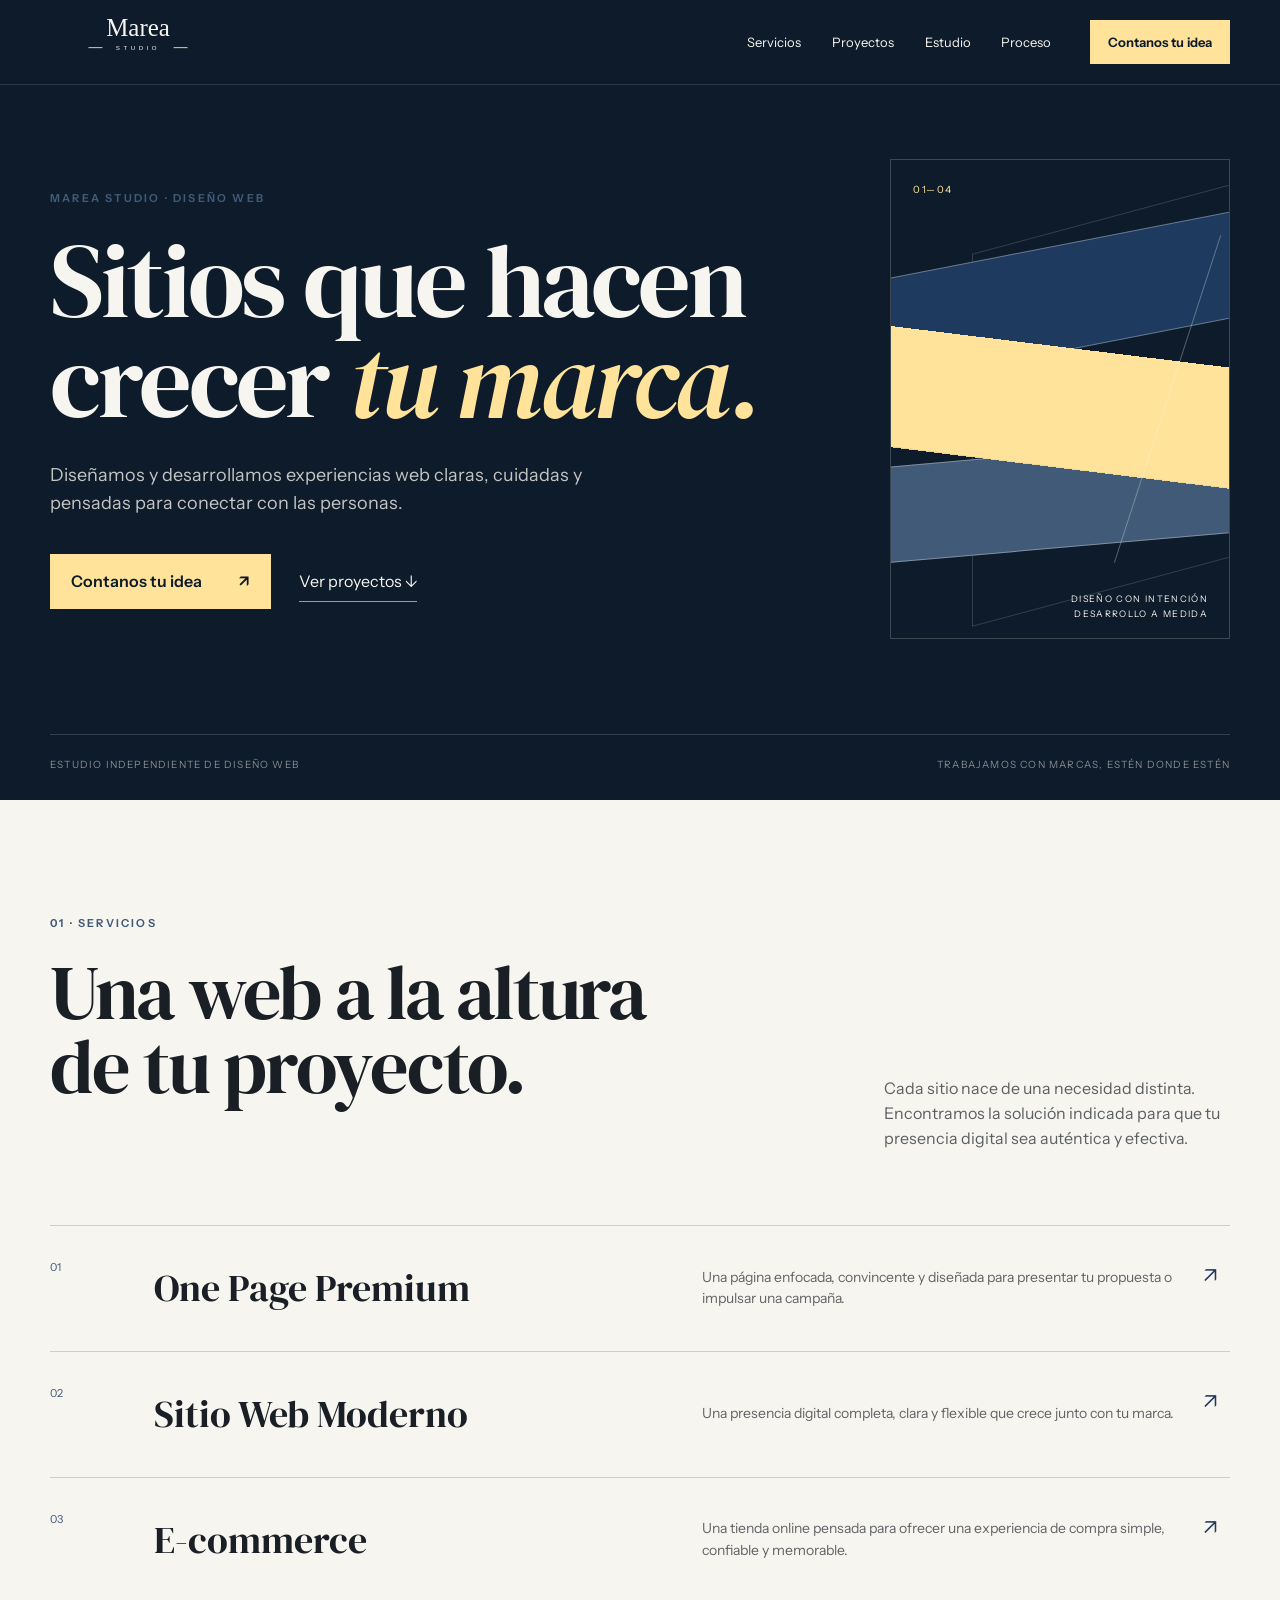
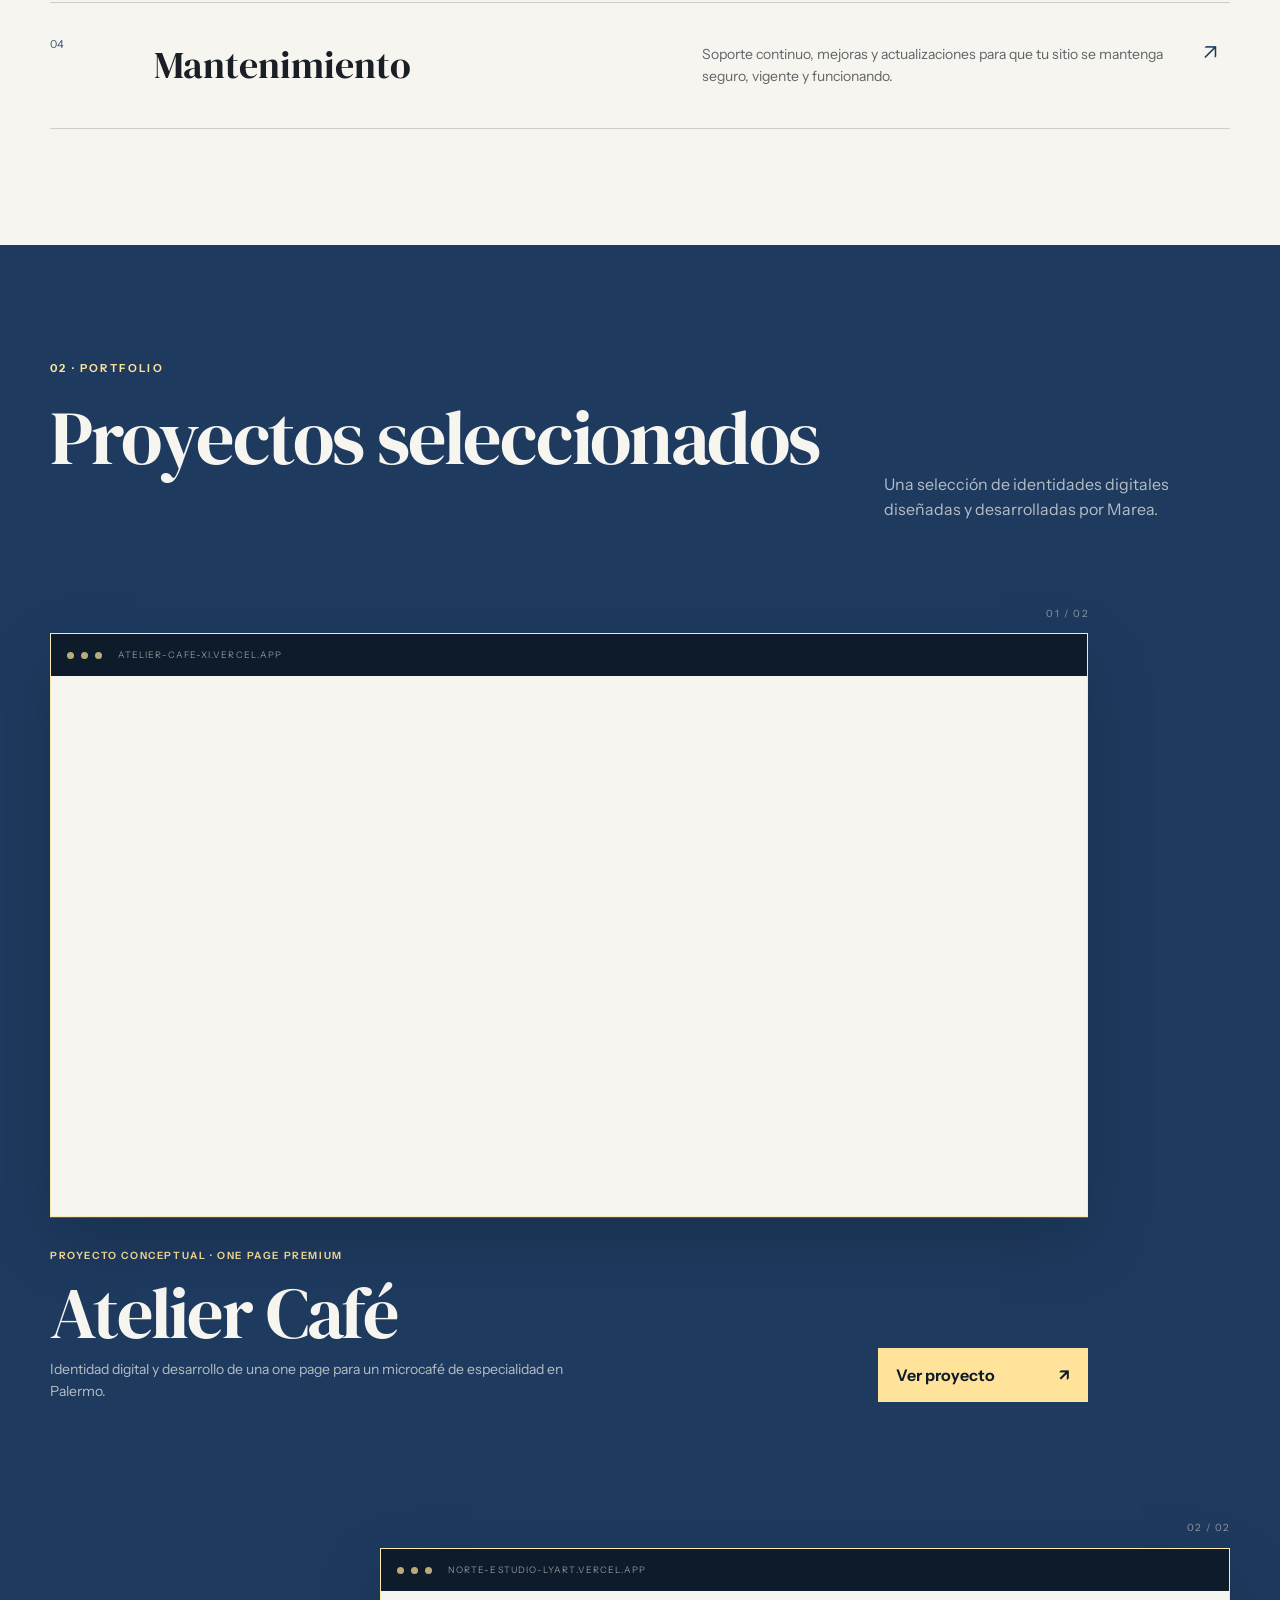
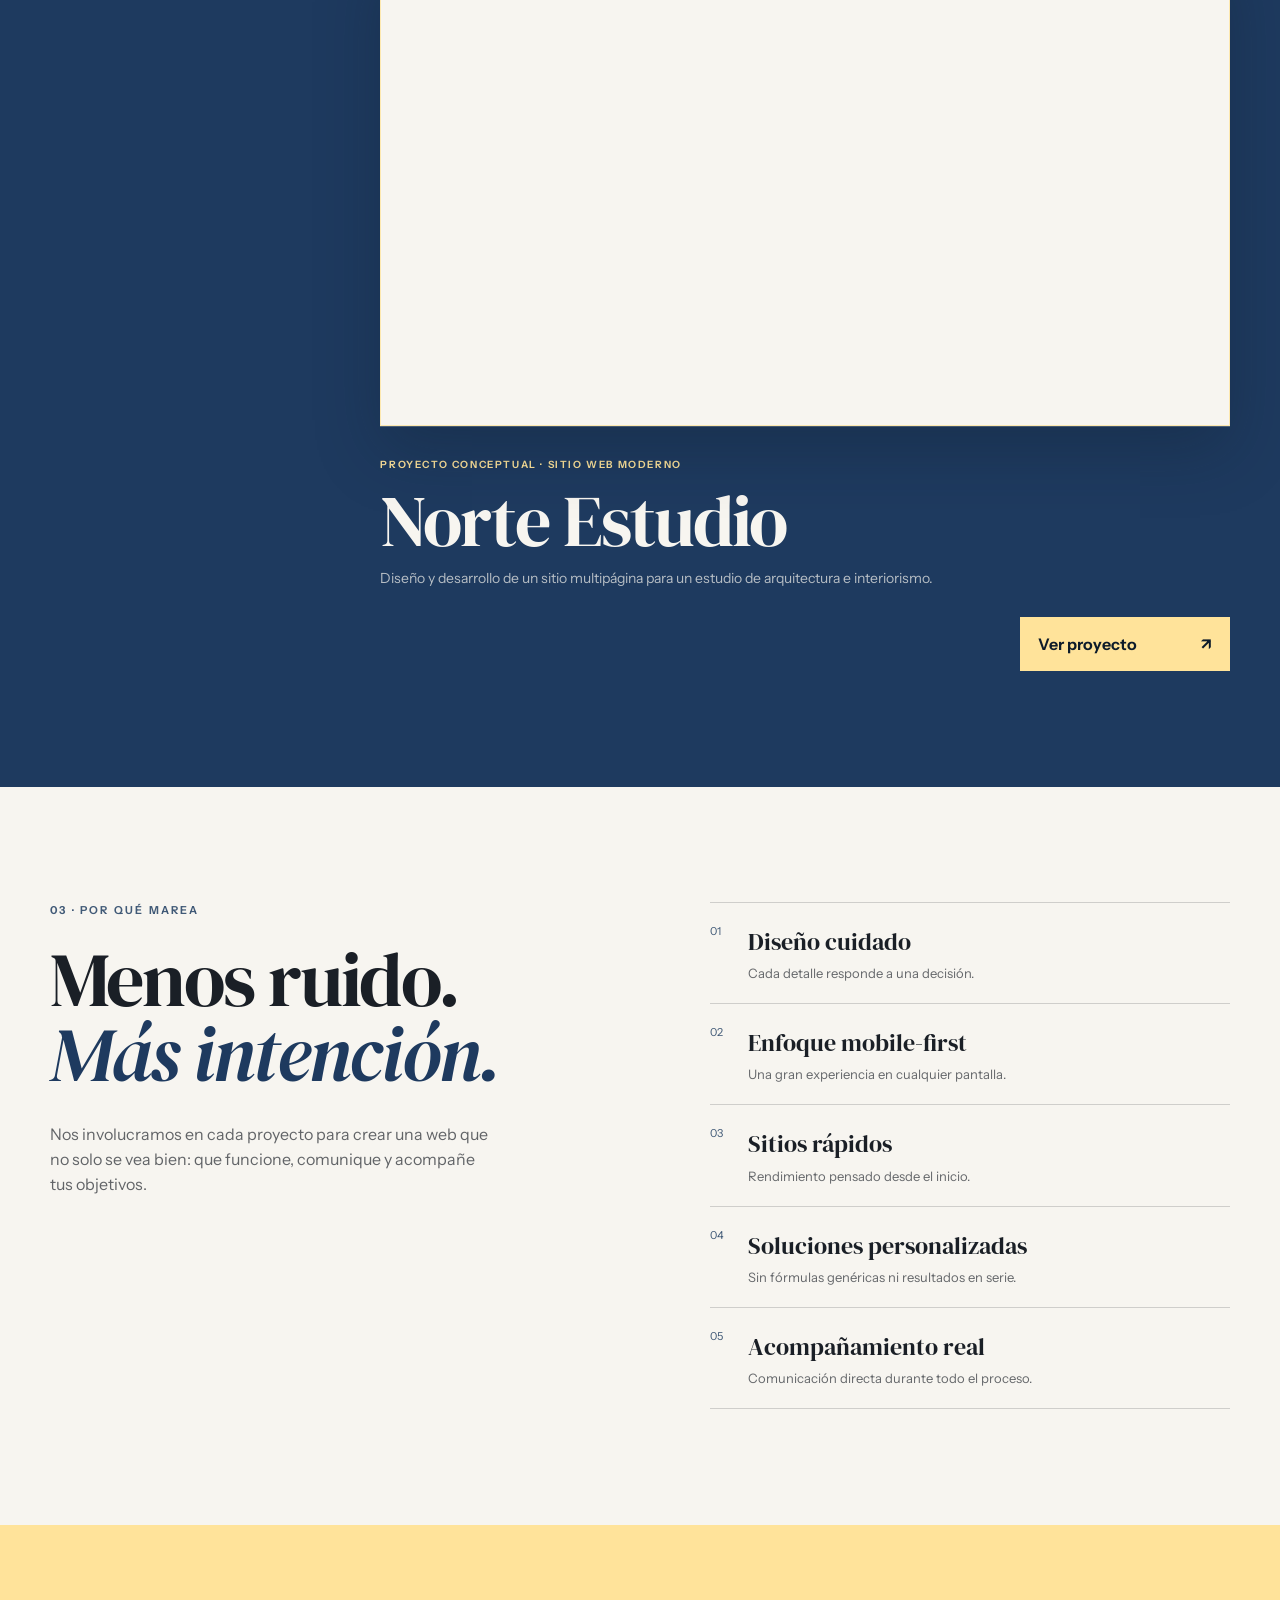
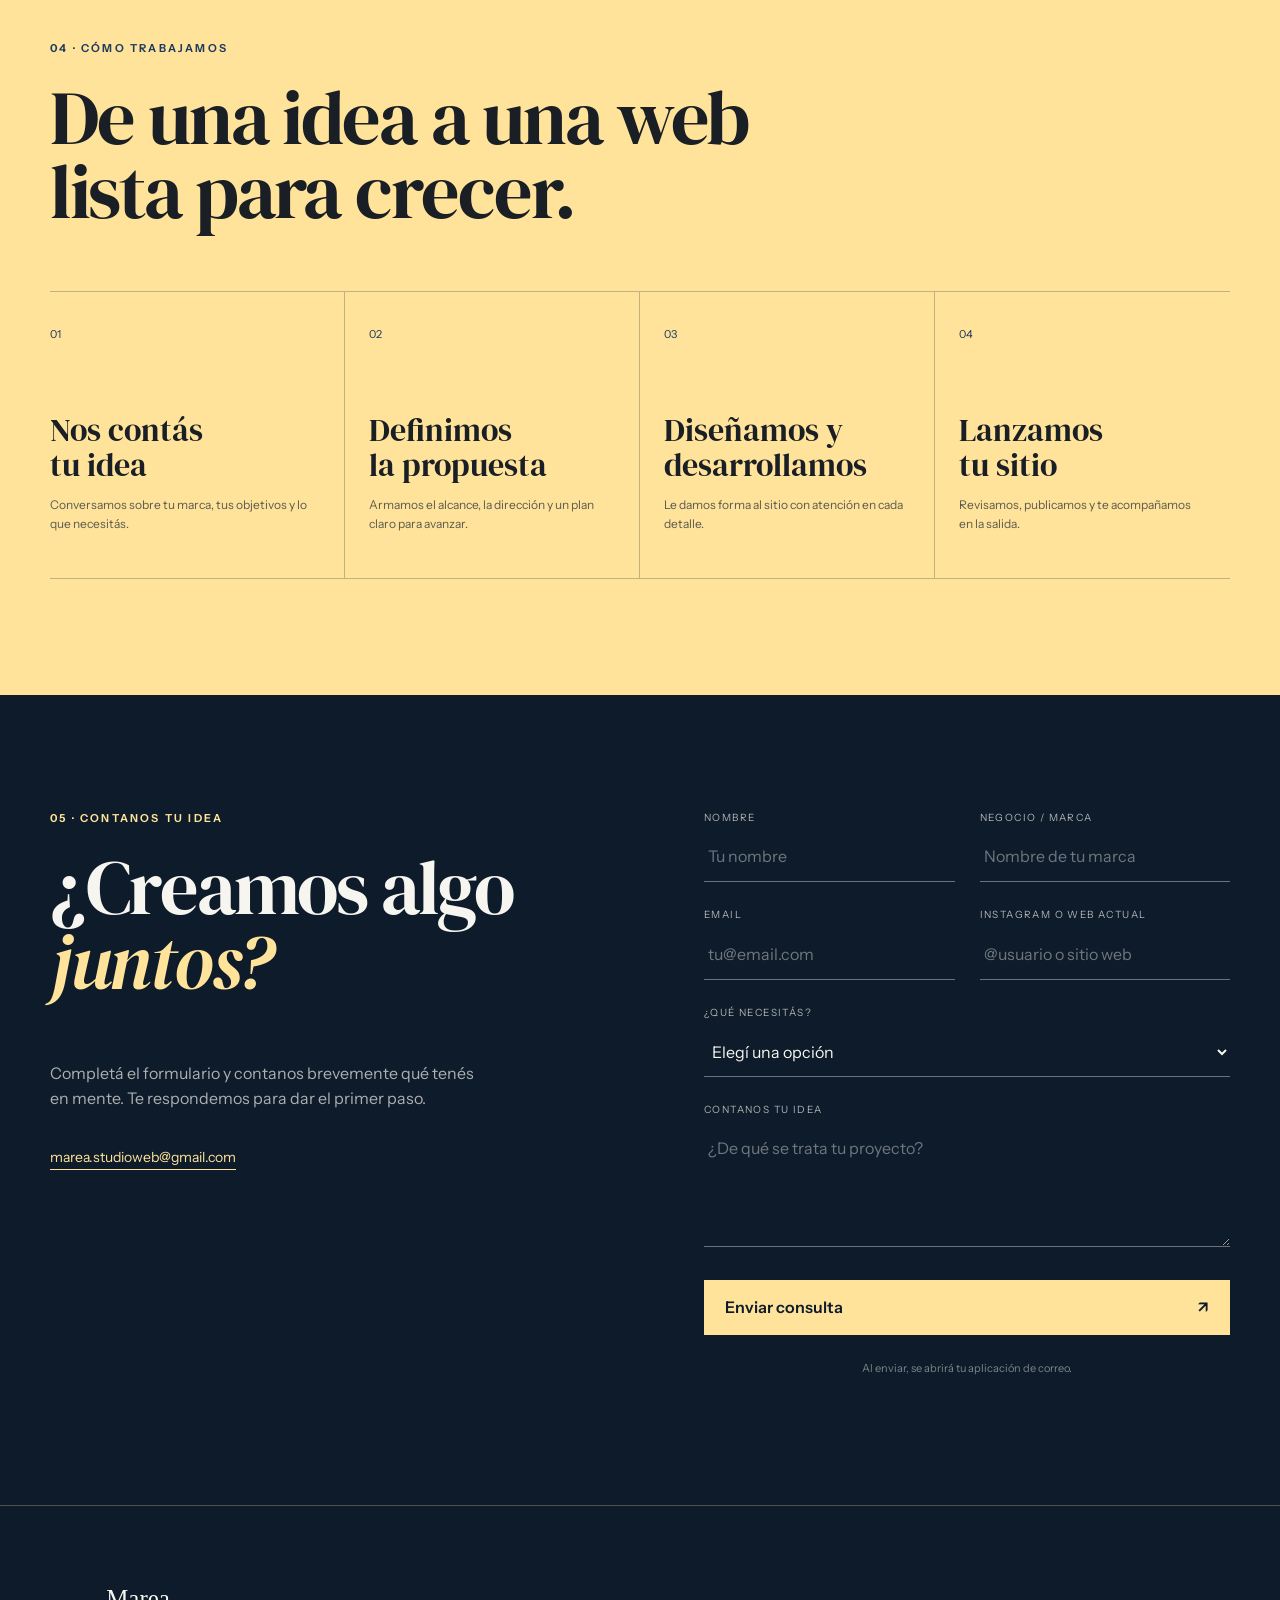
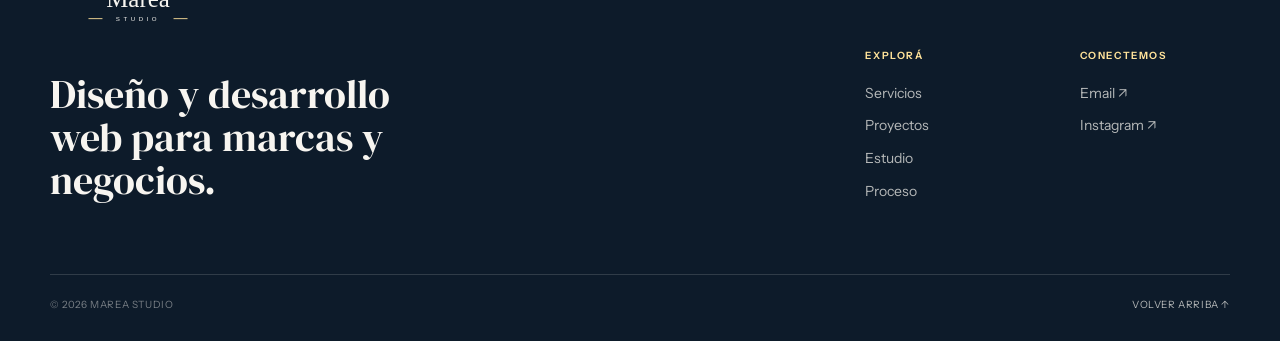
==== index.html @ 988f4d83 "fix: restore live portfolio previews" ====
<!doctype html>
<html lang="es">
  <head>
    <meta charset="UTF-8" />
    <meta name="viewport" content="width=device-width, initial-scale=1.0" />
    <meta name="description" content="Marea Studio diseña y desarrolla one pages premium, sitios web modernos y e-commerce, con mantenimiento para marcas y negocios." />
    <meta name="robots" content="index, follow" />
    <meta name="color-scheme" content="light dark" />
    <meta name="theme-color" content="#0D1B2A" />
    <meta property="og:title" content="Marea Studio — Diseño y desarrollo web" />
    <meta property="og:description" content="Diseño y desarrollo web para marcas y negocios." />
    <meta property="og:type" content="website" />
    <title>Marea Studio — Diseño y desarrollo web</title>
    <link rel="icon" href="assets/brand/marea-favicon-dark.svg" type="image/svg+xml" />
    <link rel="preconnect" href="https://fonts.googleapis.com" />
    <link rel="preconnect" href="https://fonts.gstatic.com" crossorigin />
    <link href="https://fonts.googleapis.com/css2?family=DM+Serif+Display&family=Instrument+Sans:wdth,wght@75..100,400..700&display=swap" rel="stylesheet" />
    <link rel="stylesheet" href="styles.css" />
    <script src="script.js" defer></script>
  </head>
  <body>
    <a class="skip-link" href="#contenido">Ir al contenido</a>
    <header class="site-header">
      <div class="container header-inner">
        <a class="brand-link" href="#inicio" aria-label="Marea Studio, inicio">
          <img src="assets/brand/marea-logo-primary-dark.svg" alt="Marea Studio" width="1200" height="430" />
        </a>
        <button class="menu-toggle" type="button" aria-expanded="false" aria-controls="main-nav">
          <span class="sr-only">Abrir menú</span><span></span><span></span>
        </button>
        <nav id="main-nav" class="main-nav" aria-label="Navegación principal">
          <a href="#servicios">Servicios</a><a href="#proyectos">Proyectos</a><a href="#estudio">Estudio</a><a href="#proceso">Proceso</a>
          <a class="nav-cta" href="#contacto">Contanos tu idea</a>
        </nav>
      </div>
    </header>

    <main id="contenido">
      <section class="hero" id="inicio">
        <div class="container hero-grid">
          <div class="hero-copy">
            <p class="eyebrow">Marea Studio · Diseño web</p>
            <h1>Sitios que hacen crecer <em>tu marca.</em></h1>
            <p class="hero-lead">Diseñamos y desarrollamos experiencias web claras, cuidadas y pensadas para conectar con las personas.</p>
            <div class="hero-actions">
              <a class="button button-primary" href="#contacto">Contanos tu idea <span aria-hidden="true">↗</span></a>
              <a class="text-link" href="#proyectos">Ver proyectos <span aria-hidden="true">↓</span></a>
            </div>
          </div>
          <div class="hero-art" aria-hidden="true">
            <div class="hero-art-frame">
              <span class="art-index">01—04</span>
              <div class="art-ribbon art-ribbon-top"></div>
              <div class="art-ribbon art-ribbon-middle"></div>
              <div class="art-ribbon art-ribbon-bottom"></div>
              <span class="art-axis"></span>
              <p>Diseño con intención<br />Desarrollo a medida</p>
            </div>
          </div>
        </div>
        <div class="container hero-foot"><span>Estudio independiente de diseño web</span><span>Trabajamos con marcas, estén donde estén</span></div>
      </section>

      <section class="section services" id="servicios">
        <div class="container">
          <div class="section-heading split-heading">
            <div><p class="eyebrow">01 · Servicios</p><h2>Una web a la altura<br />de tu proyecto.</h2></div>
            <p>Cada sitio nace de una necesidad distinta. Encontramos la solución indicada para que tu presencia digital sea auténtica y efectiva.</p>
          </div>
          <div class="service-list">
            <article class="service-card"><span class="service-number">01</span><div><h3>One Page Premium</h3><p>Una página enfocada, convincente y diseñada para presentar tu propuesta o impulsar una campaña.</p></div><span class="service-mark" aria-hidden="true">↗</span></article>
            <article class="service-card"><span class="service-number">02</span><div><h3>Sitio Web Moderno</h3><p>Una presencia digital completa, clara y flexible que crece junto con tu marca.</p></div><span class="service-mark" aria-hidden="true">↗</span></article>
            <article class="service-card"><span class="service-number">03</span><div><h3>E-commerce</h3><p>Una tienda online pensada para ofrecer una experiencia de compra simple, confiable y memorable.</p></div><span class="service-mark" aria-hidden="true">↗</span></article>
            <article class="service-card"><span class="service-number">04</span><div><h3>Mantenimiento</h3><p>Soporte continuo, mejoras y actualizaciones para que tu sitio se mantenga seguro, vigente y funcionando.</p></div><span class="service-mark" aria-hidden="true">↗</span></article>
          </div>
        </div>
      </section>

      <section class="section portfolio" id="proyectos">
        <div class="container">
          <div class="section-heading portfolio-heading">
            <div><p class="eyebrow light">02 · Portfolio</p><h2>Proyectos seleccionados</h2></div>
            <p>Una selección de identidades digitales diseñadas y desarrolladas por Marea.</p>
          </div>
          <div class="project-grid" aria-label="Proyectos seleccionados">
            <article class="project-card project-card--featured">
              <p class="project-index" aria-hidden="true">01 / 02</p>
              <div class="project-preview" data-preview-scroll>
                <div class="browser-bar" aria-hidden="true"><span></span><span></span><span></span><p>atelier-cafe-xi.vercel.app</p></div>
                <iframe src="https://atelier-cafe-xi.vercel.app" title="Vista previa del sitio web de Atelier Café" loading="lazy" tabindex="-1"></iframe>
              </div>
              <div class="project-content">
                <div class="project-copy">
                  <p class="project-category">Proyecto conceptual · One Page Premium</p>
                  <h3>Atelier Café</h3>
                  <p class="project-description">Identidad digital y desarrollo de una one page para un microcafé de especialidad en Palermo.</p>
                </div>
                <a class="project-link" href="https://atelier-cafe-xi.vercel.app" target="_blank" rel="noopener noreferrer" aria-label="Ver el proyecto Atelier Café en una pestaña nueva">Ver proyecto <span aria-hidden="true">↗</span></a>
              </div>
            </article>
            <article class="project-card project-card--offset">
              <p class="project-index" aria-hidden="true">02 / 02</p>
              <div class="project-preview" data-preview-scroll>
                <div class="browser-bar" aria-hidden="true"><span></span><span></span><span></span><p>norte-estudio-lyart.vercel.app</p></div>
                <iframe src="https://norte-estudio-lyart.vercel.app" title="Vista previa del sitio web de Norte Estudio" loading="lazy" tabindex="-1"></iframe>
              </div>
              <div class="project-content">
                <div class="project-copy">
                  <p class="project-category">Proyecto conceptual · Sitio Web Moderno</p>
                  <h3>Norte Estudio</h3>
                  <p class="project-description">Diseño y desarrollo de un sitio multipágina para un estudio de arquitectura e interiorismo.</p>
                </div>
                <a class="project-link" href="https://norte-estudio-lyart.vercel.app" target="_blank" rel="noopener noreferrer" aria-label="Ver el proyecto Norte Estudio en una pestaña nueva">Ver proyecto <span aria-hidden="true">↗</span></a>
              </div>
            </article>
          </div>
        </div>
      </section>

      <section class="section why" id="estudio">
        <div class="container why-grid">
          <div class="why-intro"><p class="eyebrow">03 · Por qué Marea</p><h2>Menos ruido.<br /><em>Más intención.</em></h2><p>Nos involucramos en cada proyecto para crear una web que no solo se vea bien: que funcione, comunique y acompañe tus objetivos.</p></div>
          <ul class="benefit-list">
            <li><span>01</span><div><h3>Diseño cuidado</h3><p>Cada detalle responde a una decisión.</p></div></li>
            <li><span>02</span><div><h3>Enfoque mobile-first</h3><p>Una gran experiencia en cualquier pantalla.</p></div></li>
            <li><span>03</span><div><h3>Sitios rápidos</h3><p>Rendimiento pensado desde el inicio.</p></div></li>
            <li><span>04</span><div><h3>Soluciones personalizadas</h3><p>Sin fórmulas genéricas ni resultados en serie.</p></div></li>
            <li><span>05</span><div><h3>Acompañamiento real</h3><p>Comunicación directa durante todo el proceso.</p></div></li>
          </ul>
        </div>
      </section>

      <section class="section process" id="proceso">
        <div class="container">
          <div class="section-heading"><p class="eyebrow">04 · Cómo trabajamos</p><h2>De una idea a una web lista para crecer.</h2></div>
          <ol class="process-grid">
            <li><span>01</span><h3>Nos contás<br />tu idea</h3><p>Conversamos sobre tu marca, tus objetivos y lo que necesitás.</p></li>
            <li><span>02</span><h3>Definimos<br />la propuesta</h3><p>Armamos el alcance, la dirección y un plan claro para avanzar.</p></li>
            <li><span>03</span><h3>Diseñamos y<br />desarrollamos</h3><p>Le damos forma al sitio con atención en cada detalle.</p></li>
            <li><span>04</span><h3>Lanzamos<br />tu sitio</h3><p>Revisamos, publicamos y te acompañamos en la salida.</p></li>
          </ol>
        </div>
      </section>

      <section class="section contact" id="contacto">
        <div class="container contact-grid">
          <div class="contact-copy"><p class="eyebrow light">05 · Contanos tu idea</p><h2>¿Creamos algo<br /><em>juntos?</em></h2><p>Completá el formulario y contanos brevemente qué tenés en mente. Te respondemos para dar el primer paso.</p><a href="mailto:marea.studioweb@gmail.com">marea.studioweb@gmail.com</a></div>
          <form class="contact-form" id="contact-form" aria-describedby="form-note">
            <div class="form-row"><div class="form-field"><label for="nombre">Nombre</label><input id="nombre" name="nombre" type="text" autocomplete="name" required placeholder="Tu nombre" /></div><div class="form-field"><label for="marca">Negocio / marca</label><input id="marca" name="marca" type="text" autocomplete="organization" placeholder="Nombre de tu marca" /></div></div>
            <div class="form-row"><div class="form-field"><label for="email">Email</label><input id="email" name="email" type="email" autocomplete="email" required placeholder="tu@email.com" /></div><div class="form-field"><label for="web">Instagram o web actual</label><input id="web" name="web" type="text" inputmode="url" placeholder="@usuario o sitio web" /></div></div>
            <div class="form-field"><label for="necesidad">¿Qué necesitás?</label><select id="necesidad" name="necesidad" required><option value="" disabled selected>Elegí una opción</option><option>One Page Premium</option><option>Sitio Web Moderno</option><option>E-commerce</option><option>Mantenimiento</option><option>Proyecto especial</option></select></div>
            <div class="form-field"><label for="idea">Contanos tu idea</label><textarea id="idea" name="idea" rows="4" required placeholder="¿De qué se trata tu proyecto?"></textarea></div>
            <button class="button button-yellow" type="submit">Enviar consulta <span aria-hidden="true">↗</span></button>
            <p class="form-note" id="form-note">Al enviar, se abrirá tu aplicación de correo.</p>
          </form>
        </div>
      </section>
    </main>
    <footer class="site-footer">
      <div class="container footer-main">
        <div class="footer-identity">
          <a class="brand-link footer-brand" href="#inicio" aria-label="Marea Studio, volver al inicio">
            <img src="assets/brand/marea-logo-primary-dark.svg" alt="Marea Studio" width="1200" height="430" />
          </a>
          <p>Diseño y desarrollo web para marcas y negocios.</p>
        </div>
        <div class="footer-links" aria-label="Enlaces del pie de página">
          <div><span>Explorá</span><a href="#servicios">Servicios</a><a href="#proyectos">Proyectos</a><a href="#estudio">Estudio</a><a href="#proceso">Proceso</a></div>
          <div><span>Conectemos</span><a href="mailto:marea.studioweb@gmail.com">Email ↗</a><a href="https://www.instagram.com/marea.studioweb/" target="_blank" rel="noreferrer">Instagram ↗</a></div>
        </div>
      </div>
      <div class="container footer-bottom"><span>© <span id="year">2026</span> Marea Studio</span><a href="#inicio">Volver arriba ↑</a></div>
    </footer>
  </body>
</html>
---- styles.css ----
:root {
  --navy: #0d1b2a;
  --blue: #1e3a5f;
  --slate: #415a77;
  --yellow: #ffe39a;
  --paper: #f7f5f0;
  --ink: #1a1f26;
  --serif: "DM Serif Display", serif;
  --sans: "Instrument Sans", sans-serif;
  --line: rgba(26, 31, 38, 0.18);
  --section-space: clamp(84px, 9vw, 120px);
  --header-height: 78px;
}

* { box-sizing: border-box; }
html { scroll-behavior: smooth; scroll-padding-top: calc(var(--header-height) + 20px); }
body { margin: 0; overflow-x: clip; background: var(--paper); color: var(--ink); font-family: var(--sans); font-size: 16px; line-height: 1.55; text-rendering: optimizeLegibility; -webkit-font-smoothing: antialiased; }
body.menu-open { overflow: hidden; }
a { color: inherit; text-decoration: none; }
button, input, select, textarea { font: inherit; }
button { color: inherit; }
.container { width: min(100% - 40px, 1180px); margin-inline: auto; }
.skip-link { position: fixed; top: 8px; left: 8px; z-index: 100; transform: translateY(-150%); background: var(--yellow); color: var(--navy); padding: 10px 16px; }
.skip-link:focus { transform: none; }
.sr-only { position: absolute; width: 1px; height: 1px; padding: 0; margin: -1px; overflow: hidden; clip: rect(0, 0, 0, 0); white-space: nowrap; border: 0; }

.site-header { position: fixed; inset: 0 0 auto; z-index: 10; width: 100%; color: var(--paper); border-bottom: 1px solid rgba(247, 245, 240, 0.13); transition: background-color 240ms ease, border-color 240ms ease, box-shadow 240ms ease; }
.site-header.is-scrolled, .site-header:has(.main-nav.is-open) { background: rgba(13, 27, 42, 0.96); border-color: rgba(247, 245, 240, 0.1); box-shadow: 0 10px 35px rgba(13, 27, 42, 0.16); }
.header-inner { height: var(--header-height); display: flex; align-items: center; justify-content: space-between; transition: height 240ms ease; }
.site-header.is-scrolled .header-inner { height: 64px; }
.brand-link { display: block; width: 156px; height: 56px; overflow: hidden; transition: width 240ms ease, height 240ms ease, opacity 180ms ease; }
.site-header.is-scrolled .brand-link { width: 138px; height: 49px; }
.brand-link img { width: 100%; height: 100%; display: block; object-fit: contain; }
.menu-toggle { width: 44px; height: 44px; border: 0; background: transparent; display: grid; align-content: center; gap: 7px; padding: 10px; cursor: pointer; }
.menu-toggle span:not(.sr-only) { display: block; height: 1px; background: currentColor; transition: transform 180ms ease; }
.menu-toggle[aria-expanded="true"] span:nth-last-child(2) { transform: translateY(4px) rotate(45deg); }
.menu-toggle[aria-expanded="true"] span:last-child { transform: translateY(-4px) rotate(-45deg); }
.main-nav { position: absolute; top: 100%; left: 0; width: 100%; max-height: calc(100dvh - 64px); overflow-y: auto; padding: 12px 20px 24px; display: grid; gap: 0; background: rgba(13, 27, 42, 0.99); border-bottom: 1px solid rgba(247, 245, 240, 0.16); visibility: hidden; opacity: 0; transform: translateY(-8px); pointer-events: none; transition: opacity 180ms ease, transform 180ms ease, visibility 180ms; }
.main-nav.is-open { visibility: visible; opacity: 1; transform: none; pointer-events: auto; }
.main-nav > a { padding: 13px 0; border-bottom: 1px solid rgba(247, 245, 240, 0.1); }
.nav-cta { margin-top: 18px; padding: 14px 18px !important; border: 0 !important; background: var(--yellow); color: var(--navy); font-weight: 650; text-align: center; }

.hero { min-height: min(730px, 100svh); padding: 126px 0 28px; background: var(--navy); color: var(--paper); display: flex; flex-direction: column; }
.hero-grid { display: grid; flex: 1; }
.eyebrow { margin: 0 0 24px; color: var(--slate); font-size: 11px; font-weight: 650; letter-spacing: 0.2em; text-transform: uppercase; }
.eyebrow.light { color: var(--yellow); }
h1, h2, h3, p { margin-top: 0; }
h1, h2 { font-family: var(--serif); font-weight: 400; line-height: 0.97; letter-spacing: -0.03em; }
h1 { max-width: 850px; margin-bottom: 30px; font-size: clamp(52px, 14vw, 104px); }
h1 em, h2 em { color: var(--yellow); font-weight: 400; }
.hero-lead { max-width: 570px; margin-bottom: 36px; color: rgba(247, 245, 240, 0.78); font-size: 18px; }
.hero-actions { display: flex; align-items: center; flex-wrap: wrap; gap: 28px; }
.button { min-height: 52px; padding: 14px 20px; display: inline-flex; align-items: center; justify-content: space-between; gap: 36px; border: 1px solid transparent; font-weight: 600; cursor: pointer; transition: transform 220ms ease, background-color 220ms ease, color 220ms ease, border-color 220ms ease; }
.button-primary, .button-yellow { background: var(--yellow); color: var(--navy); }
.text-link { border-bottom: 1px solid rgba(247, 245, 240, 0.6); padding: 8px 0; transition: color 200ms ease, border-color 200ms ease; }
.hero-art { display: none; }
.hero-foot { margin-top: 55px; padding-top: 22px; border-top: 1px solid rgba(247, 245, 240, 0.16); display: flex; justify-content: space-between; gap: 20px; color: rgba(247, 245, 240, 0.52); font-size: 10px; text-transform: uppercase; letter-spacing: 0.12em; }
.hero-foot span:last-child { text-align: right; }

.section { padding: var(--section-space) 0; }
.section-heading h2, .why h2, .contact h2 { font-size: clamp(44px, 10vw, 76px); }
.split-heading, .portfolio-heading { display: grid; gap: 28px; }
.split-heading > p { max-width: 440px; color: rgba(26, 31, 38, 0.7); }
.service-list { margin-top: 58px; border-top: 1px solid var(--line); }
.service-card { position: relative; display: grid; grid-template-columns: 32px minmax(0, 1fr) auto; gap: 14px; padding: 27px 10px 27px 0; border-bottom: 1px solid var(--line); transition: background-color 240ms ease, transform 240ms ease, padding 240ms ease; }
.service-card::before { content: ""; position: absolute; left: 0; bottom: -1px; width: 0; height: 2px; background: var(--yellow); transition: width 300ms ease; }
.service-number { color: var(--slate); font-size: 11px; }
.service-card h3 { margin-bottom: 9px; font-family: var(--serif); font-size: 30px; font-weight: 400; }
.service-card p { max-width: 570px; margin: 0; color: rgba(26, 31, 38, 0.68); font-size: 14px; }
.service-mark { color: var(--blue); font-size: 22px; transition: transform 240ms ease; }

.portfolio { background: var(--blue); color: var(--paper); }
.portfolio-heading > p { max-width: 390px; color: rgba(247, 245, 240, 0.7); }
.project-grid { display: grid; gap: clamp(76px, 10vw, 118px); margin-top: clamp(48px, 6vw, 72px); }
.project-card { min-width: 0; }
.project-index { margin-bottom: 12px; color: rgba(247, 245, 240, 0.5); font-size: 10px; letter-spacing: 0.16em; text-align: right; }
.project-preview { --preview-bar-height: 42px; position: relative; aspect-ratio: 16 / 9; overflow: hidden; contain: paint; border: 1px solid rgba(247, 245, 240, 0.24); background: var(--yellow); box-shadow: 0 24px 60px rgba(13, 27, 42, 0.28); }
.browser-bar { height: 42px; padding: 0 16px; display: flex; align-items: center; gap: 7px; background: var(--navy); color: rgba(247, 245, 240, 0.54); }
.browser-bar > span { width: 7px; height: 7px; border-radius: 50%; background: var(--yellow); opacity: 0.72; }
.browser-bar p { min-width: 0; margin: 0 0 0 9px; overflow: hidden; font-size: 9px; letter-spacing: 0.12em; text-overflow: ellipsis; text-transform: uppercase; white-space: nowrap; }
.project-preview iframe { width: 100%; height: calc(162% - 68px); display: block; border: 0; background: var(--paper); pointer-events: none; transform: translate3d(0, 0, 0); will-change: auto; }
.project-preview.is-previewing iframe { animation: preview-scroll 12s cubic-bezier(0.45, 0, 0.55, 1) 0.8s infinite alternate; will-change: transform; }

@keyframes preview-scroll {
  0%, 16% { transform: translate3d(0, 0, 0); }
  84%, 100% { transform: translate3d(0, -38.27%, 0); }
}
.project-content { padding-top: 24px; display: grid; gap: 26px; border-top: 1px solid rgba(247, 245, 240, 0.25); }
.project-category { margin-bottom: 15px; color: var(--yellow); font-size: 10px; font-weight: 650; letter-spacing: 0.16em; text-transform: uppercase; }
.project-copy h3 { margin-bottom: 12px; font-family: var(--serif); font-size: clamp(40px, 12vw, 72px); font-weight: 400; line-height: 0.95; letter-spacing: -0.03em; }
.project-description { max-width: 570px; margin: 0; color: rgba(247, 245, 240, 0.7); font-size: 14px; }
.project-link { width: 100%; min-height: 54px; padding: 14px 18px; display: inline-flex; align-items: center; justify-content: space-between; gap: 30px; align-self: end; background: var(--yellow); color: var(--navy); font-weight: 650; transition: background-color 200ms ease, transform 200ms ease; }

.why-grid { display: grid; gap: 52px; }
.why-intro > p:last-child { max-width: 440px; color: rgba(26, 31, 38, 0.68); }
.why-intro h2 { margin-bottom: 32px; }
.why-intro h2 em { color: var(--blue); }
.benefit-list { list-style: none; padding: 0; margin: 0; border-top: 1px solid var(--line); }
.benefit-list li { display: grid; grid-template-columns: 38px 1fr; padding: 20px 0; border-bottom: 1px solid var(--line); }
.benefit-list span { color: var(--slate); font-size: 11px; }
.benefit-list h3 { margin-bottom: 3px; font-family: var(--serif); font-size: 24px; font-weight: 400; }
.benefit-list p { margin: 0; color: rgba(26, 31, 38, 0.66); font-size: 13px; }

.process { background: var(--yellow); }
.process .eyebrow { color: var(--blue); }
.process .section-heading { max-width: 800px; }
.process-grid { list-style: none; padding: 0; margin: 55px 0 0; display: grid; grid-template-columns: 1fr 1fr; border-top: 1px solid rgba(13, 27, 42, 0.25); }
.process-grid li { min-width: 0; padding: 24px 15px 35px 0; border-bottom: 1px solid rgba(13, 27, 42, 0.25); }
.process-grid li:nth-child(odd) { border-right: 1px solid rgba(13, 27, 42, 0.25); }
.process-grid li:nth-child(even) { padding-left: 15px; }
.process-grid span { color: var(--blue); font-size: 11px; }
.process-grid h3 { margin: 25px 0 14px; font-family: var(--serif); font-size: clamp(20px, 6vw, 24px); line-height: 1.08; font-weight: 400; }
.process-grid p { margin: 0; color: rgba(13, 27, 42, 0.68); font-size: 12px; }

.contact { padding-bottom: clamp(96px, 10vw, 140px); background: var(--navy); color: var(--paper); }
.contact-grid { display: grid; gap: 60px; }
.contact-copy > p:not(.eyebrow) { max-width: 440px; color: rgba(247, 245, 240, 0.68); }
.contact-copy > a { display: inline-block; margin-top: 20px; border-bottom: 1px solid var(--yellow); color: var(--yellow); font-size: 14px; }
.contact-form { display: grid; gap: 25px; }
.form-row { display: grid; gap: 25px; }
.form-field { display: grid; gap: 7px; }
.contact-form label { color: rgba(247, 245, 240, 0.7); font-size: 10px; text-transform: uppercase; letter-spacing: 0.14em; }
.contact-form input, .contact-form select, .contact-form textarea { width: 100%; min-height: 50px; border: 0; border-bottom: 1px solid rgba(247, 245, 240, 0.4); border-radius: 0; padding: 11px 4px; background: transparent; color: var(--paper); outline: none; font-size: 16px; transition: border-color 180ms ease, background-color 180ms ease; }
.contact-form select option { background: var(--paper); color: var(--ink); }
.contact-form textarea { resize: vertical; }
.contact-form input:focus, .contact-form select:focus, .contact-form textarea:focus { border-color: var(--yellow); background: rgba(65, 90, 119, 0.14); }
::placeholder { color: rgba(247, 245, 240, 0.42); opacity: 1; }
.button-yellow { width: 100%; margin-top: 8px; }
.form-note { margin-bottom: 0; color: rgba(247, 245, 240, 0.48); font-size: 11px; text-align: center; }

.site-footer { padding: 72px 0 24px; background: var(--navy); color: var(--paper); border-top: 1px solid rgba(255, 227, 154, 0.28); }
.footer-main { display: grid; gap: 46px; }
.footer-identity { max-width: 430px; }
.footer-brand { width: 210px; height: 75px; margin-bottom: 28px; }
.footer-identity p { max-width: 390px; margin: 0; font-family: var(--serif); font-size: clamp(28px, 7vw, 40px); line-height: 1.08; color: var(--paper); }
.footer-links { display: grid; grid-template-columns: 1fr 1fr; gap: 36px; }
.footer-links > div { display: flex; flex-direction: column; align-items: flex-start; gap: 11px; }
.footer-links span { margin-bottom: 8px; color: var(--yellow); font-size: 10px; font-weight: 650; letter-spacing: 0.16em; text-transform: uppercase; }
.footer-links a { color: rgba(247, 245, 240, 0.72); font-size: 14px; }
.footer-bottom { margin-top: 52px; padding-top: 20px; border-top: 1px solid rgba(247, 245, 240, 0.15); display: flex; flex-wrap: wrap; justify-content: space-between; gap: 15px 28px; color: rgba(247, 245, 240, 0.46); font-size: 10px; letter-spacing: 0.06em; text-transform: uppercase; }
.footer-bottom a { color: rgba(247, 245, 240, 0.72); }

:focus-visible { outline: 2px solid var(--yellow); outline-offset: 4px; }
.button:active, .project-link:active, .nav-cta:active { transform: translateY(0) scale(0.985); }
.main-nav a[aria-current="true"]:not(.nav-cta) { color: var(--yellow); }

@media (hover: hover) {
  .button:hover { transform: translateY(-2px); background: var(--paper); }
  .nav-cta, .main-nav > a:not(.nav-cta), .contact-copy > a, .footer-links a, .footer-bottom a { transition: color 200ms ease, border-color 200ms ease, background-color 200ms ease, transform 200ms ease; }
  .nav-cta:hover { background: var(--paper); color: var(--navy); transform: translateY(-1px); }
  .main-nav > a:not(.nav-cta):hover, .text-link:hover, .contact-copy > a:hover, .footer-links a:hover, .footer-bottom a:hover { color: var(--yellow); border-color: var(--yellow); }
  .service-card:hover { padding-left: 12px; background: rgba(255, 227, 154, 0.18); transform: translateY(-2px); }
  .service-card:hover::before { width: 100%; }
  .service-card:hover .service-mark { transform: translate(3px, -3px); }
  .project-link:hover { background: var(--paper); transform: translateY(-2px); }
  .project-preview.is-previewing:hover iframe { animation-play-state: paused; }
}

@media (min-width: 760px) {
  :root { --header-height: 84px; }
  .container { width: min(100% - 80px, 1180px); }
  .menu-toggle { display: none; }
  .brand-link { width: 176px; height: 63px; }
  .site-header.is-scrolled .header-inner { height: 68px; }
  .site-header.is-scrolled .brand-link { width: 148px; height: 53px; }
  .main-nav { position: static; width: auto; padding: 0; border: 0; background: none; display: flex; align-items: center; gap: clamp(20px, 2.4vw, 38px); font-size: 13px; visibility: visible; opacity: 1; transform: none; pointer-events: auto; }
  .main-nav > a { padding: 10px 0; border: 0; }
  .nav-cta { margin: 0 0 0 8px; padding: 12px 18px !important; }
  .hero { min-height: min(800px, 100svh); padding-top: 120px; }
  .hero-grid { grid-template-columns: minmax(0, 1fr) 280px; align-items: center; gap: 52px; }
  .hero-art { height: 430px; display: block; position: relative; }
  .hero-art-frame { position: absolute; inset: 0; overflow: hidden; border: 1px solid rgba(247, 245, 240, 0.2); background: var(--navy); }
  .hero-art-frame::before { content: ""; position: absolute; inset: 10% -25% 12% 24%; border: 1px solid rgba(247, 245, 240, 0.16); transform: skewY(-15deg); }
  .art-index { position: absolute; z-index: 3; top: 22px; left: 22px; color: var(--yellow); font-size: 10px; letter-spacing: 0.16em; }
  .art-axis { position: absolute; z-index: 3; top: 14%; bottom: 14%; right: 18%; width: 1px; background: rgba(247, 245, 240, 0.32); transform: rotate(18deg); }
  .art-ribbon { position: absolute; left: -18%; width: 135%; border: 1px solid rgba(247, 245, 240, 0.34); transform: rotate(-11deg) skewX(-16deg); }
  .art-ribbon-top { top: 18%; height: 22%; background: var(--blue); }
  .art-ribbon-middle { z-index: 2; top: 39%; height: 25%; background: var(--yellow); border-color: var(--yellow); transform: rotate(7deg) skewX(14deg); }
  .art-ribbon-bottom { top: 61%; height: 20%; background: var(--slate); transform: rotate(-5deg) skewX(-9deg); }
  .hero-art p { position: absolute; z-index: 4; right: 21px; bottom: 17px; margin: 0; color: var(--paper); font-size: 9px; line-height: 1.7; text-align: right; text-transform: uppercase; letter-spacing: 0.15em; }
  .split-heading, .portfolio-heading { grid-template-columns: 1.4fr 0.6fr; align-items: end; }
  .service-card { grid-template-columns: 70px 1fr auto; padding: 33px 12px 33px 0; }
  .service-card h3 { font-size: 38px; }
  .project-content { padding-top: 30px; grid-template-columns: minmax(0, 1fr) auto; align-items: end; gap: 50px; }
  .project-link { width: 210px; }
  .project-grid { margin-top: 68px; }
  .project-card--featured { width: 92%; }
  .project-card--offset { width: 76%; margin-left: auto; }
  .project-card--offset .project-content { grid-template-columns: minmax(0, 1fr); gap: 28px; }
  .project-card--offset .project-link { justify-self: end; }
  .why-grid { grid-template-columns: 1fr 1fr; gap: 11vw; align-items: start; }
  .why-intro { position: sticky; top: 104px; }
  .process-grid { grid-template-columns: repeat(4, 1fr); }
  .process-grid li, .process-grid li:nth-child(even) { padding: 28px 24px 45px; border-right: 1px solid rgba(13, 27, 42, 0.25); }
  .process-grid li:first-child { padding-left: 0; }
  .process-grid li:last-child { border-right: 0; }
  .process-grid h3 { margin-top: 68px; font-size: 28px; }
  .contact-grid { grid-template-columns: 1fr 1fr; gap: 10vw; }
  .form-row { grid-template-columns: 1fr 1fr; }
  .site-footer { padding: 76px 0 28px; }
  .footer-main { grid-template-columns: 1.35fr 0.65fr; align-items: end; gap: 58px; }
  .footer-bottom { margin-top: 72px; padding-top: 22px; }
  .footer-links { gap: 64px; }
}

@media (min-width: 1100px) {
  h1 { font-size: 104px; }
  .hero-grid { grid-template-columns: minmax(0, 1fr) 340px; }
  .hero-art { height: 480px; }
  .service-card { grid-template-columns: 90px 1fr auto; }
  .service-card > div { display: grid; grid-template-columns: 1fr 1fr; align-items: center; gap: 60px; }
  .service-card h3 { margin: 0; }
  .project-card--featured { width: 88%; }
  .project-card--offset { width: 72%; }
  .process-grid h3 { font-size: 32px; }
}

@media (min-width: 760px) and (max-width: 899px) {
  .menu-toggle { display: grid; }
  .main-nav { position: absolute; top: 100%; left: 0; width: 100%; max-height: calc(100dvh - 68px); padding: 16px 40px 30px; display: grid; gap: 0; overflow-y: auto; background: rgba(13, 27, 42, 0.99); border-bottom: 1px solid rgba(247, 245, 240, 0.16); font-size: 14px; visibility: hidden; opacity: 0; transform: translateY(-8px); pointer-events: none; }
  .main-nav.is-open { visibility: visible; opacity: 1; transform: none; pointer-events: auto; }
  .main-nav > a { padding: 14px 0; border-bottom: 1px solid rgba(247, 245, 240, 0.1); }
  .nav-cta { margin: 18px 0 0; padding: 14px 18px !important; border: 0 !important; }
}

@media (max-width: 420px) {
  .container { width: min(100% - 32px, 1180px); }
  .hero { min-height: min(700px, 100svh); padding-top: 112px; }
  h1 { font-size: clamp(46px, 13.6vw, 58px); line-height: 1; }
  .hero-lead { font-size: 16px; }
  .hero-actions { gap: 18px; }
  .button-primary { width: 100%; }
  .hero-foot { align-items: flex-end; }
  .hero-foot span { max-width: 46%; }
  :root { --section-space: 76px; }
  .service-card { grid-template-columns: 26px minmax(0, 1fr) auto; }
  .project-preview, .project-card--offset .project-preview { aspect-ratio: 4 / 3; }
  .project-copy h3 { font-size: clamp(42px, 14vw, 58px); }
  .process-grid p { font-size: 11px; }
}

@media (max-width: 359px) {
  .container { width: calc(100% - 28px); }
  .hero-actions { align-items: stretch; flex-direction: column; }
  .hero-actions .text-link { align-self: flex-start; }
  .section-heading h2, .why h2, .contact h2 { font-size: 40px; }
  .footer-links { gap: 20px; }
}

@media (prefers-contrast: more) {
  :root { --line: rgba(26, 31, 38, 0.42); }
  .hero-lead, .portfolio-heading > p, .project-description, .contact-copy > p:not(.eyebrow), .footer-links a { color: var(--paper); }
}

@media (prefers-reduced-motion: reduce) {
  html { scroll-behavior: auto; }
  *, *::before, *::after { animation-duration: 0.01ms !important; animation-iteration-count: 1 !important; transition-duration: 0.01ms !important; }
  .project-preview iframe { height: calc(100% - var(--preview-bar-height)); transform: none; will-change: auto; }
}
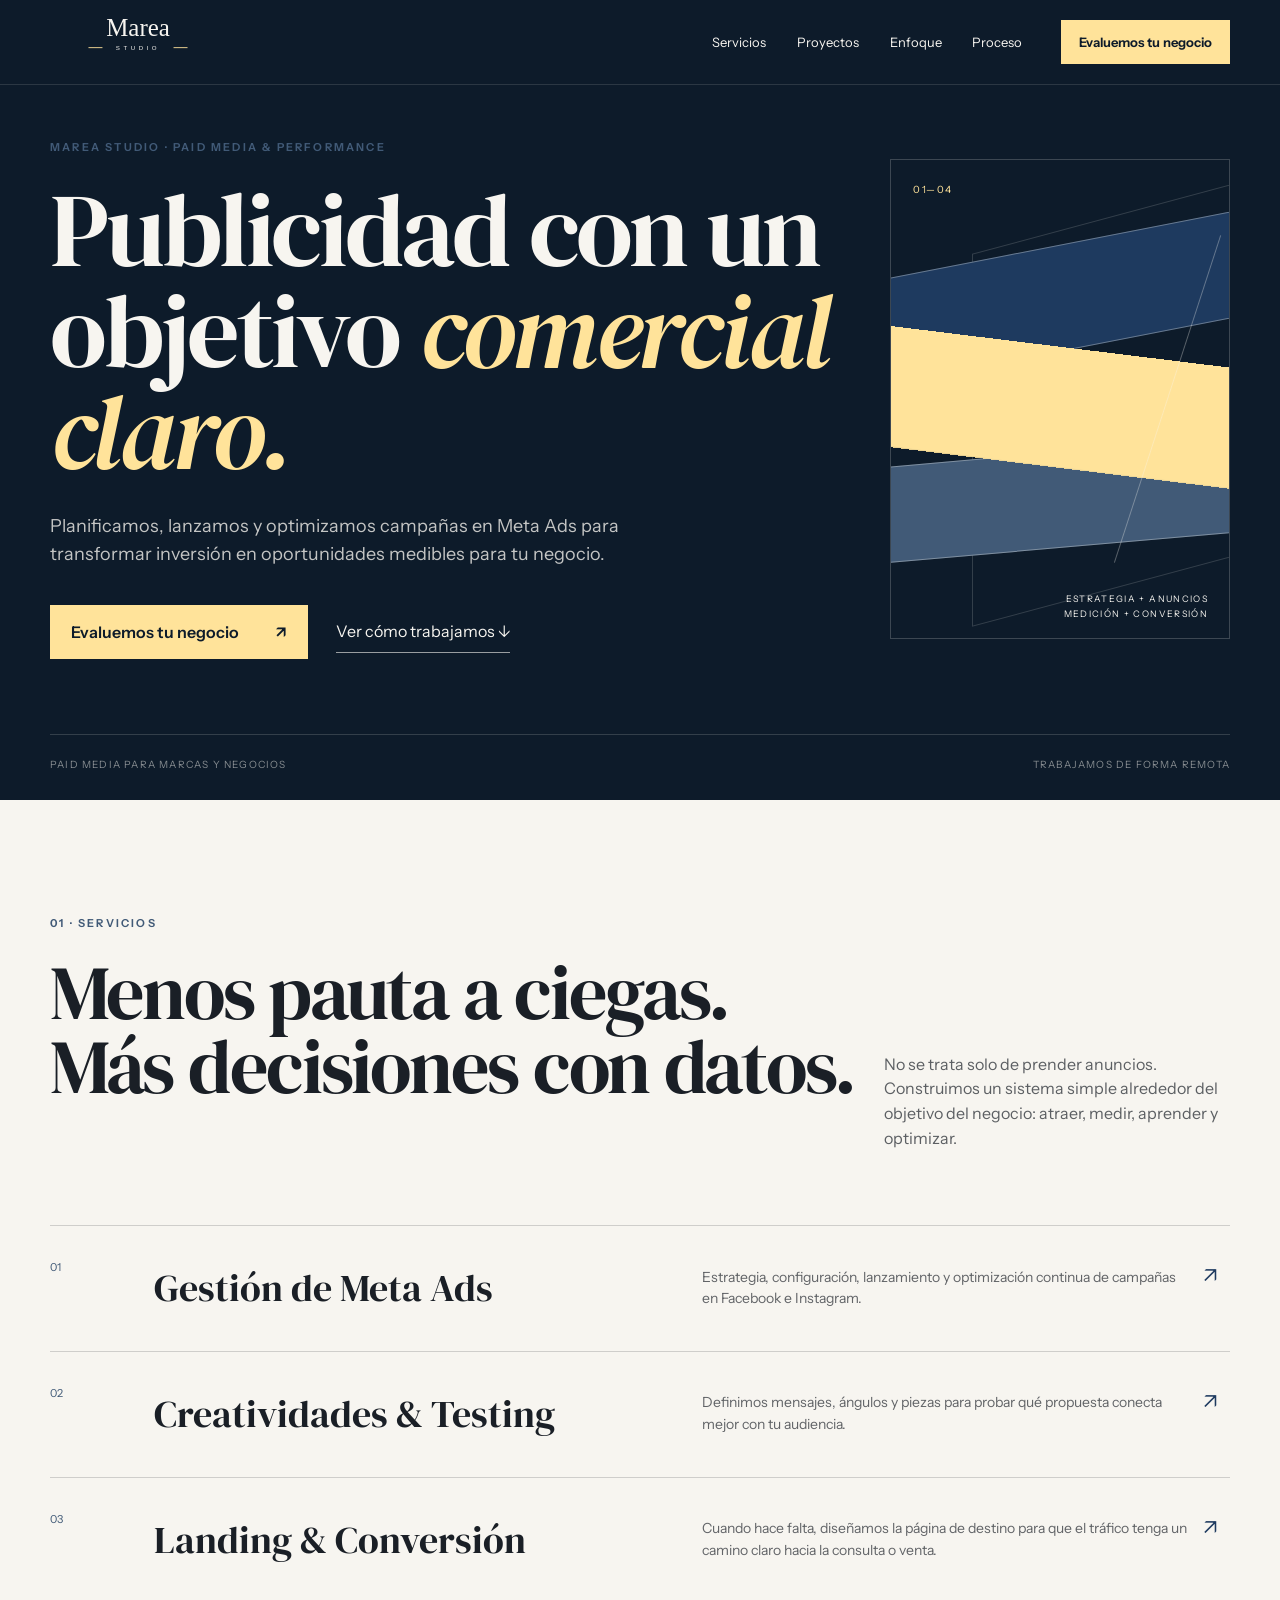
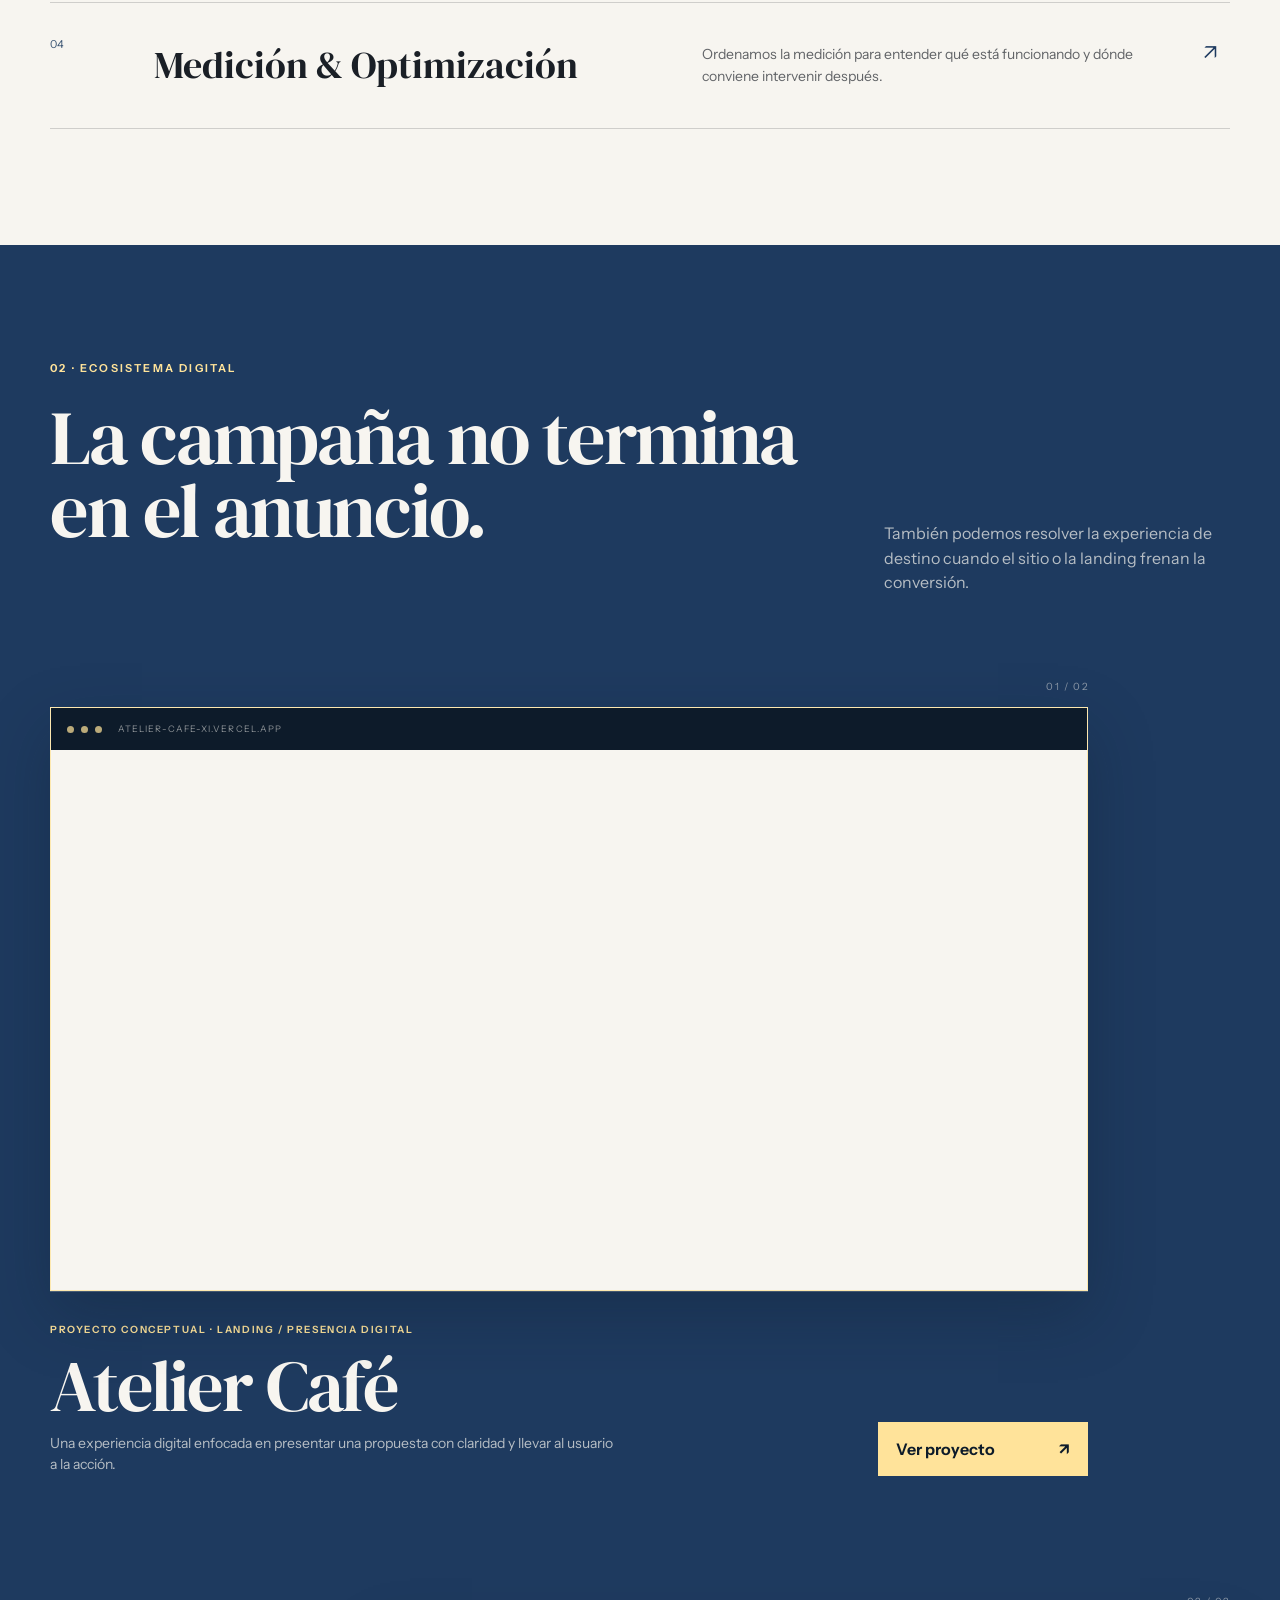
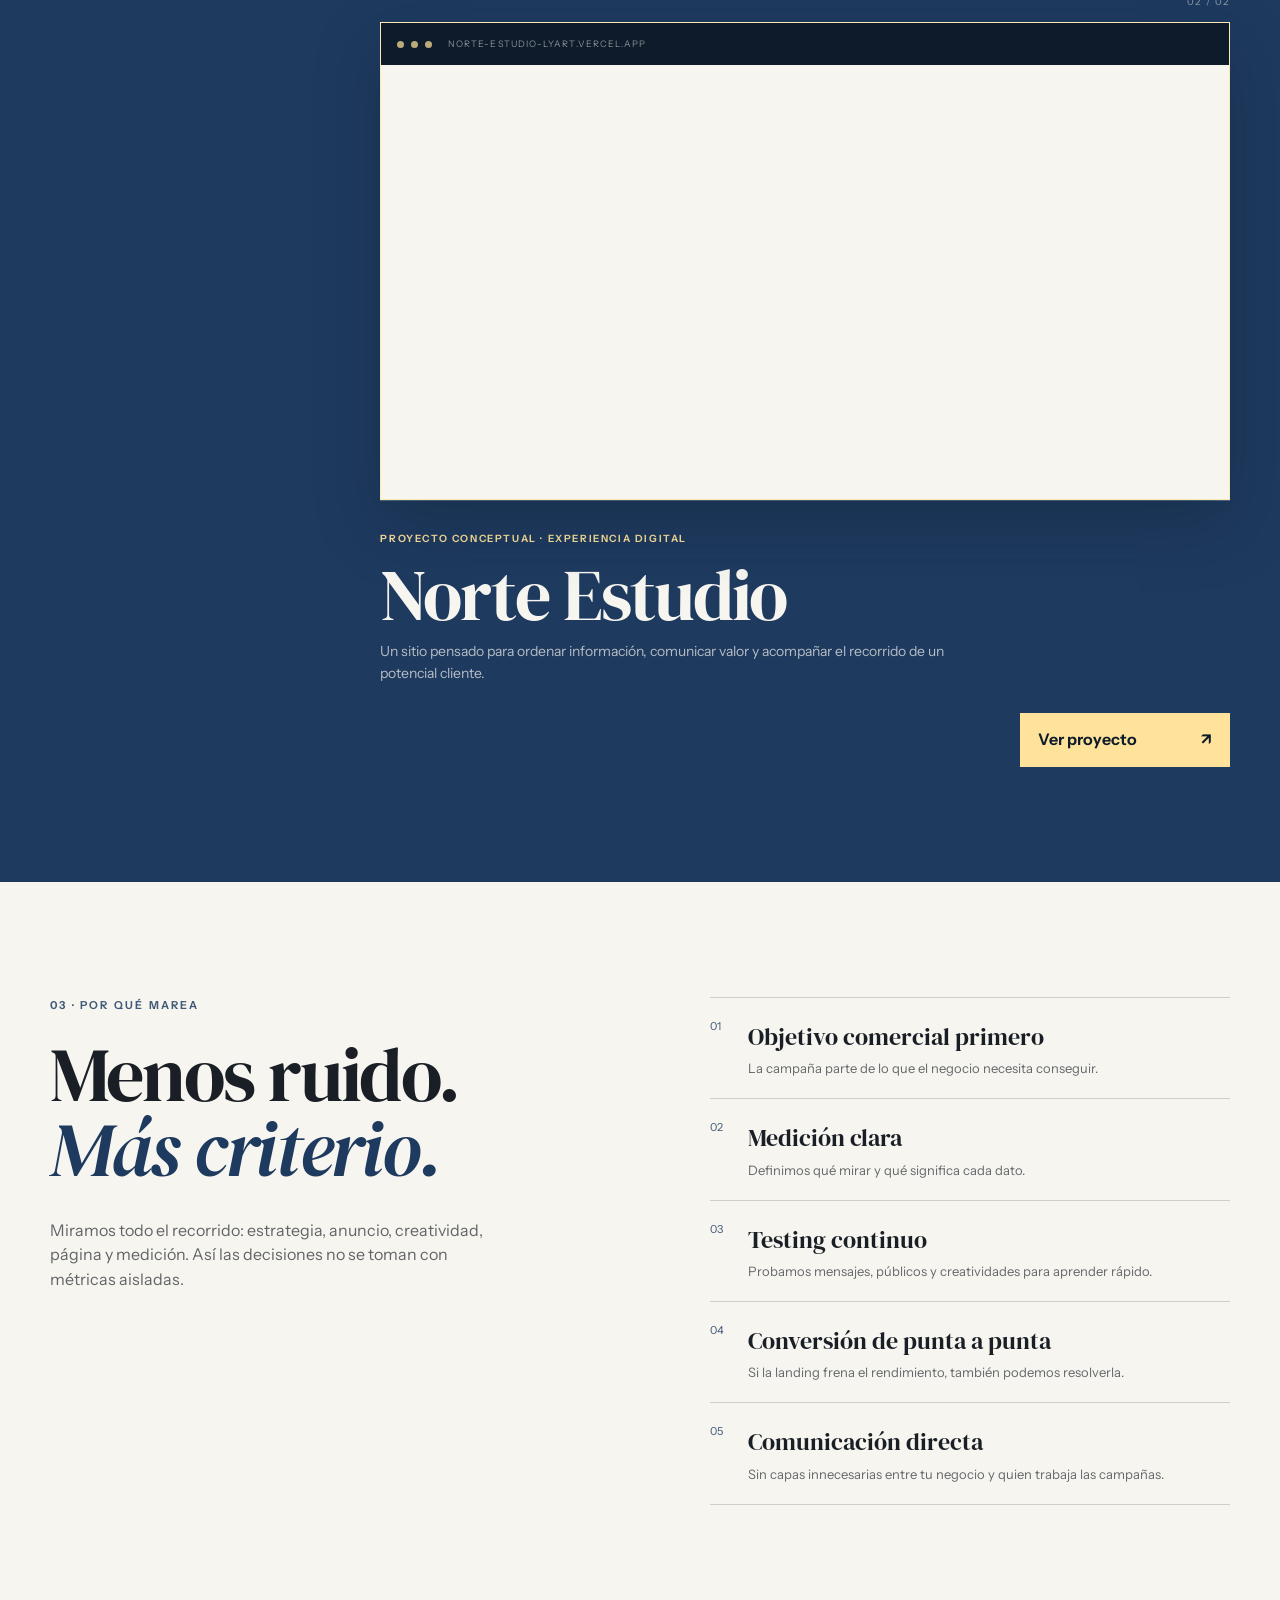
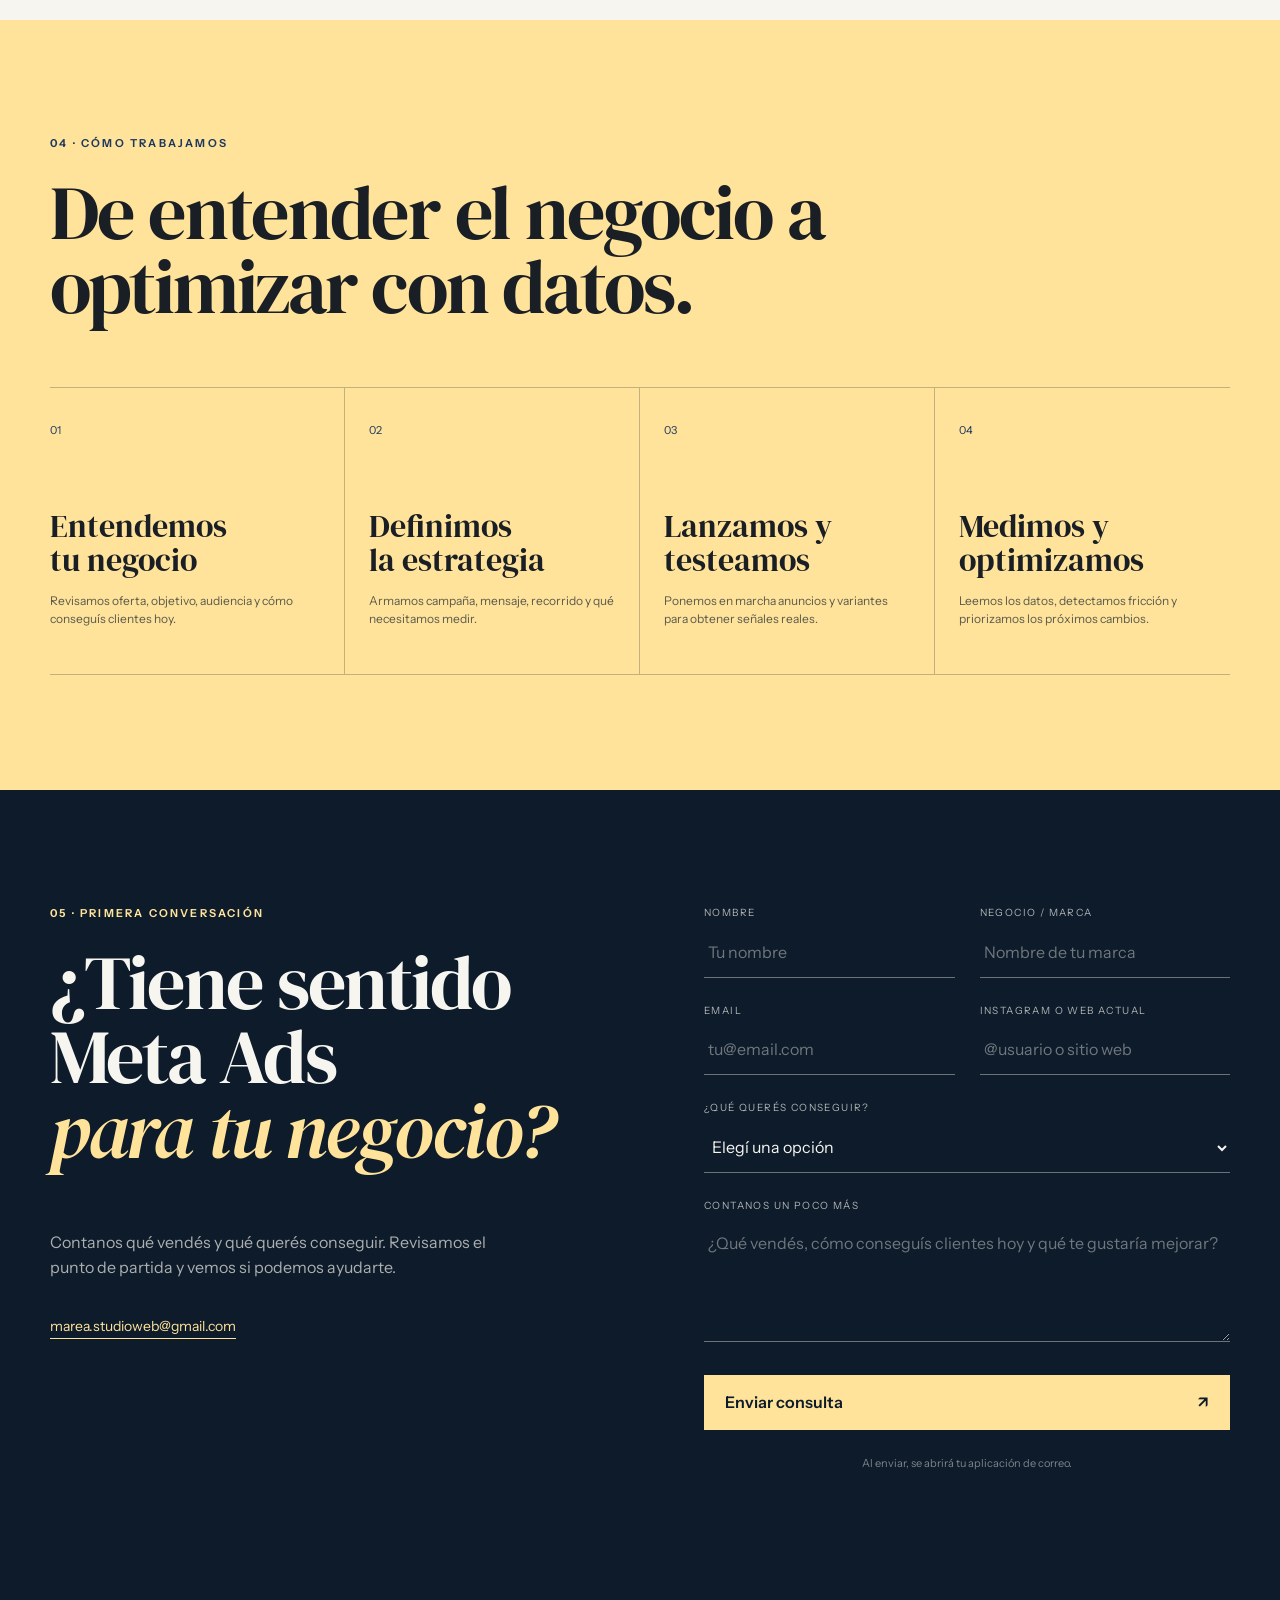
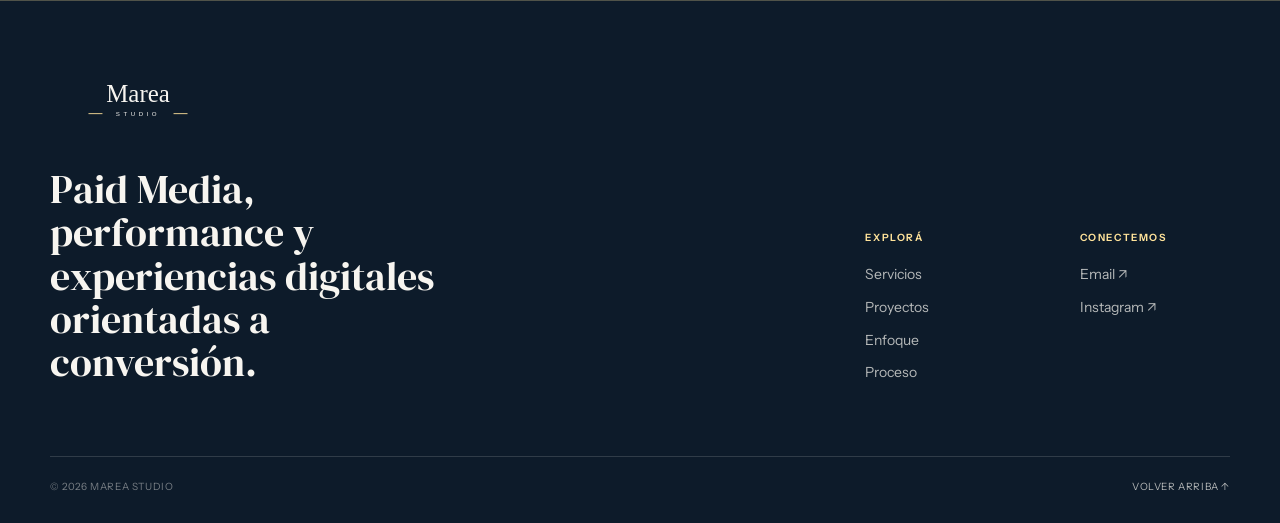
==== commit f6733d18: "Reposition Marea Studio around paid media and performance" ====
--- a/index.html
+++ b/index.html
@@ -3,14 +3,14 @@
   <head>
     <meta charset="UTF-8" />
     <meta name="viewport" content="width=device-width, initial-scale=1.0" />
-    <meta name="description" content="Marea Studio diseña y desarrolla one pages premium, sitios web modernos y e-commerce, con mantenimiento para marcas y negocios." />
+    <meta name="description" content="Marea Studio ayuda a marcas y negocios a generar oportunidades con campañas de Meta Ads, creatividad, medición y landing pages orientadas a conversión." />
     <meta name="robots" content="index, follow" />
     <meta name="color-scheme" content="light dark" />
     <meta name="theme-color" content="#0D1B2A" />
-    <meta property="og:title" content="Marea Studio — Diseño y desarrollo web" />
-    <meta property="og:description" content="Diseño y desarrollo web para marcas y negocios." />
+    <meta property="og:title" content="Marea Studio — Paid Media & Performance" />
+    <meta property="og:description" content="Campañas de Meta Ads, creatividad, medición y experiencias digitales orientadas a conversión." />
     <meta property="og:type" content="website" />
-    <title>Marea Studio — Diseño y desarrollo web</title>
+    <title>Marea Studio — Paid Media & Performance</title>
     <link rel="icon" href="assets/brand/marea-favicon-dark.svg" type="image/svg+xml" />
     <link rel="preconnect" href="https://fonts.googleapis.com" />
     <link rel="preconnect" href="https://fonts.gstatic.com" crossorigin />
@@ -29,8 +29,8 @@
           <span class="sr-only">Abrir menú</span><span></span><span></span>
         </button>
         <nav id="main-nav" class="main-nav" aria-label="Navegación principal">
-          <a href="#servicios">Servicios</a><a href="#proyectos">Proyectos</a><a href="#estudio">Estudio</a><a href="#proceso">Proceso</a>
-          <a class="nav-cta" href="#contacto">Contanos tu idea</a>
+          <a href="#servicios">Servicios</a><a href="#proyectos">Proyectos</a><a href="#estudio">Enfoque</a><a href="#proceso">Proceso</a>
+          <a class="nav-cta" href="#contacto">Evaluemos tu negocio</a>
         </nav>
       </div>
     </header>
@@ -39,12 +39,12 @@
       <section class="hero" id="inicio">
         <div class="container hero-grid">
           <div class="hero-copy">
-            <p class="eyebrow">Marea Studio · Diseño web</p>
-            <h1>Sitios que hacen crecer <em>tu marca.</em></h1>
-            <p class="hero-lead">Diseñamos y desarrollamos experiencias web claras, cuidadas y pensadas para conectar con las personas.</p>
+            <p class="eyebrow">Marea Studio · Paid Media & Performance</p>
+            <h1>Publicidad con un objetivo <em>comercial claro.</em></h1>
+            <p class="hero-lead">Planificamos, lanzamos y optimizamos campañas en Meta Ads para transformar inversión en oportunidades medibles para tu negocio.</p>
             <div class="hero-actions">
-              <a class="button button-primary" href="#contacto">Contanos tu idea <span aria-hidden="true">↗</span></a>
-              <a class="text-link" href="#proyectos">Ver proyectos <span aria-hidden="true">↓</span></a>
+              <a class="button button-primary" href="#contacto">Evaluemos tu negocio <span aria-hidden="true">↗</span></a>
+              <a class="text-link" href="#servicios">Ver cómo trabajamos <span aria-hidden="true">↓</span></a>
             </div>
           </div>
           <div class="hero-art" aria-hidden="true">
@@ -54,24 +54,24 @@
               <div class="art-ribbon art-ribbon-middle"></div>
               <div class="art-ribbon art-ribbon-bottom"></div>
               <span class="art-axis"></span>
-              <p>Diseño con intención<br />Desarrollo a medida</p>
+              <p>Estrategia + anuncios<br />medición + conversión</p>
             </div>
           </div>
         </div>
-        <div class="container hero-foot"><span>Estudio independiente de diseño web</span><span>Trabajamos con marcas, estén donde estén</span></div>
+        <div class="container hero-foot"><span>Paid Media para marcas y negocios</span><span>Trabajamos de forma remota</span></div>
       </section>
 
       <section class="section services" id="servicios">
         <div class="container">
           <div class="section-heading split-heading">
-            <div><p class="eyebrow">01 · Servicios</p><h2>Una web a la altura<br />de tu proyecto.</h2></div>
-            <p>Cada sitio nace de una necesidad distinta. Encontramos la solución indicada para que tu presencia digital sea auténtica y efectiva.</p>
+            <div><p class="eyebrow">01 · Servicios</p><h2>Menos pauta a ciegas.<br />Más decisiones con datos.</h2></div>
+            <p>No se trata solo de prender anuncios. Construimos un sistema simple alrededor del objetivo del negocio: atraer, medir, aprender y optimizar.</p>
           </div>
           <div class="service-list">
-            <article class="service-card"><span class="service-number">01</span><div><h3>One Page Premium</h3><p>Una página enfocada, convincente y diseñada para presentar tu propuesta o impulsar una campaña.</p></div><span class="service-mark" aria-hidden="true">↗</span></article>
-            <article class="service-card"><span class="service-number">02</span><div><h3>Sitio Web Moderno</h3><p>Una presencia digital completa, clara y flexible que crece junto con tu marca.</p></div><span class="service-mark" aria-hidden="true">↗</span></article>
-            <article class="service-card"><span class="service-number">03</span><div><h3>E-commerce</h3><p>Una tienda online pensada para ofrecer una experiencia de compra simple, confiable y memorable.</p></div><span class="service-mark" aria-hidden="true">↗</span></article>
-            <article class="service-card"><span class="service-number">04</span><div><h3>Mantenimiento</h3><p>Soporte continuo, mejoras y actualizaciones para que tu sitio se mantenga seguro, vigente y funcionando.</p></div><span class="service-mark" aria-hidden="true">↗</span></article>
+            <article class="service-card"><span class="service-number">01</span><div><h3>Gestión de Meta Ads</h3><p>Estrategia, configuración, lanzamiento y optimización continua de campañas en Facebook e Instagram.</p></div><span class="service-mark" aria-hidden="true">↗</span></article>
+            <article class="service-card"><span class="service-number">02</span><div><h3>Creatividades & Testing</h3><p>Definimos mensajes, ángulos y piezas para probar qué propuesta conecta mejor con tu audiencia.</p></div><span class="service-mark" aria-hidden="true">↗</span></article>
+            <article class="service-card"><span class="service-number">03</span><div><h3>Landing & Conversión</h3><p>Cuando hace falta, diseñamos la página de destino para que el tráfico tenga un camino claro hacia la consulta o venta.</p></div><span class="service-mark" aria-hidden="true">↗</span></article>
+            <article class="service-card"><span class="service-number">04</span><div><h3>Medición & Optimización</h3><p>Ordenamos la medición para entender qué está funcionando y dónde conviene intervenir después.</p></div><span class="service-mark" aria-hidden="true">↗</span></article>
           </div>
         </div>
       </section>
@@ -79,10 +79,10 @@
       <section class="section portfolio" id="proyectos">
         <div class="container">
           <div class="section-heading portfolio-heading">
-            <div><p class="eyebrow light">02 · Portfolio</p><h2>Proyectos seleccionados</h2></div>
-            <p>Una selección de identidades digitales diseñadas y desarrolladas por Marea.</p>
+            <div><p class="eyebrow light">02 · Ecosistema digital</p><h2>La campaña no termina en el anuncio.</h2></div>
+            <p>También podemos resolver la experiencia de destino cuando el sitio o la landing frenan la conversión.</p>
           </div>
-          <div class="project-grid" aria-label="Proyectos seleccionados">
+          <div class="project-grid" aria-label="Proyectos digitales seleccionados">
             <article class="project-card project-card--featured">
               <p class="project-index" aria-hidden="true">01 / 02</p>
               <div class="project-preview" data-preview-scroll>
@@ -91,24 +91,24 @@
               </div>
               <div class="project-content">
                 <div class="project-copy">
-                  <p class="project-category">Proyecto conceptual · One Page Premium</p>
+                  <p class="project-category">Proyecto conceptual · Landing / presencia digital</p>
                   <h3>Atelier Café</h3>
-                  <p class="project-description">Identidad digital y desarrollo de una one page para un microcafé de especialidad en Palermo.</p>
+                  <p class="project-description">Una experiencia digital enfocada en presentar una propuesta con claridad y llevar al usuario a la acción.</p>
                 </div>
                 <a class="project-link" href="https://atelier-cafe-xi.vercel.app" target="_blank" rel="noopener noreferrer" aria-label="Ver el proyecto Atelier Café en una pestaña nueva">Ver proyecto <span aria-hidden="true">↗</span></a>
               </div>
             </article>
             <article class="project-card project-card--offset">
               <p class="project-index" aria-hidden="true">02 / 02</p>
-              <div class="project-preview" data-preview-scroll>
+              <div class="project-preview project-preview--norte" data-preview-scroll>
                 <div class="browser-bar" aria-hidden="true"><span></span><span></span><span></span><p>norte-estudio-lyart.vercel.app</p></div>
                 <iframe src="https://norte-estudio-lyart.vercel.app" title="Vista previa del sitio web de Norte Estudio" loading="lazy" tabindex="-1"></iframe>
               </div>
               <div class="project-content">
                 <div class="project-copy">
-                  <p class="project-category">Proyecto conceptual · Sitio Web Moderno</p>
+                  <p class="project-category">Proyecto conceptual · Experiencia digital</p>
                   <h3>Norte Estudio</h3>
-                  <p class="project-description">Diseño y desarrollo de un sitio multipágina para un estudio de arquitectura e interiorismo.</p>
+                  <p class="project-description">Un sitio pensado para ordenar información, comunicar valor y acompañar el recorrido de un potencial cliente.</p>
                 </div>
                 <a class="project-link" href="https://norte-estudio-lyart.vercel.app" target="_blank" rel="noopener noreferrer" aria-label="Ver el proyecto Norte Estudio en una pestaña nueva">Ver proyecto <span aria-hidden="true">↗</span></a>
               </div>
@@ -119,37 +119,37 @@
 
       <section class="section why" id="estudio">
         <div class="container why-grid">
-          <div class="why-intro"><p class="eyebrow">03 · Por qué Marea</p><h2>Menos ruido.<br /><em>Más intención.</em></h2><p>Nos involucramos en cada proyecto para crear una web que no solo se vea bien: que funcione, comunique y acompañe tus objetivos.</p></div>
+          <div class="why-intro"><p class="eyebrow">03 · Por qué Marea</p><h2>Menos ruido.<br /><em>Más criterio.</em></h2><p>Miramos todo el recorrido: estrategia, anuncio, creatividad, página y medición. Así las decisiones no se toman con métricas aisladas.</p></div>
           <ul class="benefit-list">
-            <li><span>01</span><div><h3>Diseño cuidado</h3><p>Cada detalle responde a una decisión.</p></div></li>
-            <li><span>02</span><div><h3>Enfoque mobile-first</h3><p>Una gran experiencia en cualquier pantalla.</p></div></li>
-            <li><span>03</span><div><h3>Sitios rápidos</h3><p>Rendimiento pensado desde el inicio.</p></div></li>
-            <li><span>04</span><div><h3>Soluciones personalizadas</h3><p>Sin fórmulas genéricas ni resultados en serie.</p></div></li>
-            <li><span>05</span><div><h3>Acompañamiento real</h3><p>Comunicación directa durante todo el proceso.</p></div></li>
+            <li><span>01</span><div><h3>Objetivo comercial primero</h3><p>La campaña parte de lo que el negocio necesita conseguir.</p></div></li>
+            <li><span>02</span><div><h3>Medición clara</h3><p>Definimos qué mirar y qué significa cada dato.</p></div></li>
+            <li><span>03</span><div><h3>Testing continuo</h3><p>Probamos mensajes, públicos y creatividades para aprender rápido.</p></div></li>
+            <li><span>04</span><div><h3>Conversión de punta a punta</h3><p>Si la landing frena el rendimiento, también podemos resolverla.</p></div></li>
+            <li><span>05</span><div><h3>Comunicación directa</h3><p>Sin capas innecesarias entre tu negocio y quien trabaja las campañas.</p></div></li>
           </ul>
         </div>
       </section>
 
       <section class="section process" id="proceso">
         <div class="container">
-          <div class="section-heading"><p class="eyebrow">04 · Cómo trabajamos</p><h2>De una idea a una web lista para crecer.</h2></div>
+          <div class="section-heading"><p class="eyebrow">04 · Cómo trabajamos</p><h2>De entender el negocio a optimizar con datos.</h2></div>
           <ol class="process-grid">
-            <li><span>01</span><h3>Nos contás<br />tu idea</h3><p>Conversamos sobre tu marca, tus objetivos y lo que necesitás.</p></li>
-            <li><span>02</span><h3>Definimos<br />la propuesta</h3><p>Armamos el alcance, la dirección y un plan claro para avanzar.</p></li>
-            <li><span>03</span><h3>Diseñamos y<br />desarrollamos</h3><p>Le damos forma al sitio con atención en cada detalle.</p></li>
-            <li><span>04</span><h3>Lanzamos<br />tu sitio</h3><p>Revisamos, publicamos y te acompañamos en la salida.</p></li>
+            <li><span>01</span><h3>Entendemos<br />tu negocio</h3><p>Revisamos oferta, objetivo, audiencia y cómo conseguís clientes hoy.</p></li>
+            <li><span>02</span><h3>Definimos<br />la estrategia</h3><p>Armamos campaña, mensaje, recorrido y qué necesitamos medir.</p></li>
+            <li><span>03</span><h3>Lanzamos y<br />testeamos</h3><p>Ponemos en marcha anuncios y variantes para obtener señales reales.</p></li>
+            <li><span>04</span><h3>Medimos y<br />optimizamos</h3><p>Leemos los datos, detectamos fricción y priorizamos los próximos cambios.</p></li>
           </ol>
         </div>
       </section>
 
       <section class="section contact" id="contacto">
         <div class="container contact-grid">
-          <div class="contact-copy"><p class="eyebrow light">05 · Contanos tu idea</p><h2>¿Creamos algo<br /><em>juntos?</em></h2><p>Completá el formulario y contanos brevemente qué tenés en mente. Te respondemos para dar el primer paso.</p><a href="mailto:marea.studioweb@gmail.com">marea.studioweb@gmail.com</a></div>
+          <div class="contact-copy"><p class="eyebrow light">05 · Primera conversación</p><h2>¿Tiene sentido Meta Ads<br /><em>para tu negocio?</em></h2><p>Contanos qué vendés y qué querés conseguir. Revisamos el punto de partida y vemos si podemos ayudarte.</p><a href="mailto:marea.studioweb@gmail.com">marea.studioweb@gmail.com</a></div>
           <form class="contact-form" id="contact-form" aria-describedby="form-note">
-            <div class="form-row"><div class="form-field"><label for="nombre">Nombre</label><input id="nombre" name="nombre" type="text" autocomplete="name" required placeholder="Tu nombre" /></div><div class="form-field"><label for="marca">Negocio / marca</label><input id="marca" name="marca" type="text" autocomplete="organization" placeholder="Nombre de tu marca" /></div></div>
+            <div class="form-row"><div class="form-field"><label for="nombre">Nombre</label><input id="nombre" name="nombre" type="text" autocomplete="name" required placeholder="Tu nombre" /></div><div class="form-field"><label for="marca">Negocio / marca</label><input id="marca" name="marca" type="text" autocomplete="organization" required placeholder="Nombre de tu marca" /></div></div>
             <div class="form-row"><div class="form-field"><label for="email">Email</label><input id="email" name="email" type="email" autocomplete="email" required placeholder="tu@email.com" /></div><div class="form-field"><label for="web">Instagram o web actual</label><input id="web" name="web" type="text" inputmode="url" placeholder="@usuario o sitio web" /></div></div>
-            <div class="form-field"><label for="necesidad">¿Qué necesitás?</label><select id="necesidad" name="necesidad" required><option value="" disabled selected>Elegí una opción</option><option>One Page Premium</option><option>Sitio Web Moderno</option><option>E-commerce</option><option>Mantenimiento</option><option>Proyecto especial</option></select></div>
-            <div class="form-field"><label for="idea">Contanos tu idea</label><textarea id="idea" name="idea" rows="4" required placeholder="¿De qué se trata tu proyecto?"></textarea></div>
+            <div class="form-field"><label for="necesidad">¿Qué querés conseguir?</label><select id="necesidad" name="necesidad" required><option value="" disabled selected>Elegí una opción</option><option>Generar más consultas</option><option>Generar ventas</option><option>Mejorar campañas actuales</option><option>Empezar a anunciar desde cero</option><option>Necesito una landing para mis campañas</option><option>No estoy seguro todavía</option></select></div>
+            <div class="form-field"><label for="idea">Contanos un poco más</label><textarea id="idea" name="idea" rows="4" required placeholder="¿Qué vendés, cómo conseguís clientes hoy y qué te gustaría mejorar?"></textarea></div>
             <button class="button button-yellow" type="submit">Enviar consulta <span aria-hidden="true">↗</span></button>
             <p class="form-note" id="form-note">Al enviar, se abrirá tu aplicación de correo.</p>
           </form>
@@ -162,10 +162,10 @@
           <a class="brand-link footer-brand" href="#inicio" aria-label="Marea Studio, volver al inicio">
             <img src="assets/brand/marea-logo-primary-dark.svg" alt="Marea Studio" width="1200" height="430" />
           </a>
-          <p>Diseño y desarrollo web para marcas y negocios.</p>
+          <p>Paid Media, performance y experiencias digitales orientadas a conversión.</p>
         </div>
         <div class="footer-links" aria-label="Enlaces del pie de página">
-          <div><span>Explorá</span><a href="#servicios">Servicios</a><a href="#proyectos">Proyectos</a><a href="#estudio">Estudio</a><a href="#proceso">Proceso</a></div>
+          <div><span>Explorá</span><a href="#servicios">Servicios</a><a href="#proyectos">Proyectos</a><a href="#estudio">Enfoque</a><a href="#proceso">Proceso</a></div>
           <div><span>Conectemos</span><a href="mailto:marea.studioweb@gmail.com">Email ↗</a><a href="https://www.instagram.com/marea.studioweb/" target="_blank" rel="noreferrer">Instagram ↗</a></div>
         </div>
       </div>
--- a/styles.css
+++ b/styles.css
@@ -81,9 +81,20 @@
 .project-preview iframe { width: 100%; height: calc(162% - 68px); display: block; border: 0; background: var(--paper); pointer-events: none; transform: translate3d(0, 0, 0); will-change: auto; }
 .project-preview.is-previewing iframe { animation: preview-scroll 12s cubic-bezier(0.45, 0, 0.55, 1) 0.8s infinite alternate; will-change: transform; }
 
+/* Norte has a longer page, so its preview gets its own viewport and route. */
+.project-preview--norte iframe { height: 250%; }
+.project-preview--norte.is-previewing iframe { animation: norte-preview-scroll 15s ease-in-out 0.8s infinite alternate; }
+
 @keyframes preview-scroll {
   0%, 16% { transform: translate3d(0, 0, 0); }
   84%, 100% { transform: translate3d(0, -38.27%, 0); }
+}
+
+@keyframes norte-preview-scroll {
+  0%, 14% { transform: translate3d(0, 0, 0); }
+  34%, 43% { transform: translate3d(0, -22%, 0); }
+  65%, 74% { transform: translate3d(0, -42%, 0); }
+  94%, 100% { transform: translate3d(0, -60%, 0); }
 }
 .project-content { padding-top: 24px; display: grid; gap: 26px; border-top: 1px solid rgba(247, 245, 240, 0.25); }
 .project-category { margin-bottom: 15px; color: var(--yellow); font-size: 10px; font-weight: 650; letter-spacing: 0.16em; text-transform: uppercase; }
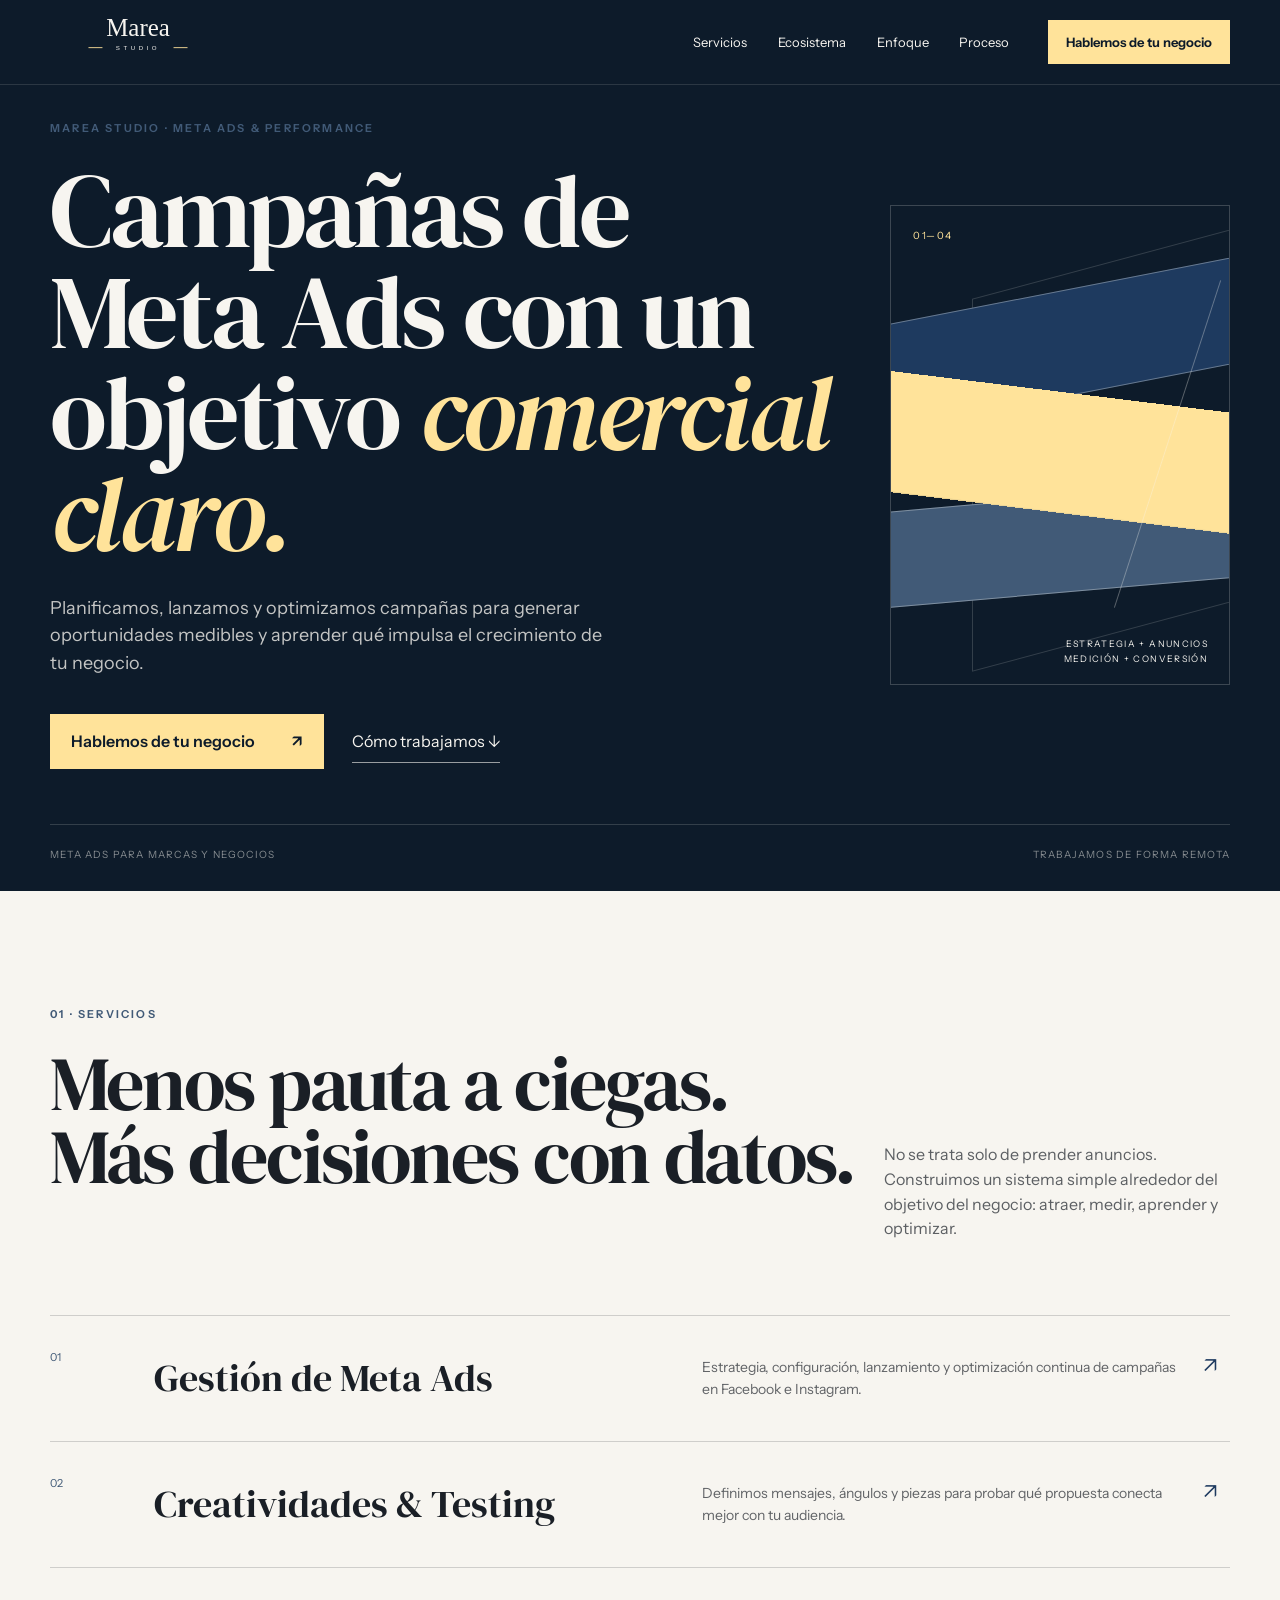
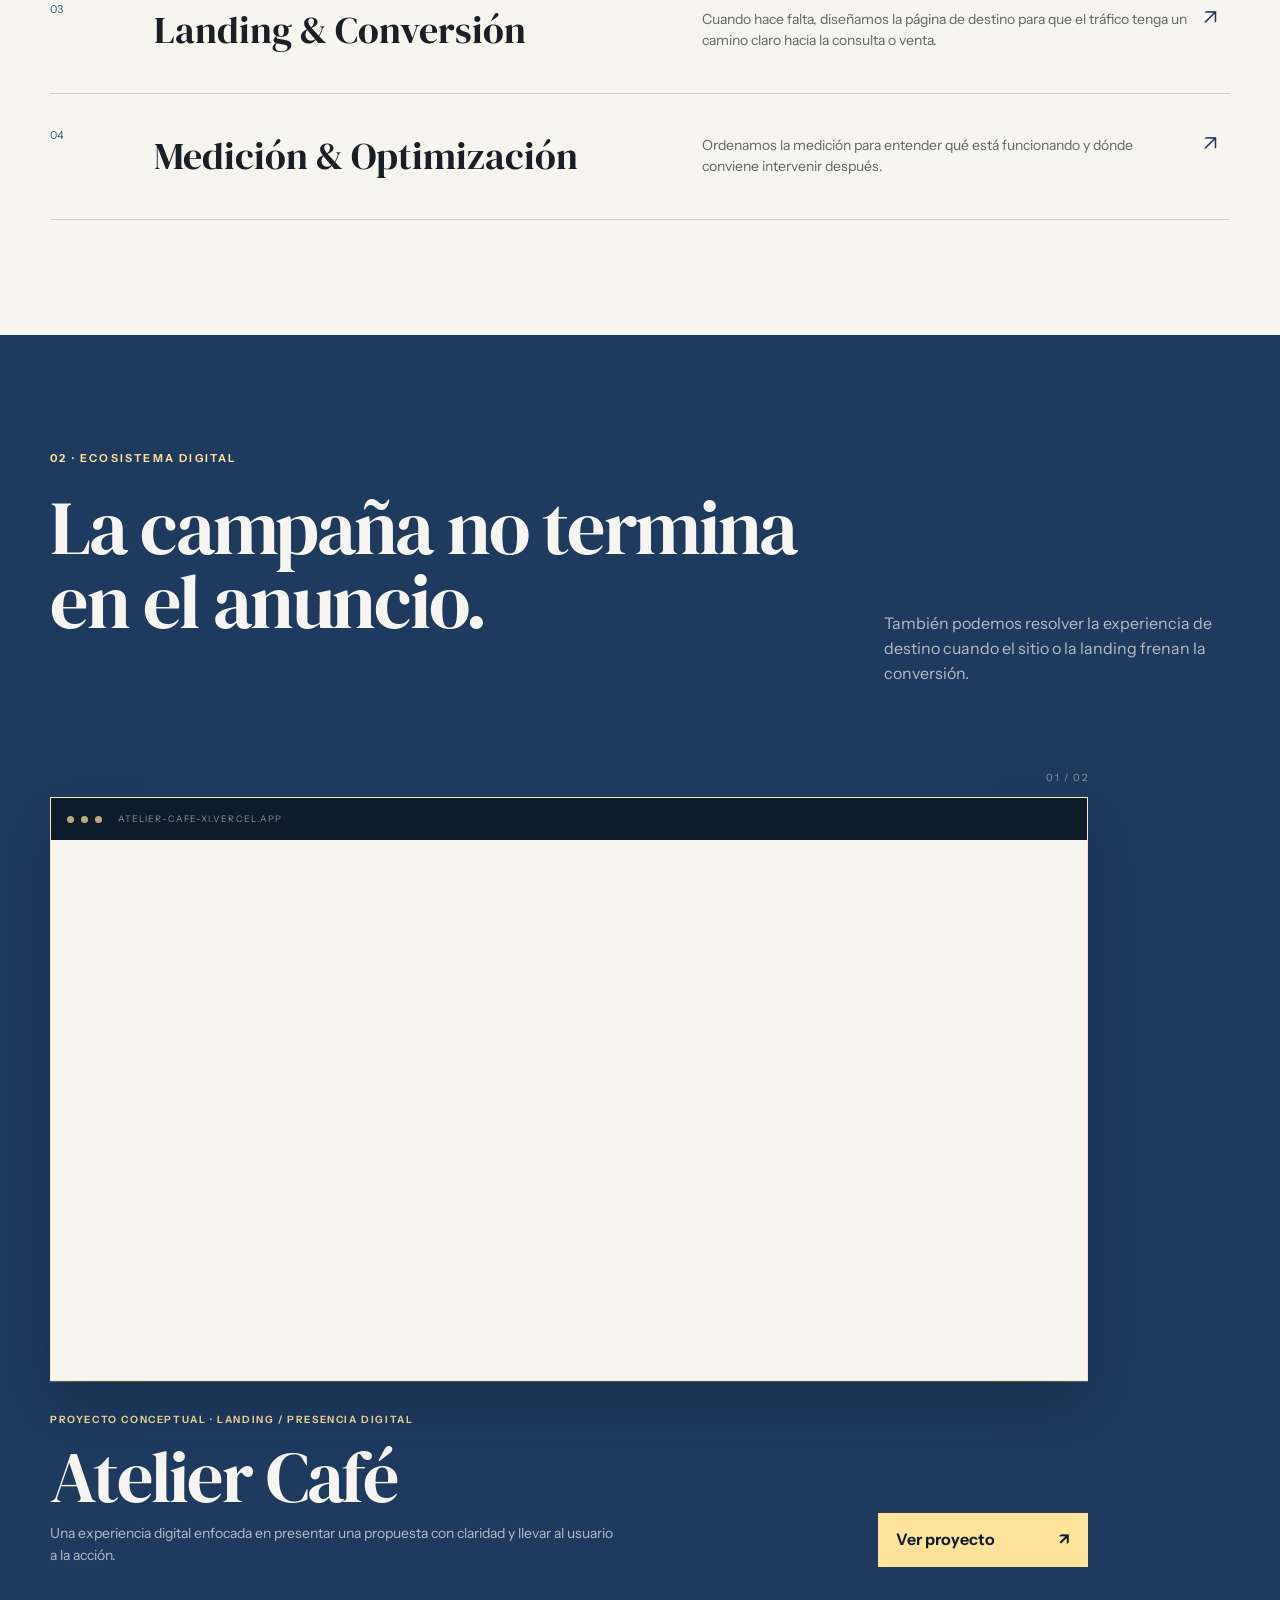
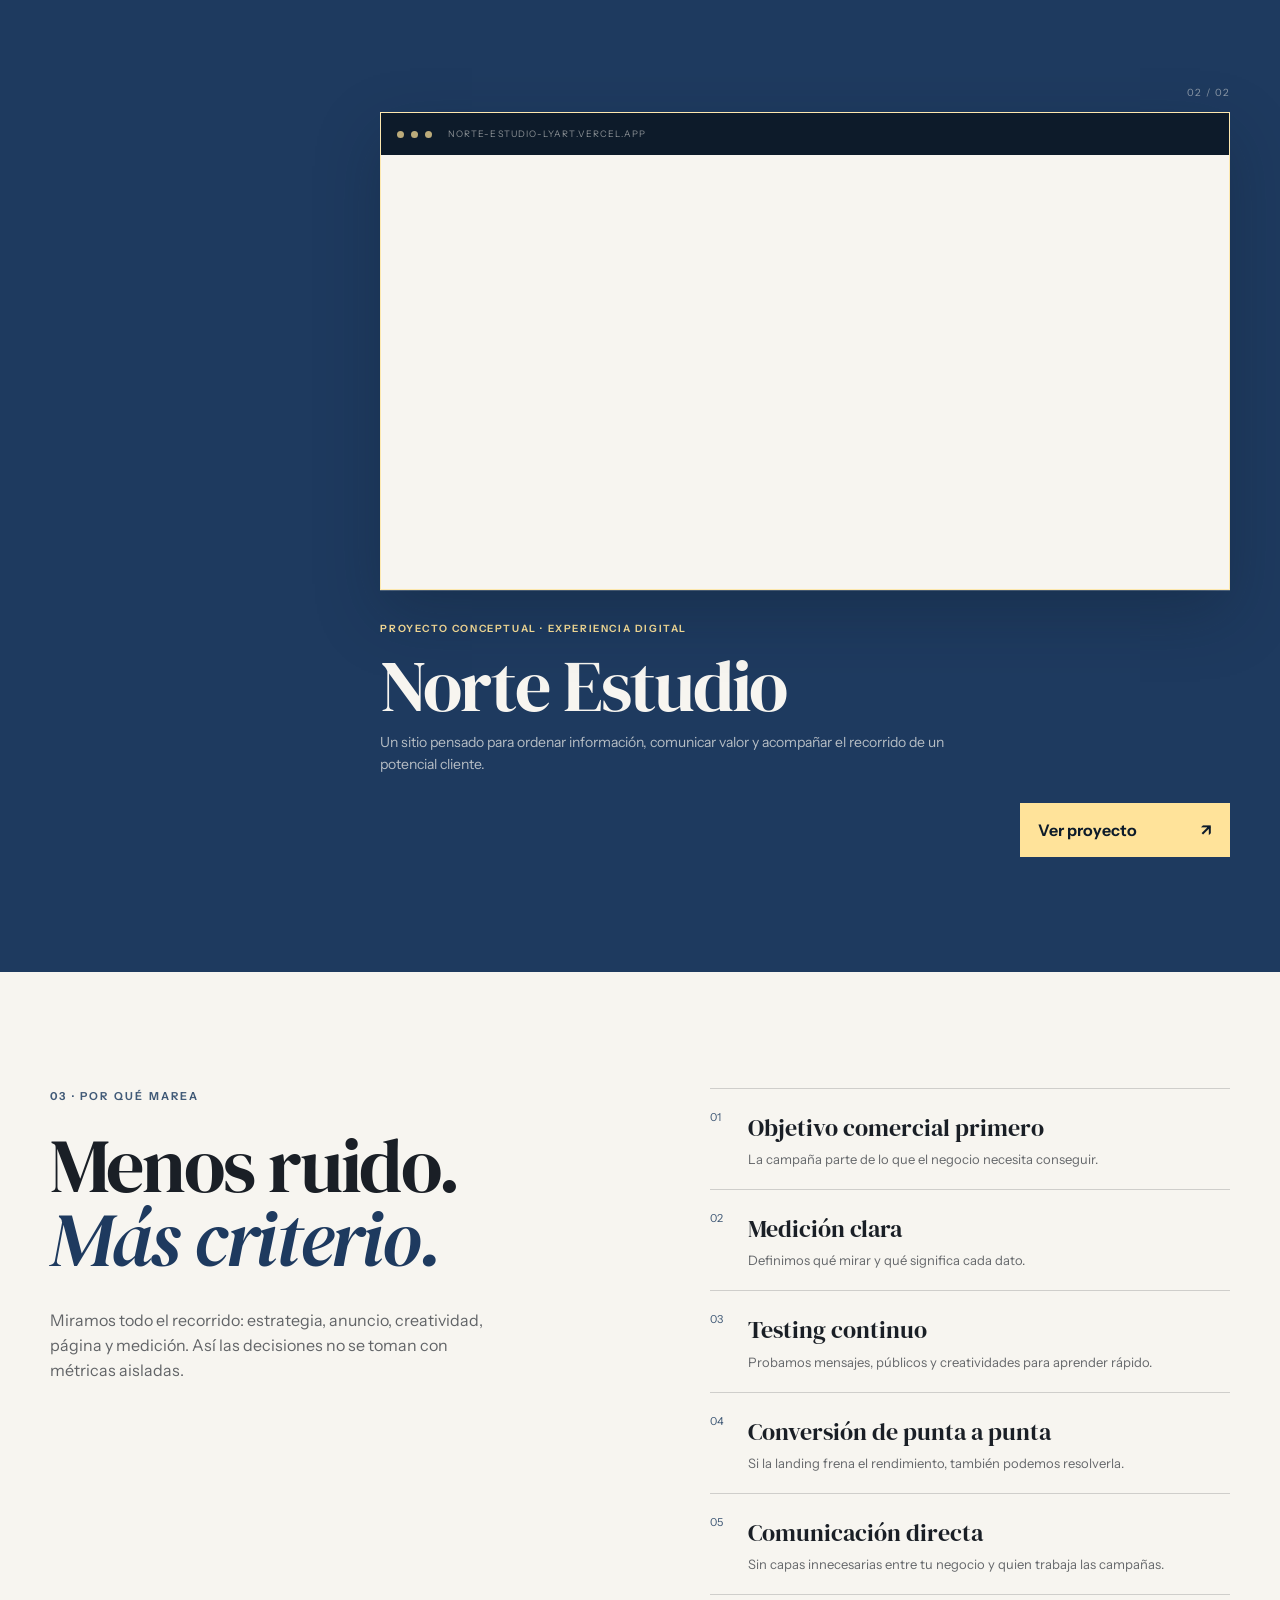
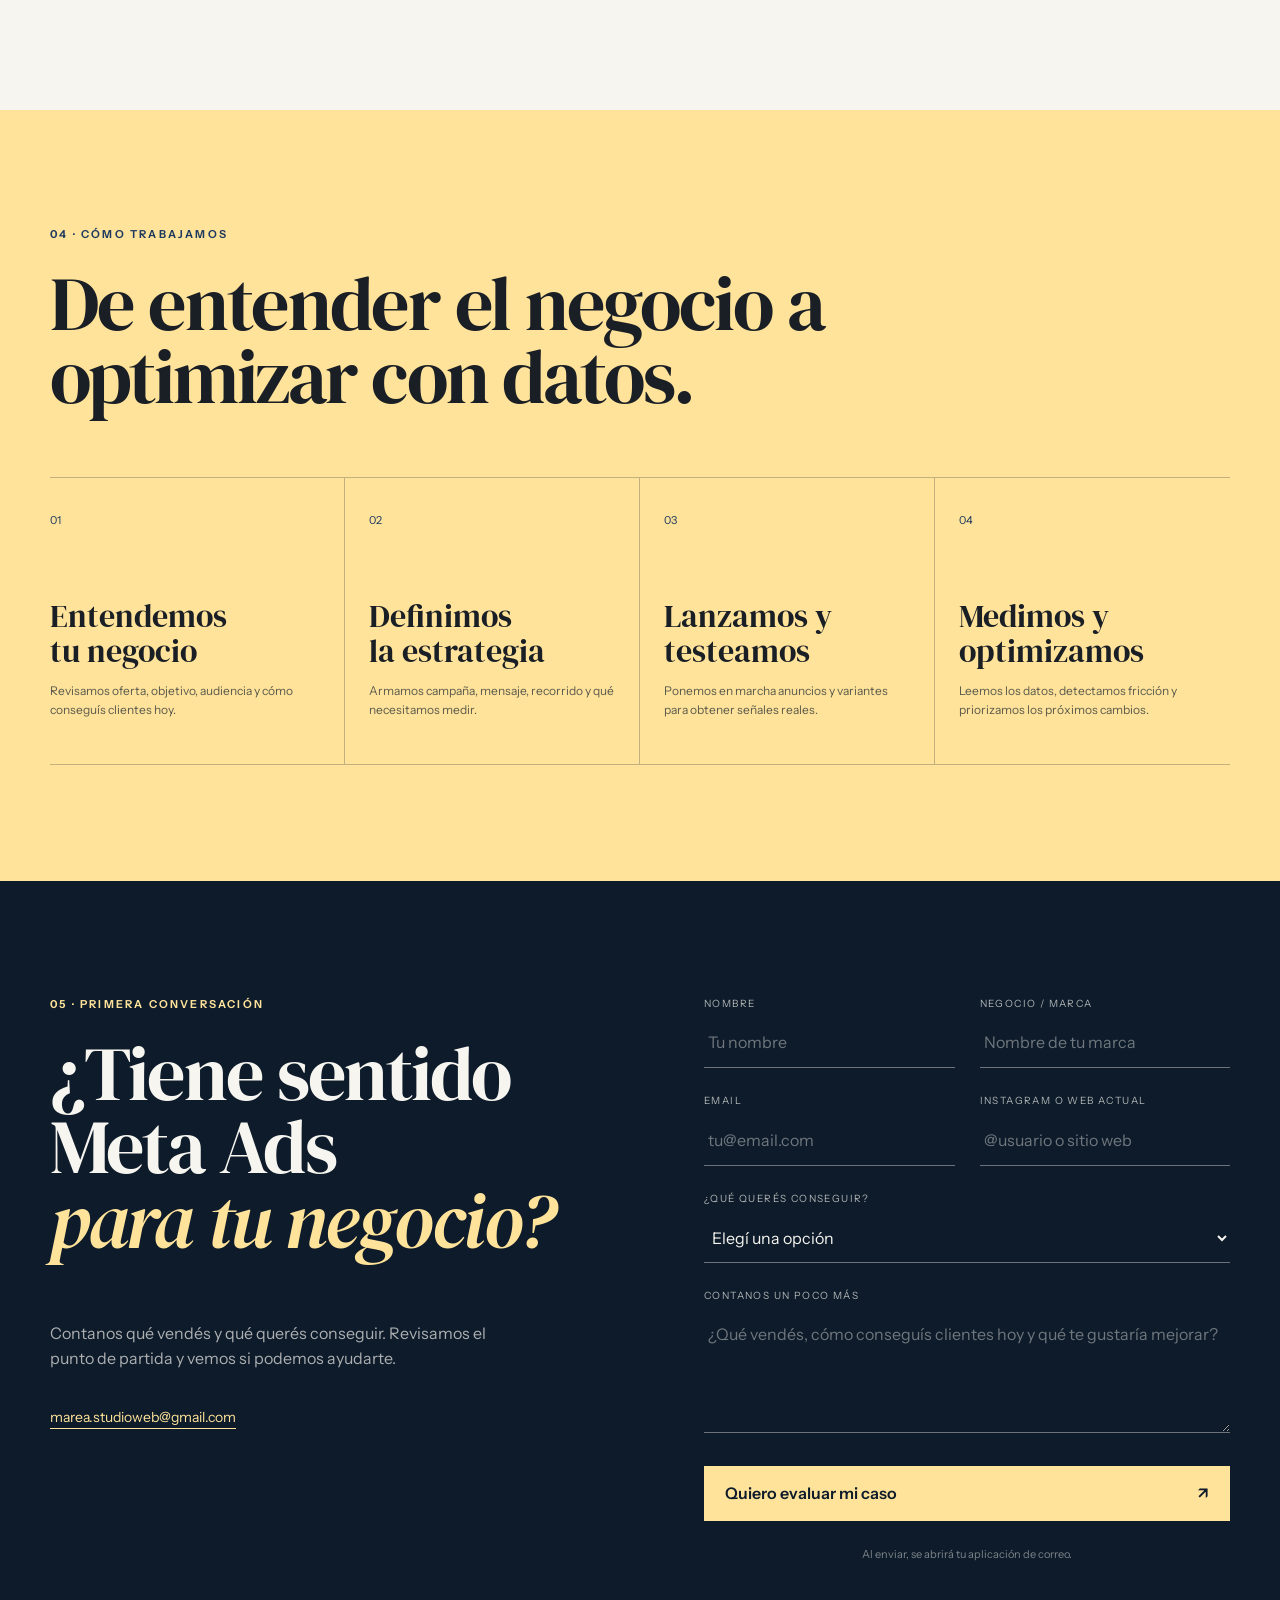
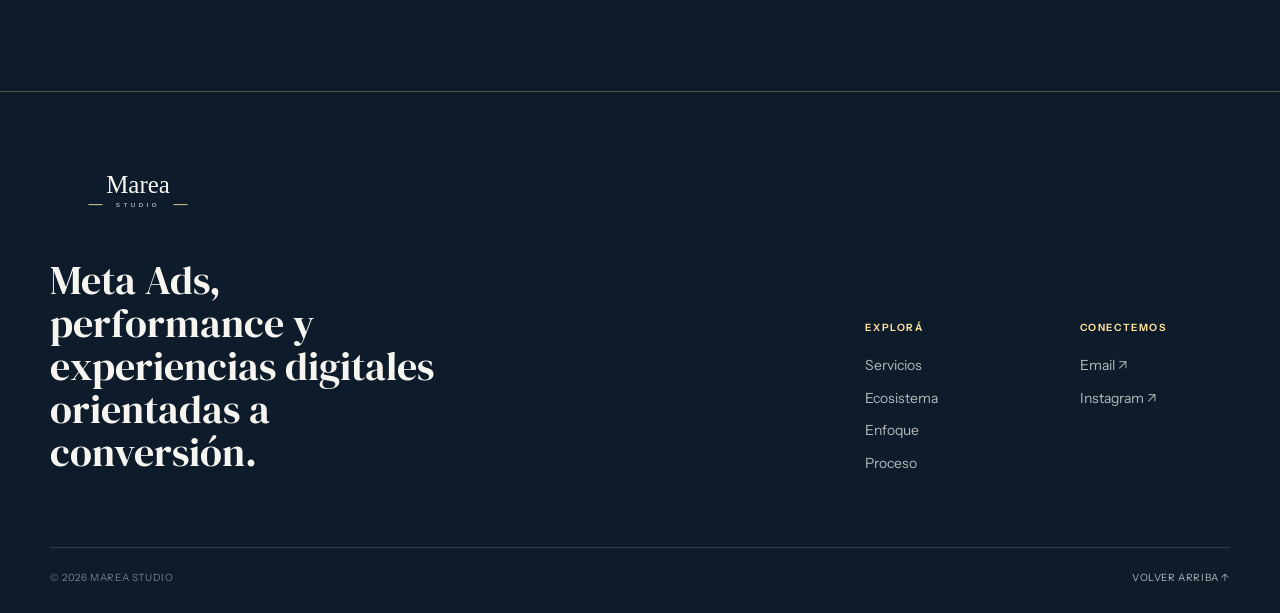
==== commit 7e0f044f: "Refine paid media positioning and conversion copy" ====
--- a/index.html
+++ b/index.html
@@ -7,10 +7,10 @@
     <meta name="robots" content="index, follow" />
     <meta name="color-scheme" content="light dark" />
     <meta name="theme-color" content="#0D1B2A" />
-    <meta property="og:title" content="Marea Studio — Paid Media & Performance" />
+    <meta property="og:title" content="Marea Studio — Meta Ads & Performance" />
     <meta property="og:description" content="Campañas de Meta Ads, creatividad, medición y experiencias digitales orientadas a conversión." />
     <meta property="og:type" content="website" />
-    <title>Marea Studio — Paid Media & Performance</title>
+    <title>Marea Studio — Meta Ads & Performance</title>
     <link rel="icon" href="assets/brand/marea-favicon-dark.svg" type="image/svg+xml" />
     <link rel="preconnect" href="https://fonts.googleapis.com" />
     <link rel="preconnect" href="https://fonts.gstatic.com" crossorigin />
@@ -29,8 +29,8 @@
           <span class="sr-only">Abrir menú</span><span></span><span></span>
         </button>
         <nav id="main-nav" class="main-nav" aria-label="Navegación principal">
-          <a href="#servicios">Servicios</a><a href="#proyectos">Proyectos</a><a href="#estudio">Enfoque</a><a href="#proceso">Proceso</a>
-          <a class="nav-cta" href="#contacto">Evaluemos tu negocio</a>
+          <a href="#servicios">Servicios</a><a href="#proyectos">Ecosistema</a><a href="#estudio">Enfoque</a><a href="#proceso">Proceso</a>
+          <a class="nav-cta" href="#contacto">Hablemos de tu negocio</a>
         </nav>
       </div>
     </header>
@@ -39,12 +39,12 @@
       <section class="hero" id="inicio">
         <div class="container hero-grid">
           <div class="hero-copy">
-            <p class="eyebrow">Marea Studio · Paid Media & Performance</p>
-            <h1>Publicidad con un objetivo <em>comercial claro.</em></h1>
-            <p class="hero-lead">Planificamos, lanzamos y optimizamos campañas en Meta Ads para transformar inversión en oportunidades medibles para tu negocio.</p>
+            <p class="eyebrow">Marea Studio · Meta Ads & Performance</p>
+            <h1>Campañas de Meta Ads con un objetivo <em>comercial claro.</em></h1>
+            <p class="hero-lead">Planificamos, lanzamos y optimizamos campañas para generar oportunidades medibles y aprender qué impulsa el crecimiento de tu negocio.</p>
             <div class="hero-actions">
-              <a class="button button-primary" href="#contacto">Evaluemos tu negocio <span aria-hidden="true">↗</span></a>
-              <a class="text-link" href="#servicios">Ver cómo trabajamos <span aria-hidden="true">↓</span></a>
+              <a class="button button-primary" href="#contacto">Hablemos de tu negocio <span aria-hidden="true">↗</span></a>
+              <a class="text-link" href="#servicios">Cómo trabajamos <span aria-hidden="true">↓</span></a>
             </div>
           </div>
           <div class="hero-art" aria-hidden="true">
@@ -58,7 +58,7 @@
             </div>
           </div>
         </div>
-        <div class="container hero-foot"><span>Paid Media para marcas y negocios</span><span>Trabajamos de forma remota</span></div>
+        <div class="container hero-foot"><span>Meta Ads para marcas y negocios</span><span>Trabajamos de forma remota</span></div>
       </section>
 
       <section class="section services" id="servicios">
@@ -150,7 +150,7 @@
             <div class="form-row"><div class="form-field"><label for="email">Email</label><input id="email" name="email" type="email" autocomplete="email" required placeholder="tu@email.com" /></div><div class="form-field"><label for="web">Instagram o web actual</label><input id="web" name="web" type="text" inputmode="url" placeholder="@usuario o sitio web" /></div></div>
             <div class="form-field"><label for="necesidad">¿Qué querés conseguir?</label><select id="necesidad" name="necesidad" required><option value="" disabled selected>Elegí una opción</option><option>Generar más consultas</option><option>Generar ventas</option><option>Mejorar campañas actuales</option><option>Empezar a anunciar desde cero</option><option>Necesito una landing para mis campañas</option><option>No estoy seguro todavía</option></select></div>
             <div class="form-field"><label for="idea">Contanos un poco más</label><textarea id="idea" name="idea" rows="4" required placeholder="¿Qué vendés, cómo conseguís clientes hoy y qué te gustaría mejorar?"></textarea></div>
-            <button class="button button-yellow" type="submit">Enviar consulta <span aria-hidden="true">↗</span></button>
+            <button class="button button-yellow" type="submit">Quiero evaluar mi caso <span aria-hidden="true">↗</span></button>
             <p class="form-note" id="form-note">Al enviar, se abrirá tu aplicación de correo.</p>
           </form>
         </div>
@@ -162,10 +162,10 @@
           <a class="brand-link footer-brand" href="#inicio" aria-label="Marea Studio, volver al inicio">
             <img src="assets/brand/marea-logo-primary-dark.svg" alt="Marea Studio" width="1200" height="430" />
           </a>
-          <p>Paid Media, performance y experiencias digitales orientadas a conversión.</p>
+          <p>Meta Ads, performance y experiencias digitales orientadas a conversión.</p>
         </div>
         <div class="footer-links" aria-label="Enlaces del pie de página">
-          <div><span>Explorá</span><a href="#servicios">Servicios</a><a href="#proyectos">Proyectos</a><a href="#estudio">Enfoque</a><a href="#proceso">Proceso</a></div>
+          <div><span>Explorá</span><a href="#servicios">Servicios</a><a href="#proyectos">Ecosistema</a><a href="#estudio">Enfoque</a><a href="#proceso">Proceso</a></div>
           <div><span>Conectemos</span><a href="mailto:marea.studioweb@gmail.com">Email ↗</a><a href="https://www.instagram.com/marea.studioweb/" target="_blank" rel="noreferrer">Instagram ↗</a></div>
         </div>
       </div>
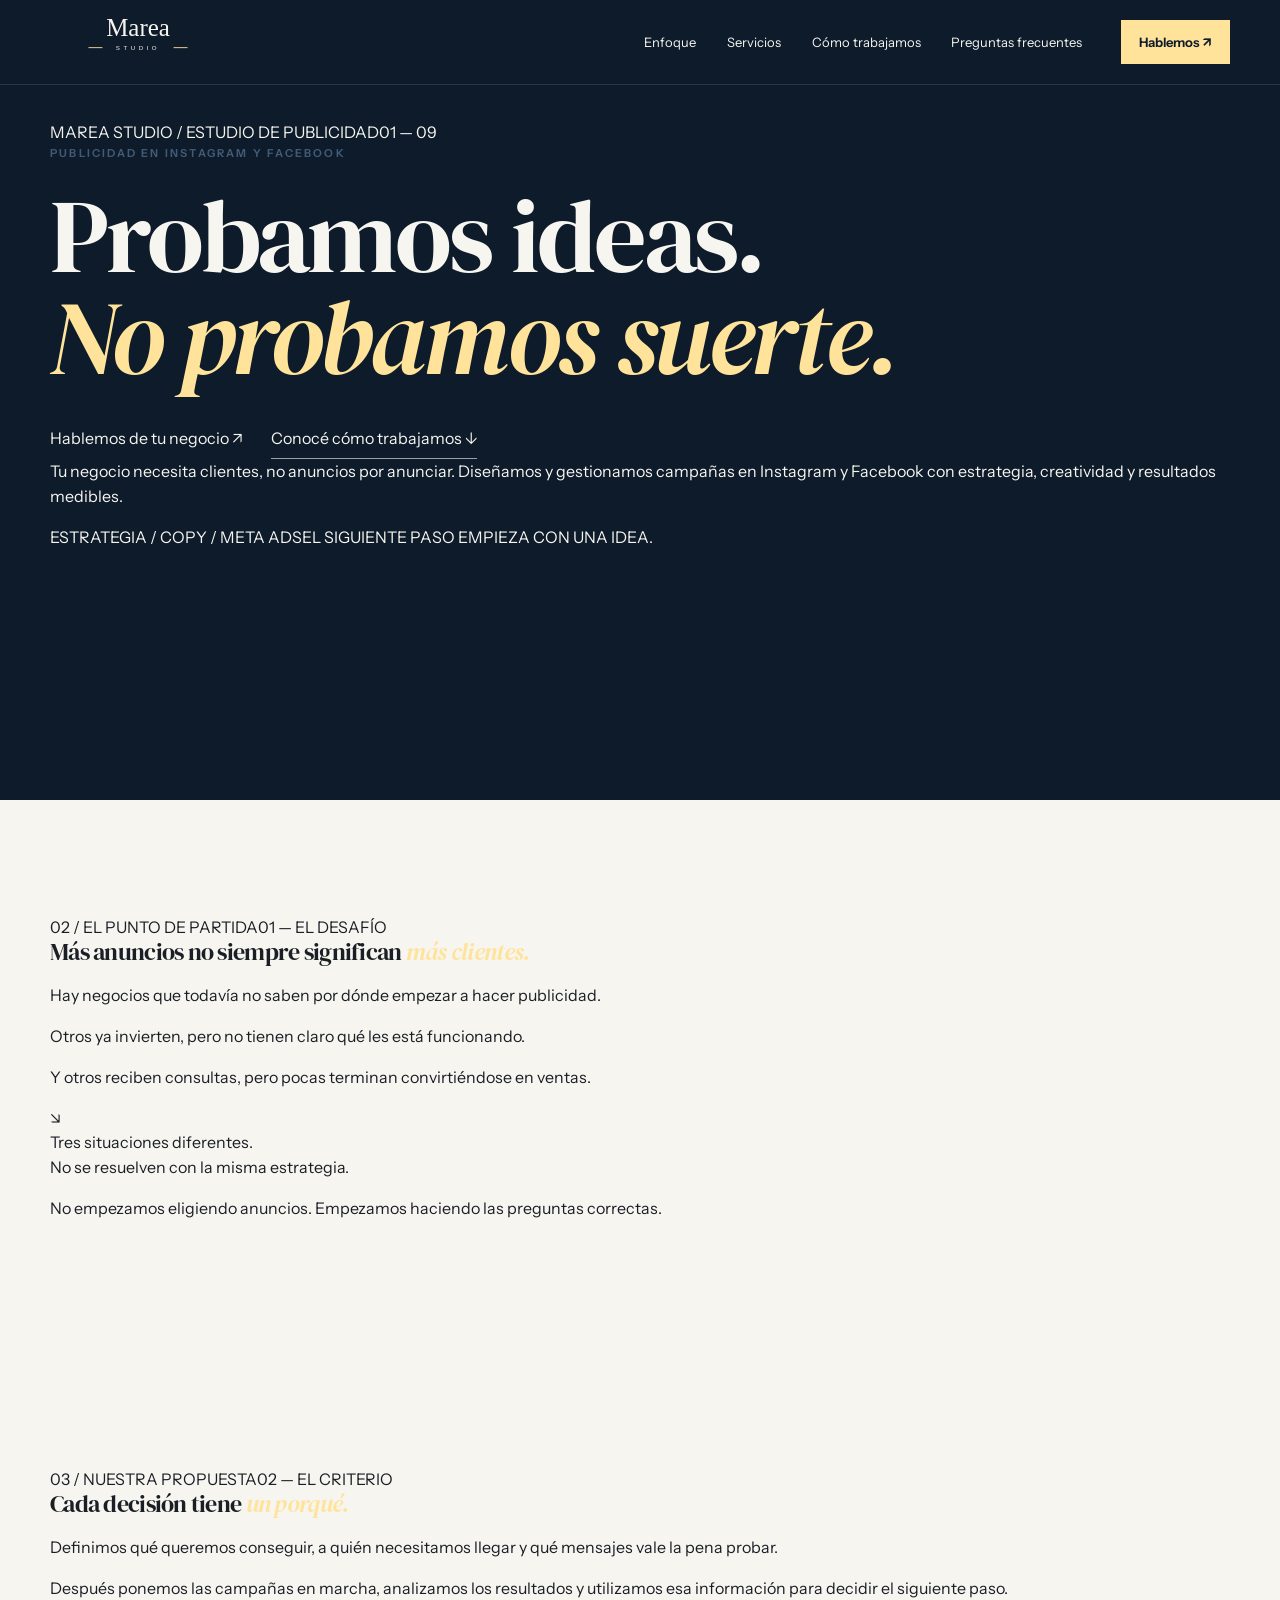
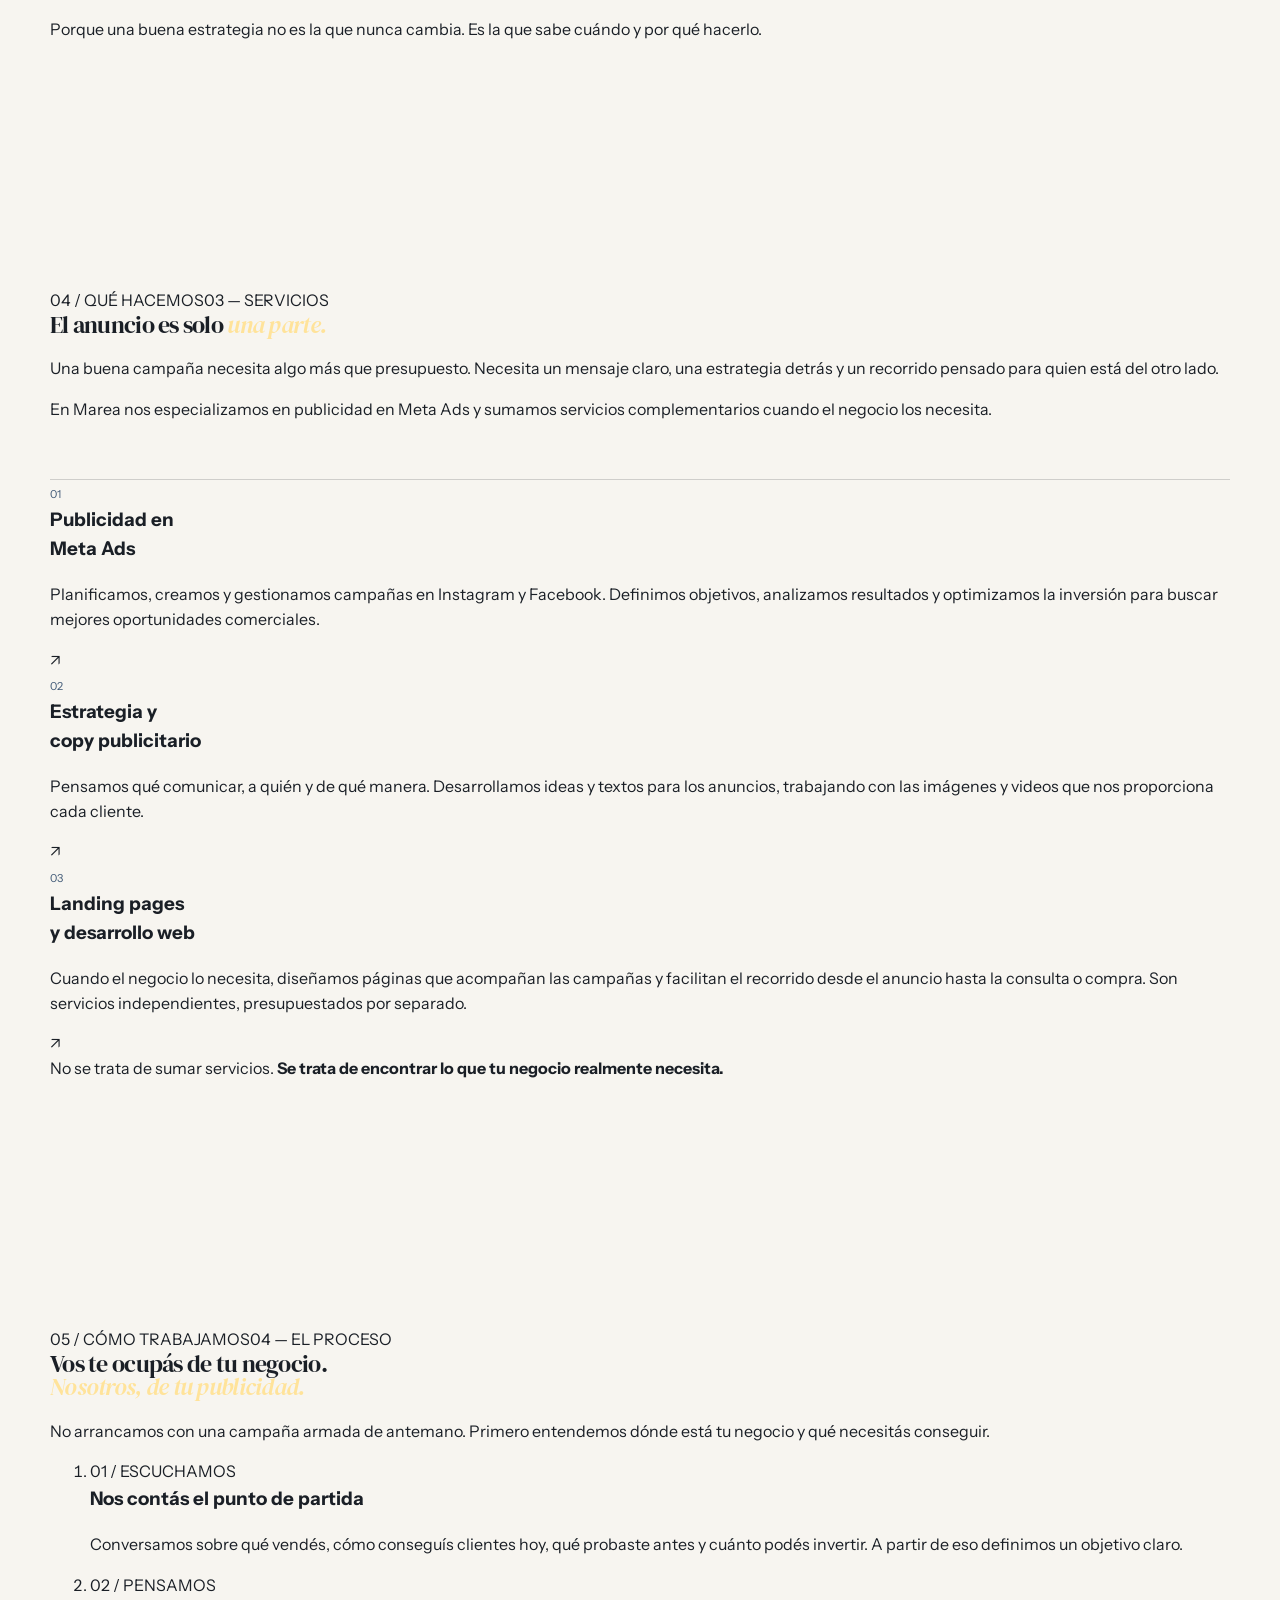
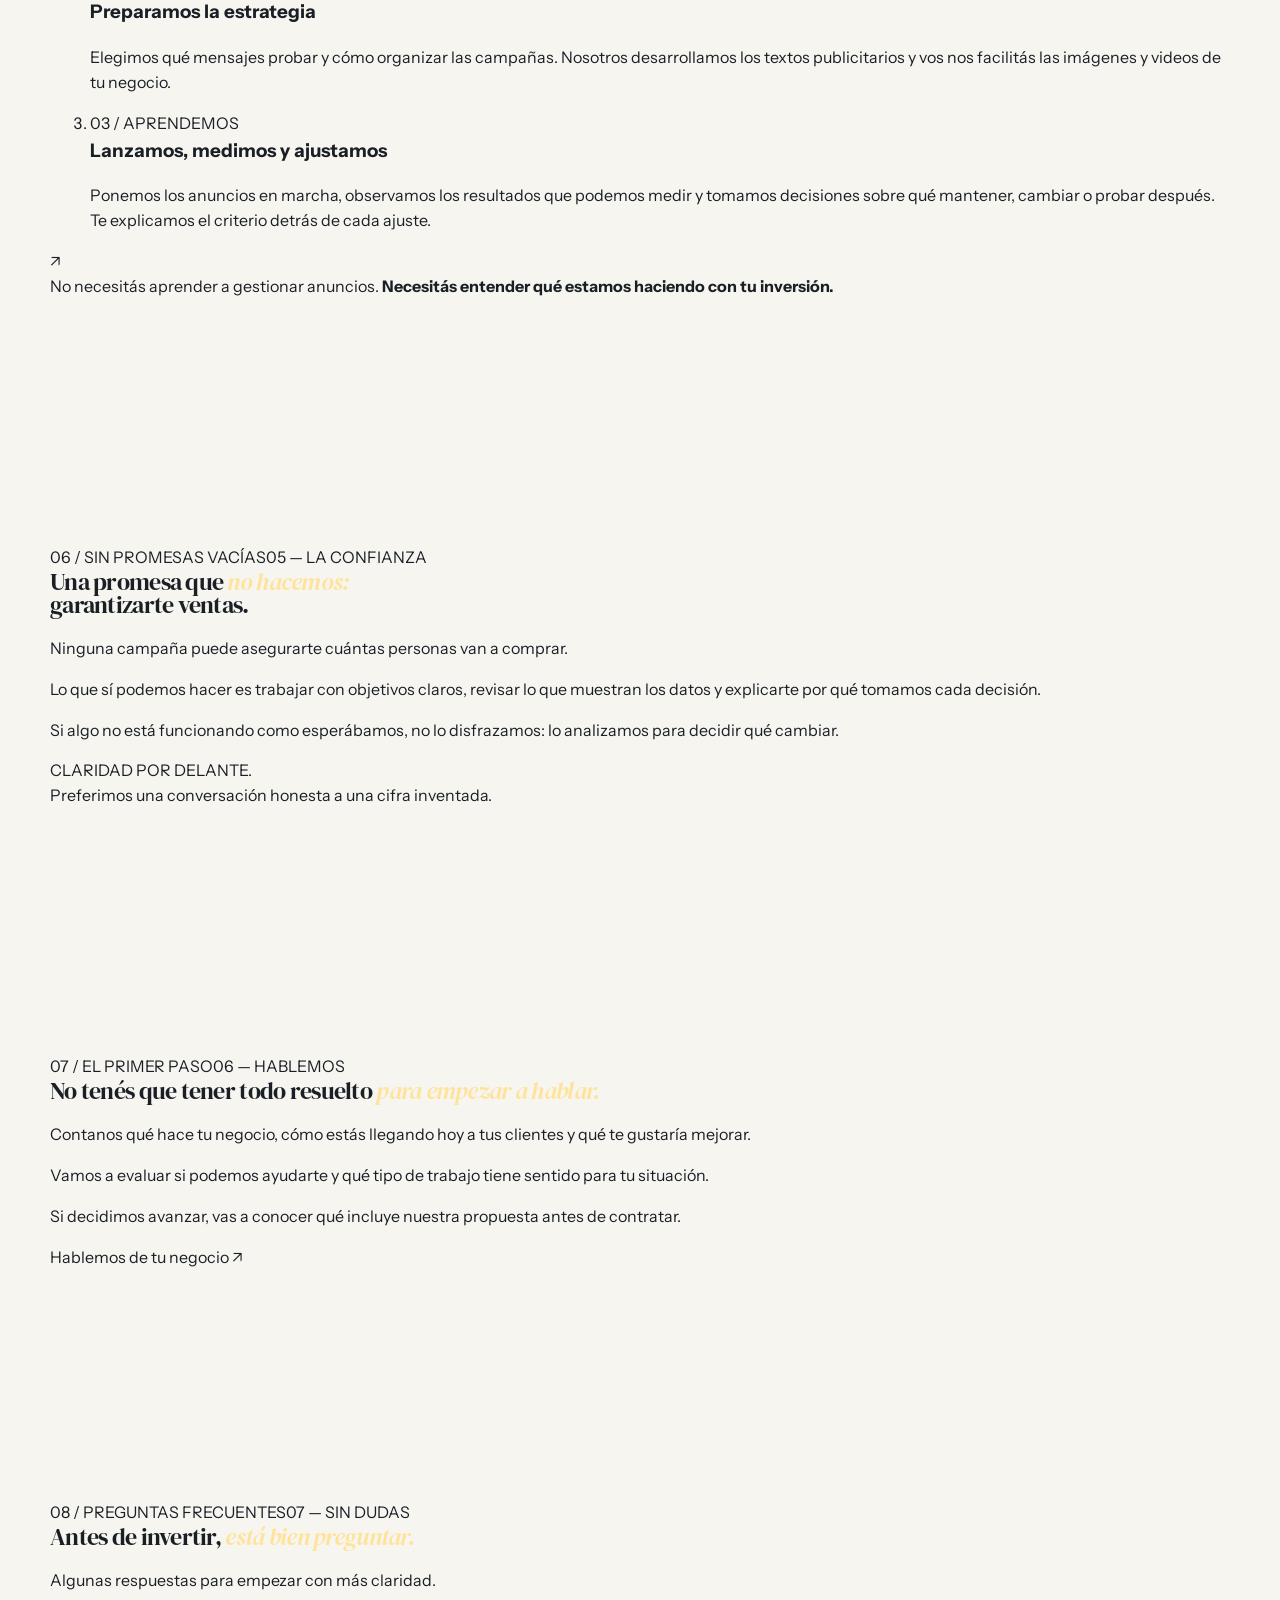
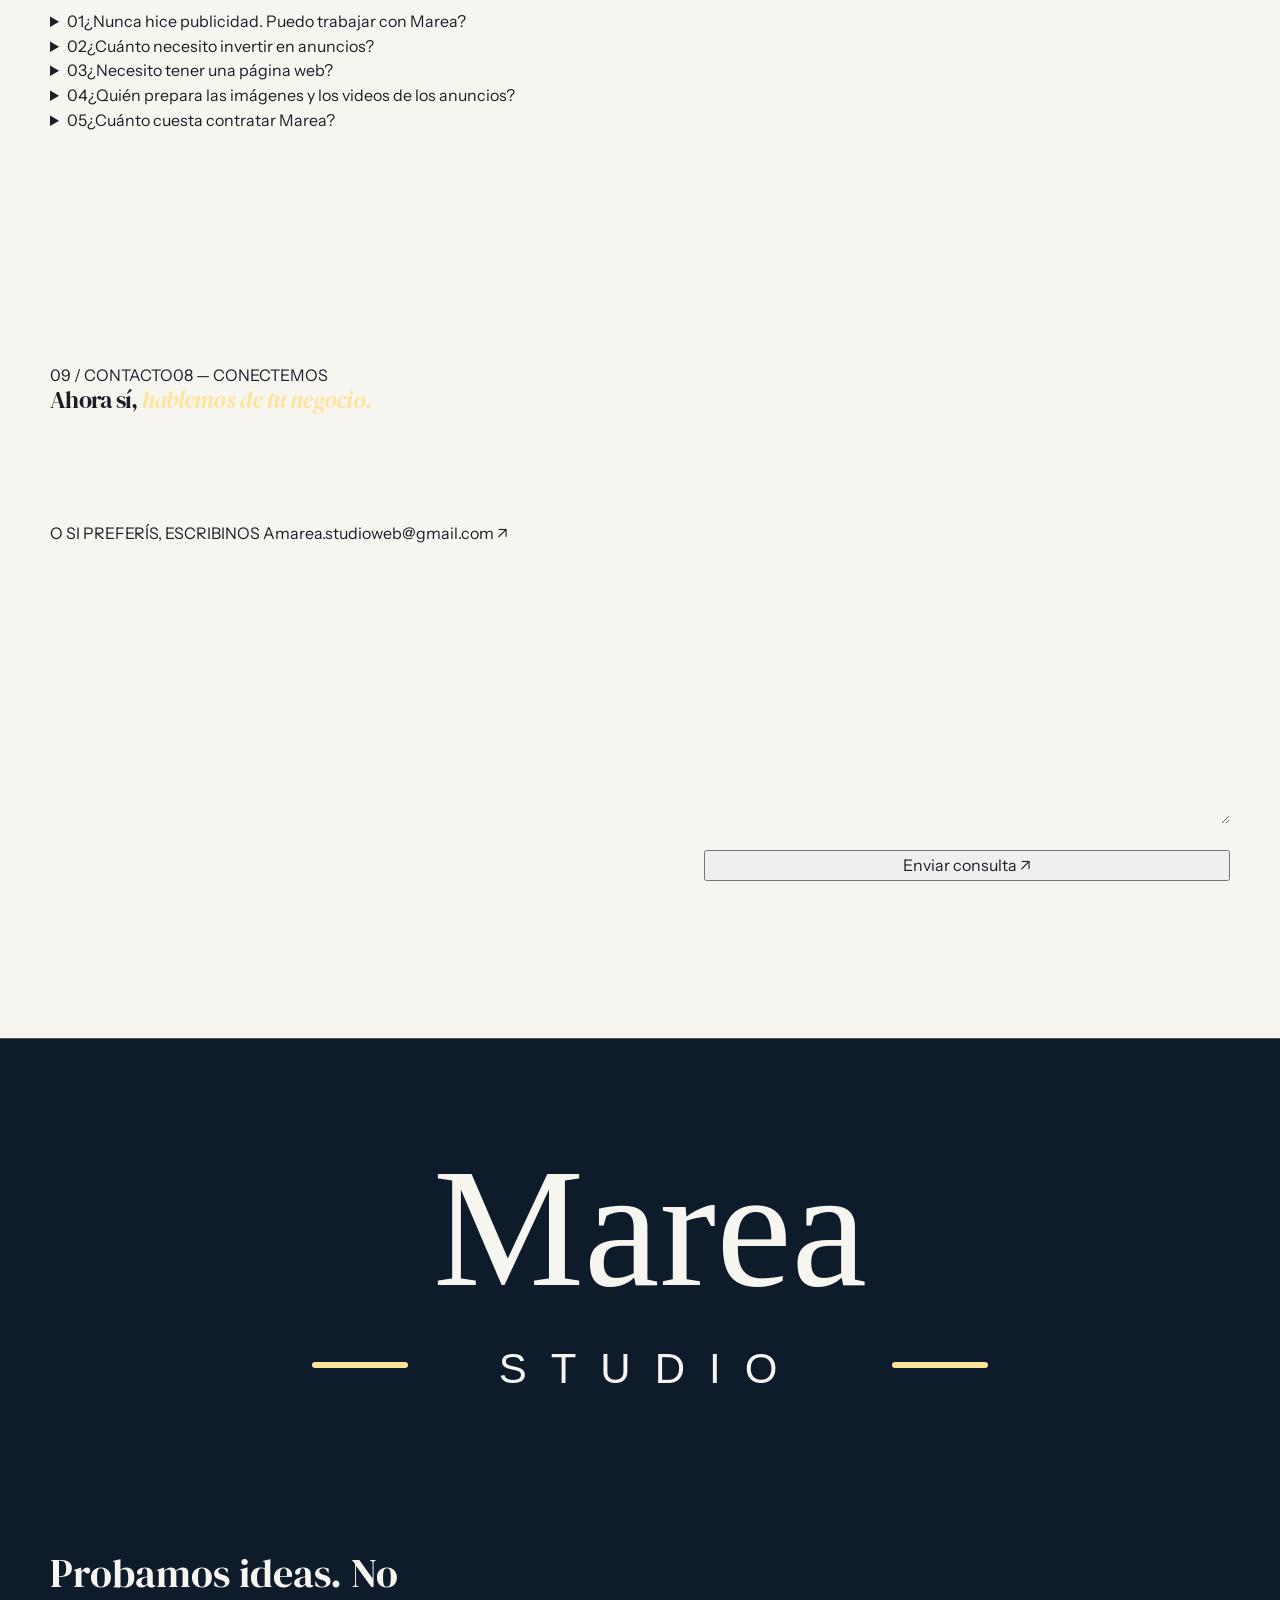
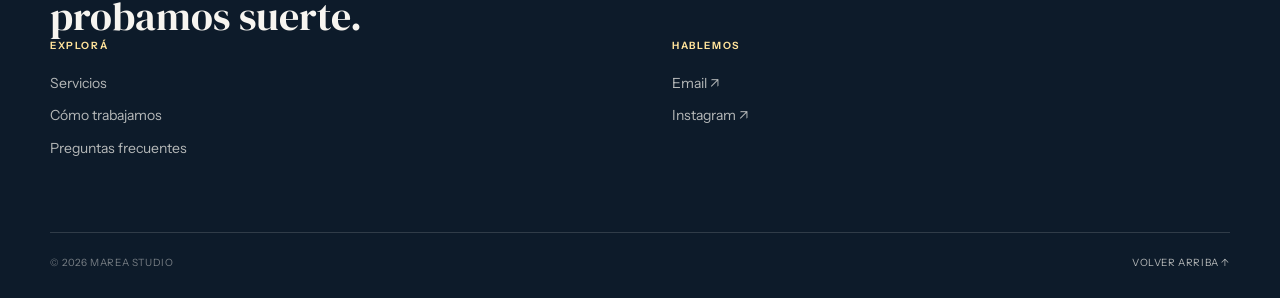
==== commit c7fb0e58: "feat(preview): importar visual V1 aprobado de Marea Studio" ====
--- a/index.html
+++ b/index.html
@@ -1,175 +1,261 @@
 <!doctype html>
-<html lang="es">
-  <head>
-    <meta charset="UTF-8" />
-    <meta name="viewport" content="width=device-width, initial-scale=1.0" />
-    <meta name="description" content="Marea Studio ayuda a marcas y negocios a generar oportunidades con campañas de Meta Ads, creatividad, medición y landing pages orientadas a conversión." />
-    <meta name="robots" content="index, follow" />
-    <meta name="color-scheme" content="light dark" />
-    <meta name="theme-color" content="#0D1B2A" />
-    <meta property="og:title" content="Marea Studio — Meta Ads & Performance" />
-    <meta property="og:description" content="Campañas de Meta Ads, creatividad, medición y experiencias digitales orientadas a conversión." />
-    <meta property="og:type" content="website" />
-    <title>Marea Studio — Meta Ads & Performance</title>
-    <link rel="icon" href="assets/brand/marea-favicon-dark.svg" type="image/svg+xml" />
-    <link rel="preconnect" href="https://fonts.googleapis.com" />
-    <link rel="preconnect" href="https://fonts.gstatic.com" crossorigin />
-    <link href="https://fonts.googleapis.com/css2?family=DM+Serif+Display&family=Instrument+Sans:wdth,wght@75..100,400..700&display=swap" rel="stylesheet" />
-    <link rel="stylesheet" href="styles.css" />
-    <script src="script.js" defer></script>
-  </head>
-  <body>
-    <a class="skip-link" href="#contenido">Ir al contenido</a>
-    <header class="site-header">
-      <div class="container header-inner">
-        <a class="brand-link" href="#inicio" aria-label="Marea Studio, inicio">
-          <img src="assets/brand/marea-logo-primary-dark.svg" alt="Marea Studio" width="1200" height="430" />
-        </a>
-        <button class="menu-toggle" type="button" aria-expanded="false" aria-controls="main-nav">
-          <span class="sr-only">Abrir menú</span><span></span><span></span>
-        </button>
-        <nav id="main-nav" class="main-nav" aria-label="Navegación principal">
-          <a href="#servicios">Servicios</a><a href="#proyectos">Ecosistema</a><a href="#estudio">Enfoque</a><a href="#proceso">Proceso</a>
-          <a class="nav-cta" href="#contacto">Hablemos de tu negocio</a>
-        </nav>
-      </div>
-    </header>
-
-    <main id="contenido">
-      <section class="hero" id="inicio">
-        <div class="container hero-grid">
-          <div class="hero-copy">
-            <p class="eyebrow">Marea Studio · Meta Ads & Performance</p>
-            <h1>Campañas de Meta Ads con un objetivo <em>comercial claro.</em></h1>
-            <p class="hero-lead">Planificamos, lanzamos y optimizamos campañas para generar oportunidades medibles y aprender qué impulsa el crecimiento de tu negocio.</p>
+<html lang="es-AR">
+<head>
+  <meta charset="UTF-8">
+  <meta name="viewport" content="width=device-width,initial-scale=1">
+  <meta name="theme-color" content="#0D1B2A">
+  <meta name="description" content="Marea Studio. Estrategia y gestión de campañas en Instagram y Facebook, con ideas, datos y decisiones claras. Hablemos de tu negocio.">
+  <meta property="og:type" content="website">
+  <meta property="og:title" content="Marea Studio — Probamos ideas. No probamos suerte.">
+  <meta property="og:description" content="Publicidad en Instagram y Facebook con estrategia, creatividad y resultados medibles.">
+  <title>Marea Studio — Probamos ideas. No probamos suerte.</title>
+  <link rel="icon" type="image/svg+xml" href="assets/brand/marea-favicon-dark.svg">
+  <link rel="preconnect" href="https://fonts.googleapis.com">
+  <link rel="preconnect" href="https://fonts.gstatic.com" crossorigin>
+  <link href="https://fonts.googleapis.com/css2?family=DM+Serif+Display&family=Instrument+Sans:wdth,wght@75..100,400..700&display=swap" rel="stylesheet">
+  <link rel="stylesheet" href="styles.css">
+  <script src="script.js" defer></script>
+</head>
+<body>
+  <a class="skip-link" href="#contenido">Ir al contenido</a>
+  <header class="site-header" id="cabecera">
+    <div class="container header-inner">
+      <a href="#inicio" class="brand-link" aria-label="Marea Studio — Inicio">
+        <img src="assets/brand/marea-logo-primary-dark.svg" width="1200" height="430" alt="Marea Studio">
+      </a>
+      <button type="button" class="menu-toggle" aria-expanded="false" aria-controls="navegacion">
+        <span class="sr-only">Abrir menú</span>
+        <span class="menu-icon" aria-hidden="true"><span></span><span></span></span>
+      </button>
+      <nav class="main-nav" id="navegacion" aria-label="Navegación principal">
+        <a href="#propuesta">Enfoque</a>
+        <a href="#servicios">Servicios</a>
+        <a href="#proceso">Cómo trabajamos</a>
+        <a href="#preguntas">Preguntas frecuentes</a>
+        <a href="#contacto" class="nav-cta">Hablemos <span aria-hidden="true">↗</span></a>
+      </nav>
+    </div>
+  </header>
+
+  <main id="contenido">
+    <!-- 01: Portada -->
+    <section class="hero" id="inicio" aria-labelledby="hero-title">
+      <div class="container hero-inner">
+        <div class="hero-topline"><span>MAREA STUDIO / ESTUDIO DE PUBLICIDAD</span><span class="hero-topline-right">01 — 09</span></div>
+        <div class="hero-core">
+          <p class="eyebrow eyebrow-light">PUBLICIDAD EN INSTAGRAM Y FACEBOOK</p>
+          <h1 id="hero-title">Probamos ideas.<br><em>No probamos suerte.</em></h1>
+          <div class="hero-bottom">
             <div class="hero-actions">
-              <a class="button button-primary" href="#contacto">Hablemos de tu negocio <span aria-hidden="true">↗</span></a>
-              <a class="text-link" href="#servicios">Cómo trabajamos <span aria-hidden="true">↓</span></a>
+              <a class="btn btn-primary" href="#contacto">Hablemos de tu negocio <span aria-hidden="true">↗</span></a>
+              <a class="text-link text-link-light" href="#proceso">Conocé cómo trabajamos <span aria-hidden="true">↓</span></a>
             </div>
-          </div>
-          <div class="hero-art" aria-hidden="true">
-            <div class="hero-art-frame">
-              <span class="art-index">01—04</span>
-              <div class="art-ribbon art-ribbon-top"></div>
-              <div class="art-ribbon art-ribbon-middle"></div>
-              <div class="art-ribbon art-ribbon-bottom"></div>
-              <span class="art-axis"></span>
-              <p>Estrategia + anuncios<br />medición + conversión</p>
+            <p class="hero-description">Tu negocio necesita clientes, no anuncios por anunciar. Diseñamos y gestionamos campañas en Instagram y Facebook con estrategia, creatividad y resultados medibles.</p>
+          </div>
+        </div>
+        <div class="hero-floor"><span>ESTRATEGIA / COPY / META ADS</span><span>EL SIGUIENTE PASO EMPIEZA CON UNA IDEA.</span></div>
+      </div>
+    </section>
+
+    <!-- 02: El problema -->
+    <section class="section section-problem" id="punto-de-partida" aria-labelledby="problem-title">
+      <div class="container">
+        <div class="section-index"><span>02 / EL PUNTO DE PARTIDA</span><span class="section-index-line"></span><span>01 — EL DESAFÍO</span></div>
+        <div class="section-heading-grid">
+          <h2 id="problem-title">Más anuncios no siempre significan <em>más clientes.</em></h2>
+          <div class="problem-lead">
+            <p>Hay negocios que todavía no saben por dónde empezar a hacer publicidad.</p>
+            <p>Otros ya invierten, pero no tienen claro qué les está funcionando.</p>
+            <p>Y otros reciben consultas, pero pocas terminan convirtiéndose en ventas.</p>
+          </div>
+        </div>
+        <div class="problem-statement">
+          <span class="statement-mark" aria-hidden="true">↘</span>
+          <div>
+            <p class="statement-strong">Tres situaciones diferentes.<br>No se resuelven con la misma estrategia.</p>
+            <p>No empezamos eligiendo anuncios. Empezamos haciendo las preguntas correctas.</p>
+          </div>
+        </div>
+      </div>
+    </section>
+
+    <!-- 03: Propuesta -->
+    <section class="section section-proposal" id="propuesta" aria-labelledby="proposal-title">
+      <div class="container">
+        <div class="section-index section-index-light"><span>03 / NUESTRA PROPUESTA</span><span class="section-index-line"></span><span>02 — EL CRITERIO</span></div>
+        <div class="proposal-layout">
+          <div class="proposal-title">
+            <h2 id="proposal-title">Cada decisión tiene <em>un porqué.</em></h2>
+          </div>
+          <div class="proposal-copy">
+            <p>Definimos qué queremos conseguir, a quién necesitamos llegar y qué mensajes vale la pena probar.</p>
+            <p>Después ponemos las campañas en marcha, analizamos los resultados y utilizamos esa información para decidir el siguiente paso.</p>
+            <p class="proposal-emphasis">Porque una buena estrategia no es la que nunca cambia. Es la que sabe cuándo y por qué hacerlo.</p>
+          </div>
+        </div>
+      </div>
+    </section>
+
+    <!-- 04: Servicios -->
+    <section class="section section-services" id="servicios" aria-labelledby="services-title">
+      <div class="container">
+        <div class="section-index"><span>04 / QUÉ HACEMOS</span><span class="section-index-line"></span><span>03 — SERVICIOS</span></div>
+        <div class="services-intro">
+          <h2 id="services-title">El anuncio es solo <em>una parte.</em></h2>
+          <div class="services-intro-copy">
+            <p>Una buena campaña necesita algo más que presupuesto. Necesita un mensaje claro, una estrategia detrás y un recorrido pensado para quien está del otro lado.</p>
+            <p>En Marea nos especializamos en publicidad en Meta Ads y sumamos servicios complementarios cuando el negocio los necesita.</p>
+          </div>
+        </div>
+        <div class="service-list">
+          <article class="service-row">
+            <span class="service-number">01</span>
+            <h3>Publicidad en<br>Meta Ads</h3>
+            <p>Planificamos, creamos y gestionamos campañas en Instagram y Facebook. Definimos objetivos, analizamos resultados y optimizamos la inversión para buscar mejores oportunidades comerciales.</p>
+            <span class="service-arrow" aria-hidden="true">↗</span>
+          </article>
+          <article class="service-row">
+            <span class="service-number">02</span>
+            <h3>Estrategia y<br>copy publicitario</h3>
+            <p>Pensamos qué comunicar, a quién y de qué manera. Desarrollamos ideas y textos para los anuncios, trabajando con las imágenes y videos que nos proporciona cada cliente.</p>
+            <span class="service-arrow" aria-hidden="true">↗</span>
+          </article>
+          <article class="service-row">
+            <span class="service-number">03</span>
+            <h3>Landing pages<br>y desarrollo web</h3>
+            <p>Cuando el negocio lo necesita, diseñamos páginas que acompañan las campañas y facilitan el recorrido desde el anuncio hasta la consulta o compra. Son servicios independientes, presupuestados por separado.</p>
+            <span class="service-arrow" aria-hidden="true">↗</span>
+          </article>
+        </div>
+        <p class="services-ending">No se trata de sumar servicios. <strong>Se trata de encontrar lo que tu negocio realmente necesita.</strong></p>
+      </div>
+    </section>
+
+    <!-- 05: Proceso -->
+    <section class="section section-process" id="proceso" aria-labelledby="process-title">
+      <div class="container">
+        <div class="section-index"><span>05 / CÓMO TRABAJAMOS</span><span class="section-index-line"></span><span>04 — EL PROCESO</span></div>
+        <div class="process-heading">
+          <h2 id="process-title">Vos te ocupás de tu negocio.<br><em>Nosotros, de tu publicidad.</em></h2>
+          <p>No arrancamos con una campaña armada de antemano. Primero entendemos dónde está tu negocio y qué necesitás conseguir.</p>
+        </div>
+        <ol class="process-steps">
+          <li><span class="step-number">01 / ESCUCHAMOS</span><h3>Nos contás el punto de partida</h3><p>Conversamos sobre qué vendés, cómo conseguís clientes hoy, qué probaste antes y cuánto podés invertir. A partir de eso definimos un objetivo claro.</p></li>
+          <li><span class="step-number">02 / PENSAMOS</span><h3>Preparamos la estrategia</h3><p>Elegimos qué mensajes probar y cómo organizar las campañas. Nosotros desarrollamos los textos publicitarios y vos nos facilitás las imágenes y videos de tu negocio.</p></li>
+          <li><span class="step-number">03 / APRENDEMOS</span><h3>Lanzamos, medimos y ajustamos</h3><p>Ponemos los anuncios en marcha, observamos los resultados que podemos medir y tomamos decisiones sobre qué mantener, cambiar o probar después. Te explicamos el criterio detrás de cada ajuste.</p></li>
+        </ol>
+        <div class="process-footer"><span aria-hidden="true">↗</span><p>No necesitás aprender a gestionar anuncios. <strong>Necesitás entender qué estamos haciendo con tu inversión.</strong></p></div>
+      </div>
+    </section>
+
+    <!-- 06: Transparencia -->
+    <section class="section section-trust" id="transparencia" aria-labelledby="trust-title">
+      <div class="container">
+        <div class="section-index section-index-light"><span>06 / SIN PROMESAS VACÍAS</span><span class="section-index-line"></span><span>05 — LA CONFIANZA</span></div>
+        <div class="trust-layout">
+          <h2 id="trust-title">Una promesa que <em>no hacemos:</em><br>garantizarte ventas.</h2>
+          <div class="trust-copy">
+            <p>Ninguna campaña puede asegurarte cuántas personas van a comprar.</p>
+            <p>Lo que sí podemos hacer es trabajar con objetivos claros, revisar lo que muestran los datos y explicarte por qué tomamos cada decisión.</p>
+            <p>Si algo no está funcionando como esperábamos, no lo disfrazamos: lo analizamos para decidir qué cambiar.</p>
+          </div>
+        </div>
+        <div class="trust-closing"><span>CLARIDAD POR DELANTE.</span><p>Preferimos una conversación honesta a una cifra inventada.</p></div>
+      </div>
+    </section>
+
+    <!-- 07 visual = 08 copy: CTA de transición -->
+    <section class="section section-invitation" id="primer-paso" aria-labelledby="invitation-title">
+      <div class="container invitation-inner">
+        <div class="section-index"><span>07 / EL PRIMER PASO</span><span class="section-index-line"></span><span>06 — HABLEMOS</span></div>
+        <div class="invitation-grid">
+          <h2 id="invitation-title">No tenés que tener todo resuelto <em>para empezar a hablar.</em></h2>
+          <div class="invitation-body">
+            <p>Contanos qué hace tu negocio, cómo estás llegando hoy a tus clientes y qué te gustaría mejorar.</p>
+            <p>Vamos a evaluar si podemos ayudarte y qué tipo de trabajo tiene sentido para tu situación.</p>
+            <p>Si decidimos avanzar, vas a conocer qué incluye nuestra propuesta antes de contratar.</p>
+            <a class="btn btn-dark" href="#contacto">Hablemos de tu negocio <span aria-hidden="true">↗</span></a>
+          </div>
+        </div>
+      </div>
+    </section>
+
+    <!-- 08 visual = 07 copy: FAQ -->
+    <section class="section section-faq" id="preguntas" aria-labelledby="faq-title">
+      <div class="container">
+        <div class="section-index"><span>08 / PREGUNTAS FRECUENTES</span><span class="section-index-line"></span><span>07 — SIN DUDAS</span></div>
+        <div class="faq-layout">
+          <div class="faq-heading">
+            <h2 id="faq-title">Antes de invertir, <em>está bien preguntar.</em></h2>
+            <p>Algunas respuestas para empezar con más claridad.</p>
+          </div>
+          <div class="faq-list">
+            <details class="faq-item">
+              <summary><span class="faq-number">01</span><span>¿Nunca hice publicidad. Puedo trabajar con Marea?</span><span class="faq-toggle" aria-hidden="true"></span></summary>
+              <div class="faq-answer"><p>Sí. No necesitás haber hecho campañas antes. Empezamos por entender tu negocio, tus objetivos y tu punto de partida.</p></div>
+            </details>
+            <details class="faq-item">
+              <summary><span class="faq-number">02</span><span>¿Cuánto necesito invertir en anuncios?</span><span class="faq-toggle" aria-hidden="true"></span></summary>
+              <div class="faq-answer"><p>No hay un presupuesto que sirva para todos los negocios. Depende de qué vendés, a quién buscás llegar y qué querés conseguir. Lo evaluamos con vos antes de definir una campaña.</p></div>
+            </details>
+            <details class="faq-item">
+              <summary><span class="faq-number">03</span><span>¿Necesito tener una página web?</span><span class="faq-toggle" aria-hidden="true"></span></summary>
+              <div class="faq-answer"><p>No siempre. Según el objetivo, una campaña puede llevar a WhatsApp u otros destinos de contacto. Si una landing page tiene sentido para tu negocio, podemos cotizarla como un servicio independiente.</p></div>
+            </details>
+            <details class="faq-item">
+              <summary><span class="faq-number">04</span><span>¿Quién prepara las imágenes y los videos de los anuncios?</span><span class="faq-toggle" aria-hidden="true"></span></summary>
+              <div class="faq-answer"><p>Vos aportás las fotos y videos de tu negocio. En Marea trabajamos la estrategia, las ideas y los textos publicitarios.</p></div>
+            </details>
+            <details class="faq-item">
+              <summary><span class="faq-number">05</span><span>¿Cuánto cuesta contratar Marea?</span><span class="faq-toggle" aria-hidden="true"></span></summary>
+              <div class="faq-answer"><p>La gestión se cotiza según las necesidades de cada proyecto. Te explicamos qué incluye la propuesta antes de empezar. La inversión publicitaria y los servicios web se definen por separado.</p></div>
+            </details>
+          </div>
+        </div>
+      </div>
+    </section>
+
+    <!-- 09: Formulario -->
+    <section class="section section-contact" id="contacto" aria-labelledby="contact-title">
+      <div class="container">
+        <div class="section-index section-index-light"><span>09 / CONTACTO</span><span class="section-index-line"></span><span>08 — CONECTEMOS</span></div>
+        <div class="contact-grid">
+          <div class="contact-copy">
+            <h2 id="contact-title">Ahora sí, <em>hablemos de tu negocio.</em></h2>
+            <p>Contanos quién sos y qué querés mejorar. No necesitás tener una estrategia definida: alcanza con que nos cuentes un poco de tu negocio y lo que estás buscando.</p>
+            <div class="contact-alt"><span>O SI PREFERÍS, ESCRIBINOS A</span><a href="mailto:marea.studioweb@gmail.com">marea.studioweb@gmail.com ↗</a></div>
+          </div>
+          <form class="contact-form" id="contact-form">
+            <div class="form-row">
+              <div class="form-field"><label for="nombre">Tu nombre <span aria-hidden="true">*</span></label><input id="nombre" name="nombre" type="text" autocomplete="name" placeholder="¿Cómo te llamás?" required maxlength="120"></div>
+              <div class="form-field"><label for="negocio">Nombre del negocio <span aria-hidden="true">*</span></label><input id="negocio" name="negocio" type="text" autocomplete="organization" placeholder="Tu marca o empresa" required maxlength="160"></div>
             </div>
-          </div>
-        </div>
-        <div class="container hero-foot"><span>Meta Ads para marcas y negocios</span><span>Trabajamos de forma remota</span></div>
-      </section>
-
-      <section class="section services" id="servicios">
-        <div class="container">
-          <div class="section-heading split-heading">
-            <div><p class="eyebrow">01 · Servicios</p><h2>Menos pauta a ciegas.<br />Más decisiones con datos.</h2></div>
-            <p>No se trata solo de prender anuncios. Construimos un sistema simple alrededor del objetivo del negocio: atraer, medir, aprender y optimizar.</p>
-          </div>
-          <div class="service-list">
-            <article class="service-card"><span class="service-number">01</span><div><h3>Gestión de Meta Ads</h3><p>Estrategia, configuración, lanzamiento y optimización continua de campañas en Facebook e Instagram.</p></div><span class="service-mark" aria-hidden="true">↗</span></article>
-            <article class="service-card"><span class="service-number">02</span><div><h3>Creatividades & Testing</h3><p>Definimos mensajes, ángulos y piezas para probar qué propuesta conecta mejor con tu audiencia.</p></div><span class="service-mark" aria-hidden="true">↗</span></article>
-            <article class="service-card"><span class="service-number">03</span><div><h3>Landing & Conversión</h3><p>Cuando hace falta, diseñamos la página de destino para que el tráfico tenga un camino claro hacia la consulta o venta.</p></div><span class="service-mark" aria-hidden="true">↗</span></article>
-            <article class="service-card"><span class="service-number">04</span><div><h3>Medición & Optimización</h3><p>Ordenamos la medición para entender qué está funcionando y dónde conviene intervenir después.</p></div><span class="service-mark" aria-hidden="true">↗</span></article>
-          </div>
-        </div>
-      </section>
-
-      <section class="section portfolio" id="proyectos">
-        <div class="container">
-          <div class="section-heading portfolio-heading">
-            <div><p class="eyebrow light">02 · Ecosistema digital</p><h2>La campaña no termina en el anuncio.</h2></div>
-            <p>También podemos resolver la experiencia de destino cuando el sitio o la landing frenan la conversión.</p>
-          </div>
-          <div class="project-grid" aria-label="Proyectos digitales seleccionados">
-            <article class="project-card project-card--featured">
-              <p class="project-index" aria-hidden="true">01 / 02</p>
-              <div class="project-preview" data-preview-scroll>
-                <div class="browser-bar" aria-hidden="true"><span></span><span></span><span></span><p>atelier-cafe-xi.vercel.app</p></div>
-                <iframe src="https://atelier-cafe-xi.vercel.app" title="Vista previa del sitio web de Atelier Café" loading="lazy" tabindex="-1"></iframe>
-              </div>
-              <div class="project-content">
-                <div class="project-copy">
-                  <p class="project-category">Proyecto conceptual · Landing / presencia digital</p>
-                  <h3>Atelier Café</h3>
-                  <p class="project-description">Una experiencia digital enfocada en presentar una propuesta con claridad y llevar al usuario a la acción.</p>
-                </div>
-                <a class="project-link" href="https://atelier-cafe-xi.vercel.app" target="_blank" rel="noopener noreferrer" aria-label="Ver el proyecto Atelier Café en una pestaña nueva">Ver proyecto <span aria-hidden="true">↗</span></a>
-              </div>
-            </article>
-            <article class="project-card project-card--offset">
-              <p class="project-index" aria-hidden="true">02 / 02</p>
-              <div class="project-preview project-preview--norte" data-preview-scroll>
-                <div class="browser-bar" aria-hidden="true"><span></span><span></span><span></span><p>norte-estudio-lyart.vercel.app</p></div>
-                <iframe src="https://norte-estudio-lyart.vercel.app" title="Vista previa del sitio web de Norte Estudio" loading="lazy" tabindex="-1"></iframe>
-              </div>
-              <div class="project-content">
-                <div class="project-copy">
-                  <p class="project-category">Proyecto conceptual · Experiencia digital</p>
-                  <h3>Norte Estudio</h3>
-                  <p class="project-description">Un sitio pensado para ordenar información, comunicar valor y acompañar el recorrido de un potencial cliente.</p>
-                </div>
-                <a class="project-link" href="https://norte-estudio-lyart.vercel.app" target="_blank" rel="noopener noreferrer" aria-label="Ver el proyecto Norte Estudio en una pestaña nueva">Ver proyecto <span aria-hidden="true">↗</span></a>
-              </div>
-            </article>
-          </div>
-        </div>
-      </section>
-
-      <section class="section why" id="estudio">
-        <div class="container why-grid">
-          <div class="why-intro"><p class="eyebrow">03 · Por qué Marea</p><h2>Menos ruido.<br /><em>Más criterio.</em></h2><p>Miramos todo el recorrido: estrategia, anuncio, creatividad, página y medición. Así las decisiones no se toman con métricas aisladas.</p></div>
-          <ul class="benefit-list">
-            <li><span>01</span><div><h3>Objetivo comercial primero</h3><p>La campaña parte de lo que el negocio necesita conseguir.</p></div></li>
-            <li><span>02</span><div><h3>Medición clara</h3><p>Definimos qué mirar y qué significa cada dato.</p></div></li>
-            <li><span>03</span><div><h3>Testing continuo</h3><p>Probamos mensajes, públicos y creatividades para aprender rápido.</p></div></li>
-            <li><span>04</span><div><h3>Conversión de punta a punta</h3><p>Si la landing frena el rendimiento, también podemos resolverla.</p></div></li>
-            <li><span>05</span><div><h3>Comunicación directa</h3><p>Sin capas innecesarias entre tu negocio y quien trabaja las campañas.</p></div></li>
-          </ul>
-        </div>
-      </section>
-
-      <section class="section process" id="proceso">
-        <div class="container">
-          <div class="section-heading"><p class="eyebrow">04 · Cómo trabajamos</p><h2>De entender el negocio a optimizar con datos.</h2></div>
-          <ol class="process-grid">
-            <li><span>01</span><h3>Entendemos<br />tu negocio</h3><p>Revisamos oferta, objetivo, audiencia y cómo conseguís clientes hoy.</p></li>
-            <li><span>02</span><h3>Definimos<br />la estrategia</h3><p>Armamos campaña, mensaje, recorrido y qué necesitamos medir.</p></li>
-            <li><span>03</span><h3>Lanzamos y<br />testeamos</h3><p>Ponemos en marcha anuncios y variantes para obtener señales reales.</p></li>
-            <li><span>04</span><h3>Medimos y<br />optimizamos</h3><p>Leemos los datos, detectamos fricción y priorizamos los próximos cambios.</p></li>
-          </ol>
-        </div>
-      </section>
-
-      <section class="section contact" id="contacto">
-        <div class="container contact-grid">
-          <div class="contact-copy"><p class="eyebrow light">05 · Primera conversación</p><h2>¿Tiene sentido Meta Ads<br /><em>para tu negocio?</em></h2><p>Contanos qué vendés y qué querés conseguir. Revisamos el punto de partida y vemos si podemos ayudarte.</p><a href="mailto:marea.studioweb@gmail.com">marea.studioweb@gmail.com</a></div>
-          <form class="contact-form" id="contact-form" aria-describedby="form-note">
-            <div class="form-row"><div class="form-field"><label for="nombre">Nombre</label><input id="nombre" name="nombre" type="text" autocomplete="name" required placeholder="Tu nombre" /></div><div class="form-field"><label for="marca">Negocio / marca</label><input id="marca" name="marca" type="text" autocomplete="organization" required placeholder="Nombre de tu marca" /></div></div>
-            <div class="form-row"><div class="form-field"><label for="email">Email</label><input id="email" name="email" type="email" autocomplete="email" required placeholder="tu@email.com" /></div><div class="form-field"><label for="web">Instagram o web actual</label><input id="web" name="web" type="text" inputmode="url" placeholder="@usuario o sitio web" /></div></div>
-            <div class="form-field"><label for="necesidad">¿Qué querés conseguir?</label><select id="necesidad" name="necesidad" required><option value="" disabled selected>Elegí una opción</option><option>Generar más consultas</option><option>Generar ventas</option><option>Mejorar campañas actuales</option><option>Empezar a anunciar desde cero</option><option>Necesito una landing para mis campañas</option><option>No estoy seguro todavía</option></select></div>
-            <div class="form-field"><label for="idea">Contanos un poco más</label><textarea id="idea" name="idea" rows="4" required placeholder="¿Qué vendés, cómo conseguís clientes hoy y qué te gustaría mejorar?"></textarea></div>
-            <button class="button button-yellow" type="submit">Quiero evaluar mi caso <span aria-hidden="true">↗</span></button>
-            <p class="form-note" id="form-note">Al enviar, se abrirá tu aplicación de correo.</p>
+            <div class="form-row">
+              <div class="form-field"><label for="email">Email <span aria-hidden="true">*</span></label><input id="email" name="email" type="email" autocomplete="email" placeholder="tu@email.com" required maxlength="254"></div>
+              <div class="form-field"><label for="instagram">Instagram o sitio web (opcional)</label><input id="instagram" name="instagram" type="text" placeholder="@tunegocio o sitio web" maxlength="200"></div>
+            </div>
+            <div class="form-field"><label for="objetivo">¿Qué querés conseguir? <span aria-hidden="true">*</span></label><select id="objetivo" name="objetivo" required><option value="" disabled selected>Seleccioná tu objetivo</option><option>Empezar con publicidad</option><option>Mejorar mis campañas</option><option>Recibir más consultas</option><option>Conseguir más ventas</option><option>Otra necesidad</option></select></div>
+            <div class="form-field"><label for="contexto">Contanos un poco más <span aria-hidden="true">*</span></label><textarea id="contexto" name="contexto" required rows="4" maxlength="3000" placeholder="¿Qué vendés y qué te gustaría mejorar?"></textarea></div>
+            <button class="btn btn-primary btn-submit" type="submit">Enviar consulta <span aria-hidden="true">↗</span></button>
+            <p class="form-note" id="form-note" role="status">Se abrirá tu aplicación de correo con la consulta preparada. Tendrás que enviarla desde allí.</p>
           </form>
         </div>
-      </section>
-    </main>
-    <footer class="site-footer">
-      <div class="container footer-main">
-        <div class="footer-identity">
-          <a class="brand-link footer-brand" href="#inicio" aria-label="Marea Studio, volver al inicio">
-            <img src="assets/brand/marea-logo-primary-dark.svg" alt="Marea Studio" width="1200" height="430" />
-          </a>
-          <p>Meta Ads, performance y experiencias digitales orientadas a conversión.</p>
-        </div>
-        <div class="footer-links" aria-label="Enlaces del pie de página">
-          <div><span>Explorá</span><a href="#servicios">Servicios</a><a href="#proyectos">Ecosistema</a><a href="#estudio">Enfoque</a><a href="#proceso">Proceso</a></div>
-          <div><span>Conectemos</span><a href="mailto:marea.studioweb@gmail.com">Email ↗</a><a href="https://www.instagram.com/marea.studioweb/" target="_blank" rel="noreferrer">Instagram ↗</a></div>
-        </div>
-      </div>
-      <div class="container footer-bottom"><span>© <span id="year">2026</span> Marea Studio</span><a href="#inicio">Volver arriba ↑</a></div>
-    </footer>
-  </body>
-</html>
+      </div>
+    </section>
+  </main>
+
+  <footer class="site-footer">
+    <div class="container footer-top">
+      <div class="footer-identity">
+        <a href="#inicio" aria-label="Marea Studio — Volver al inicio" class="footer-brand"><img src="assets/brand/marea-logo-primary-dark.svg" alt="Marea Studio" width="1200" height="430"></a>
+        <p>Probamos ideas. No probamos suerte.</p>
+      </div>
+      <div class="footer-links">
+        <div><span>EXPLORÁ</span><a href="#servicios">Servicios</a><a href="#proceso">Cómo trabajamos</a><a href="#preguntas">Preguntas frecuentes</a></div>
+        <div><span>HABLEMOS</span><a href="mailto:marea.studioweb@gmail.com">Email ↗</a><a href="https://www.instagram.com/marea.studioweb/" target="_blank" rel="noopener noreferrer">Instagram ↗</a></div>
+      </div>
+    </div>
+    <div class="container footer-bottom"><span>© <span id="year">2026</span> Marea Studio</span><a href="#inicio">Volver arriba ↑</a></div>
+  </footer>
+</body>
+</html>
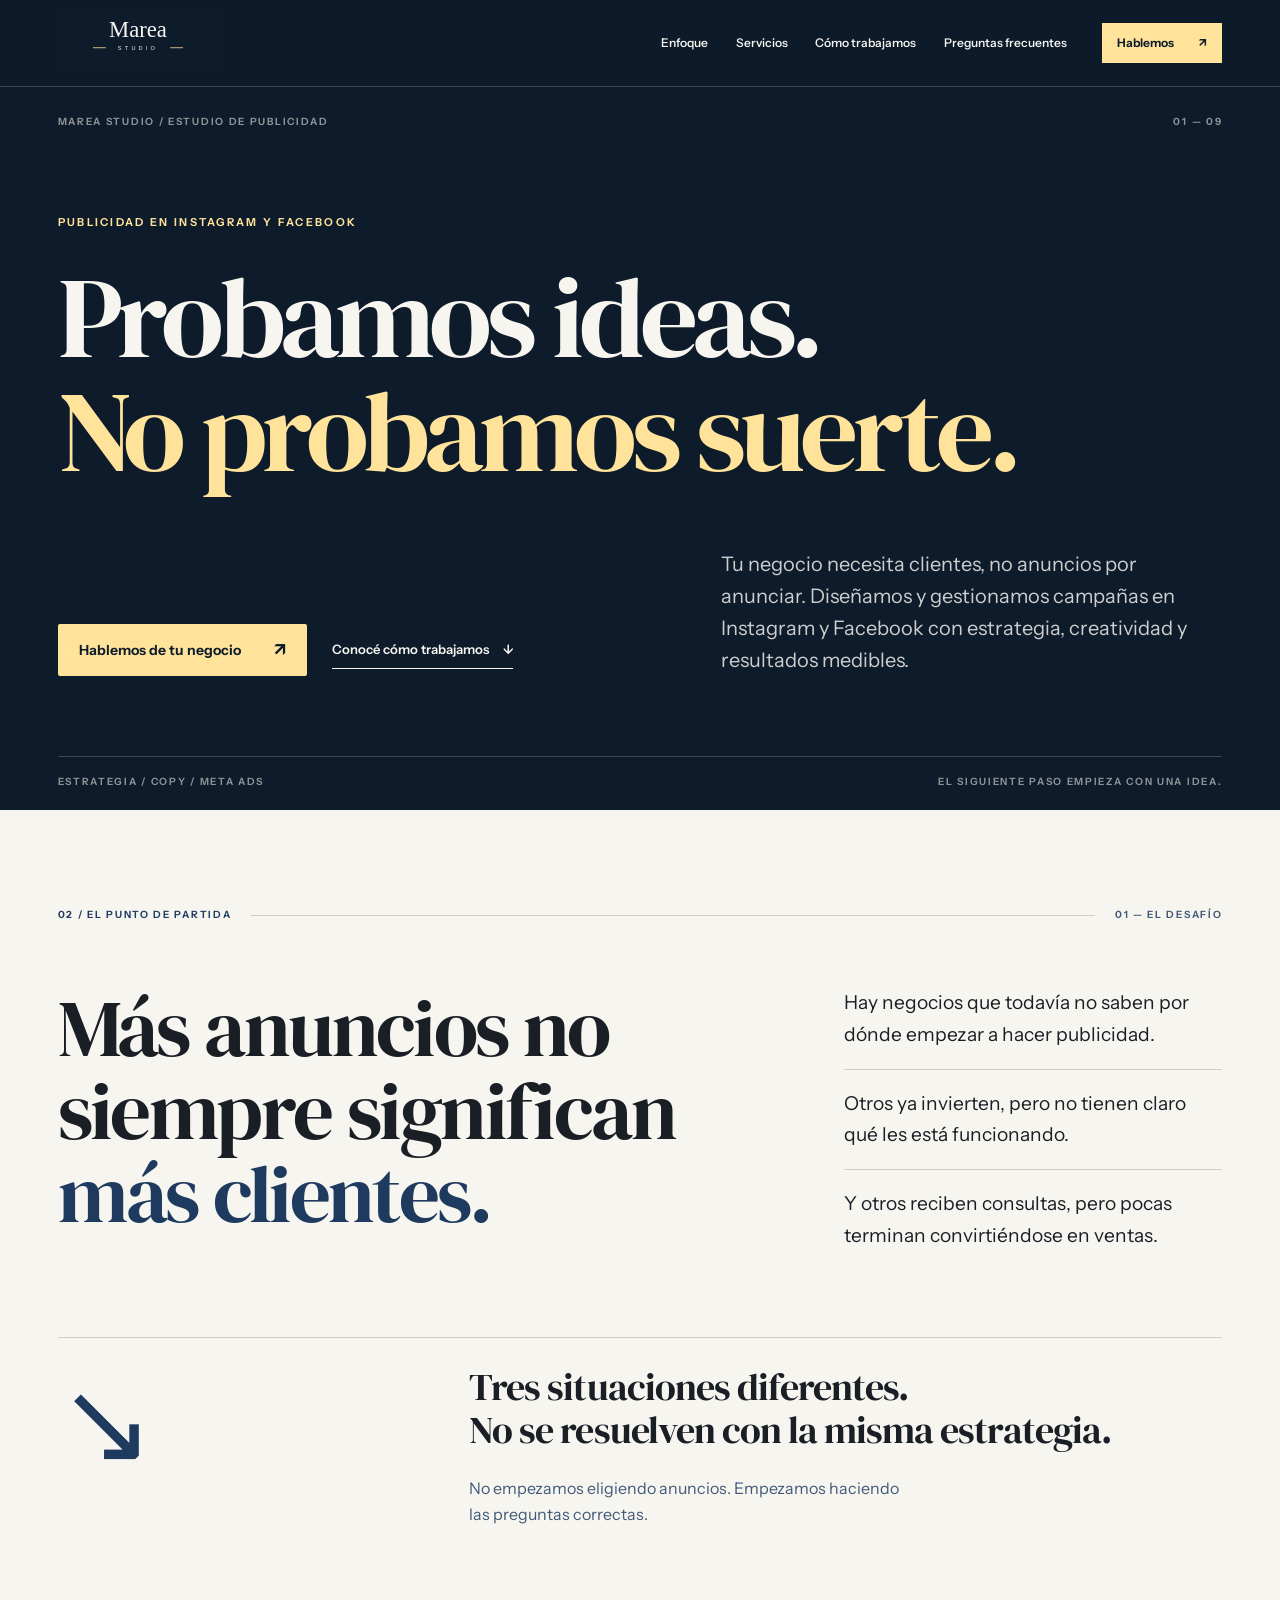
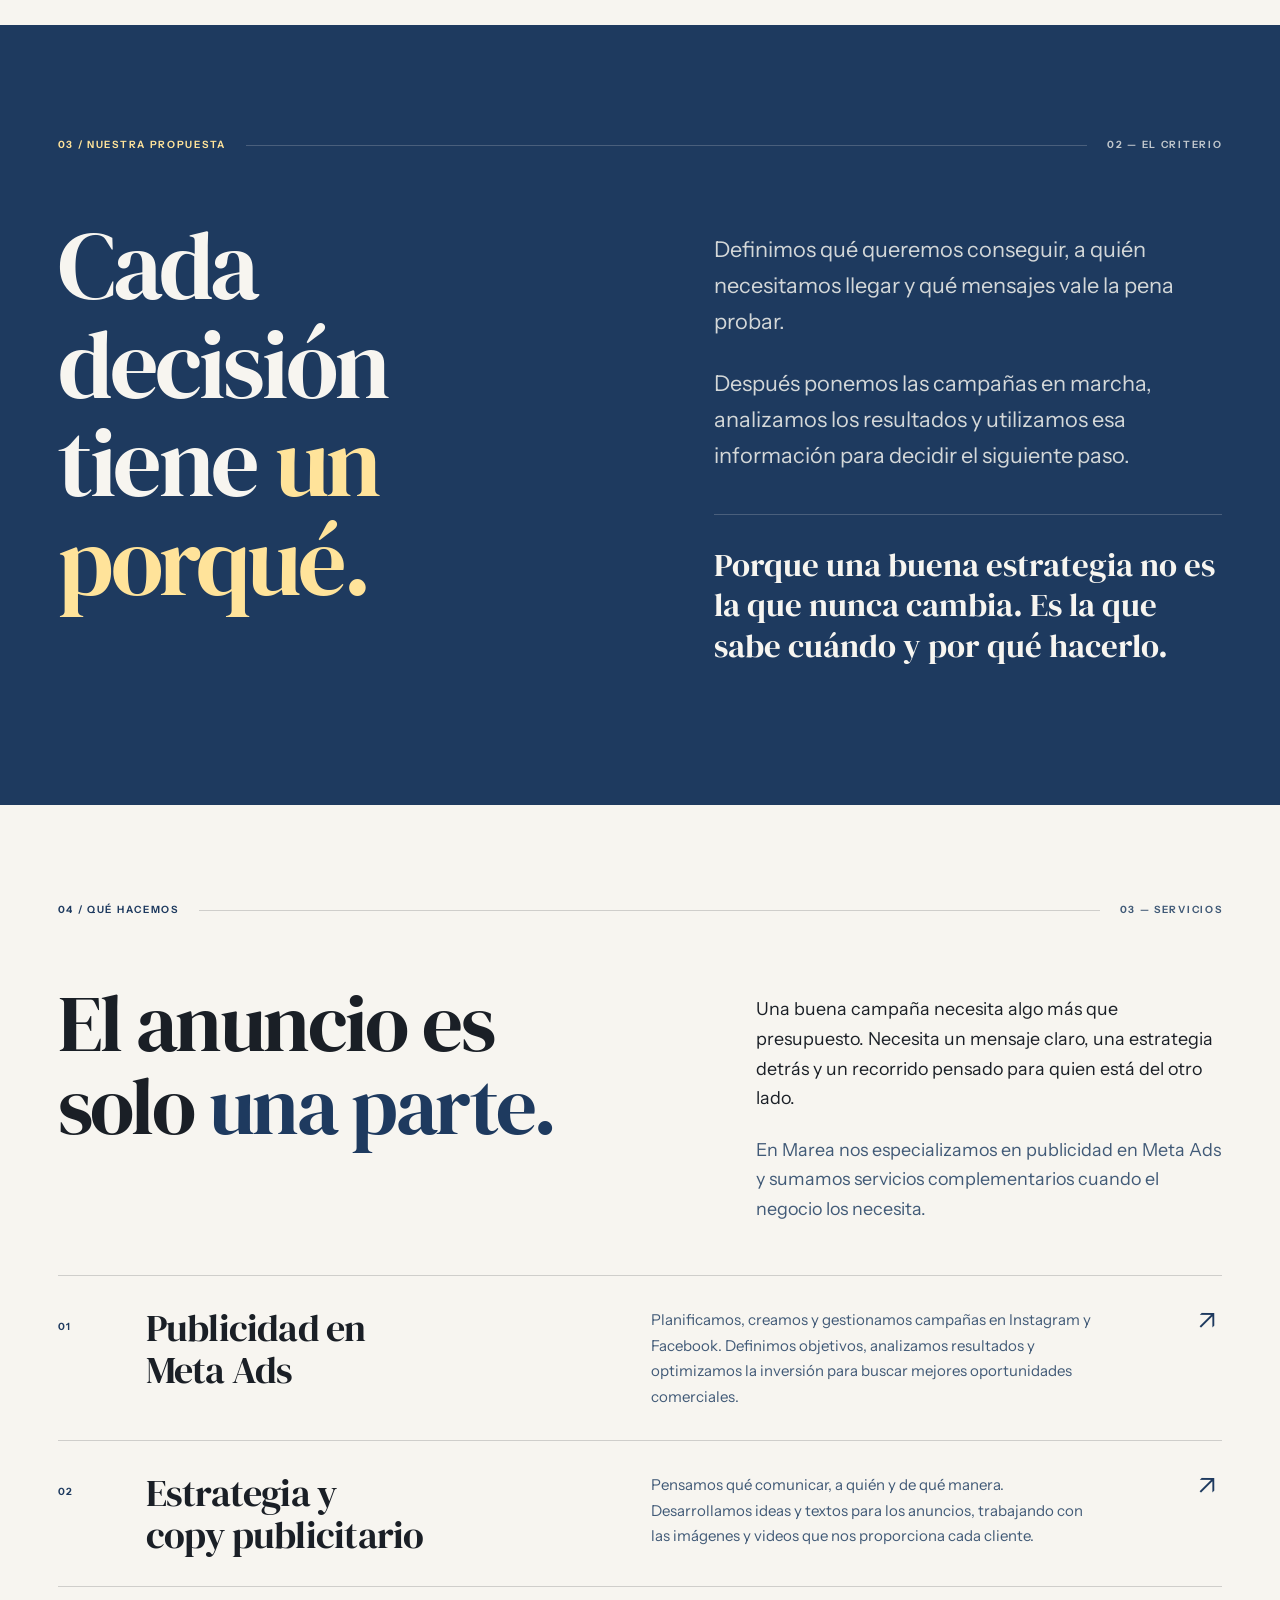
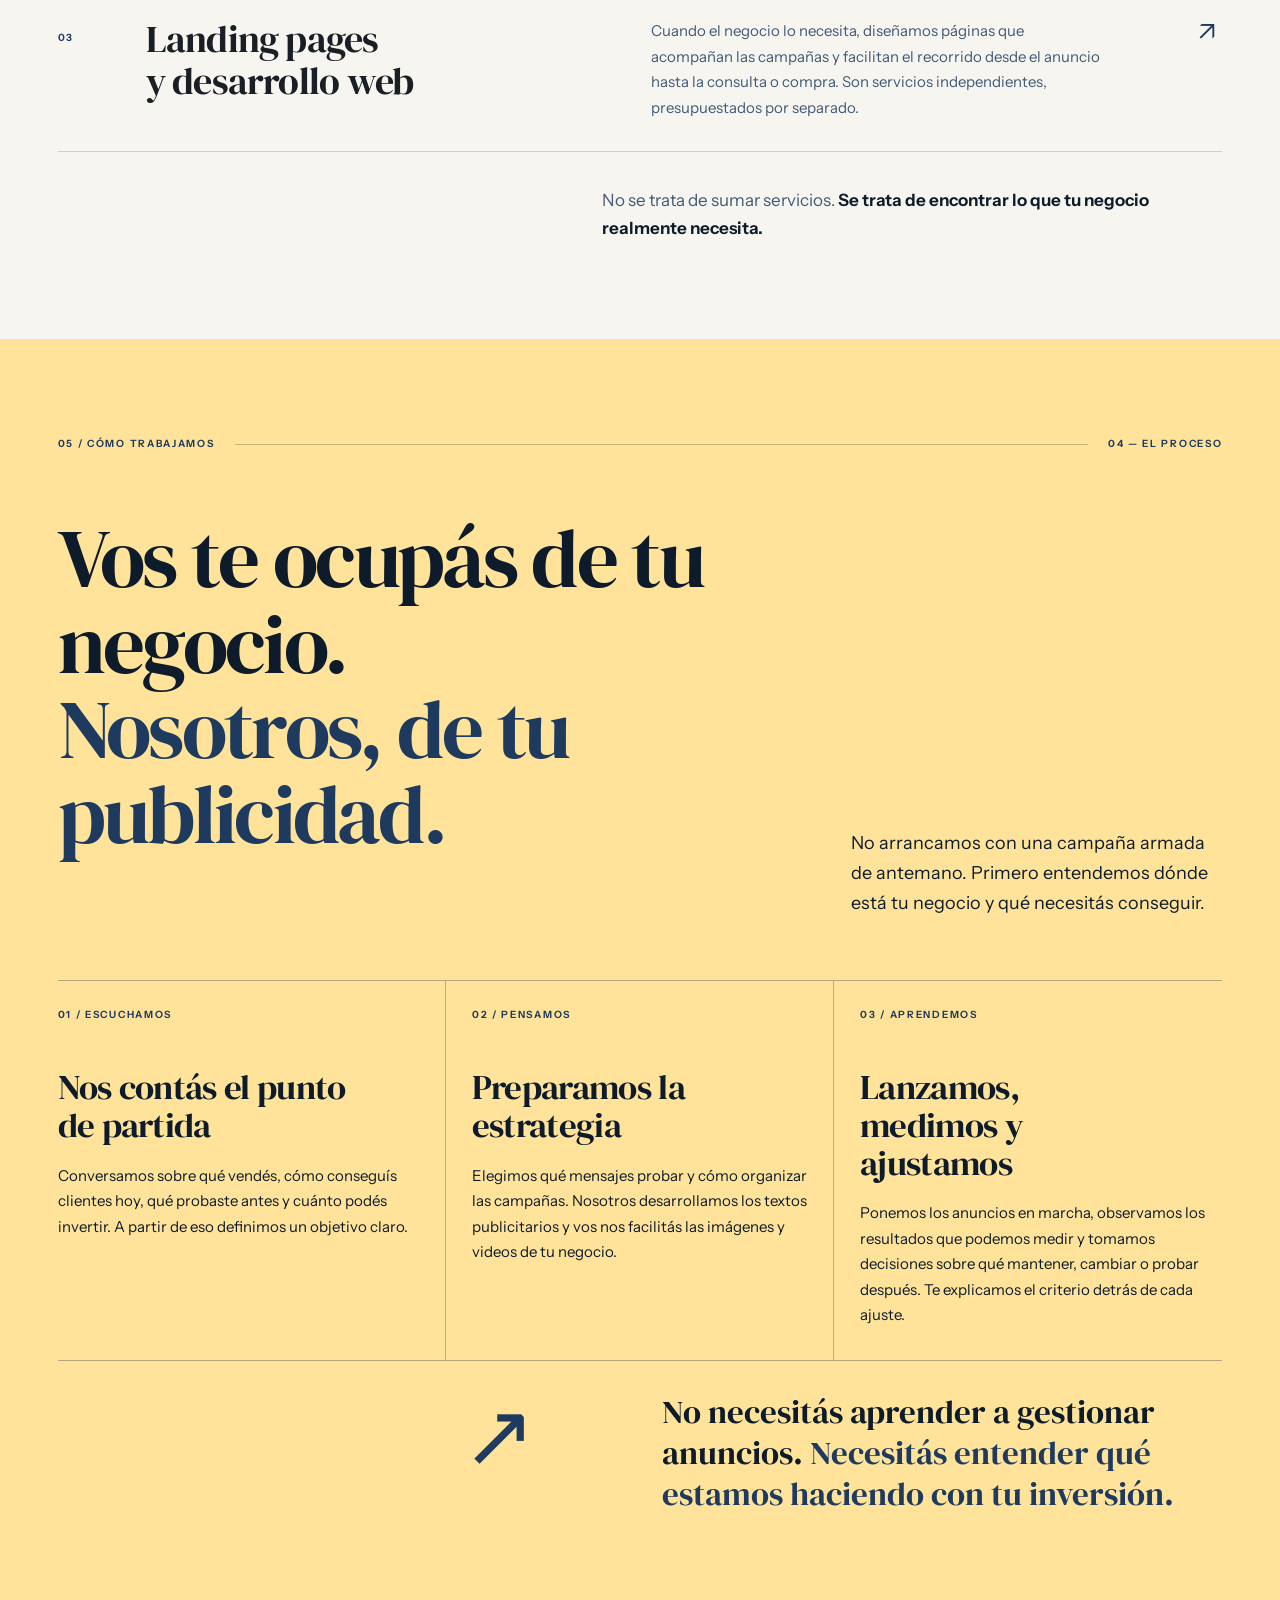
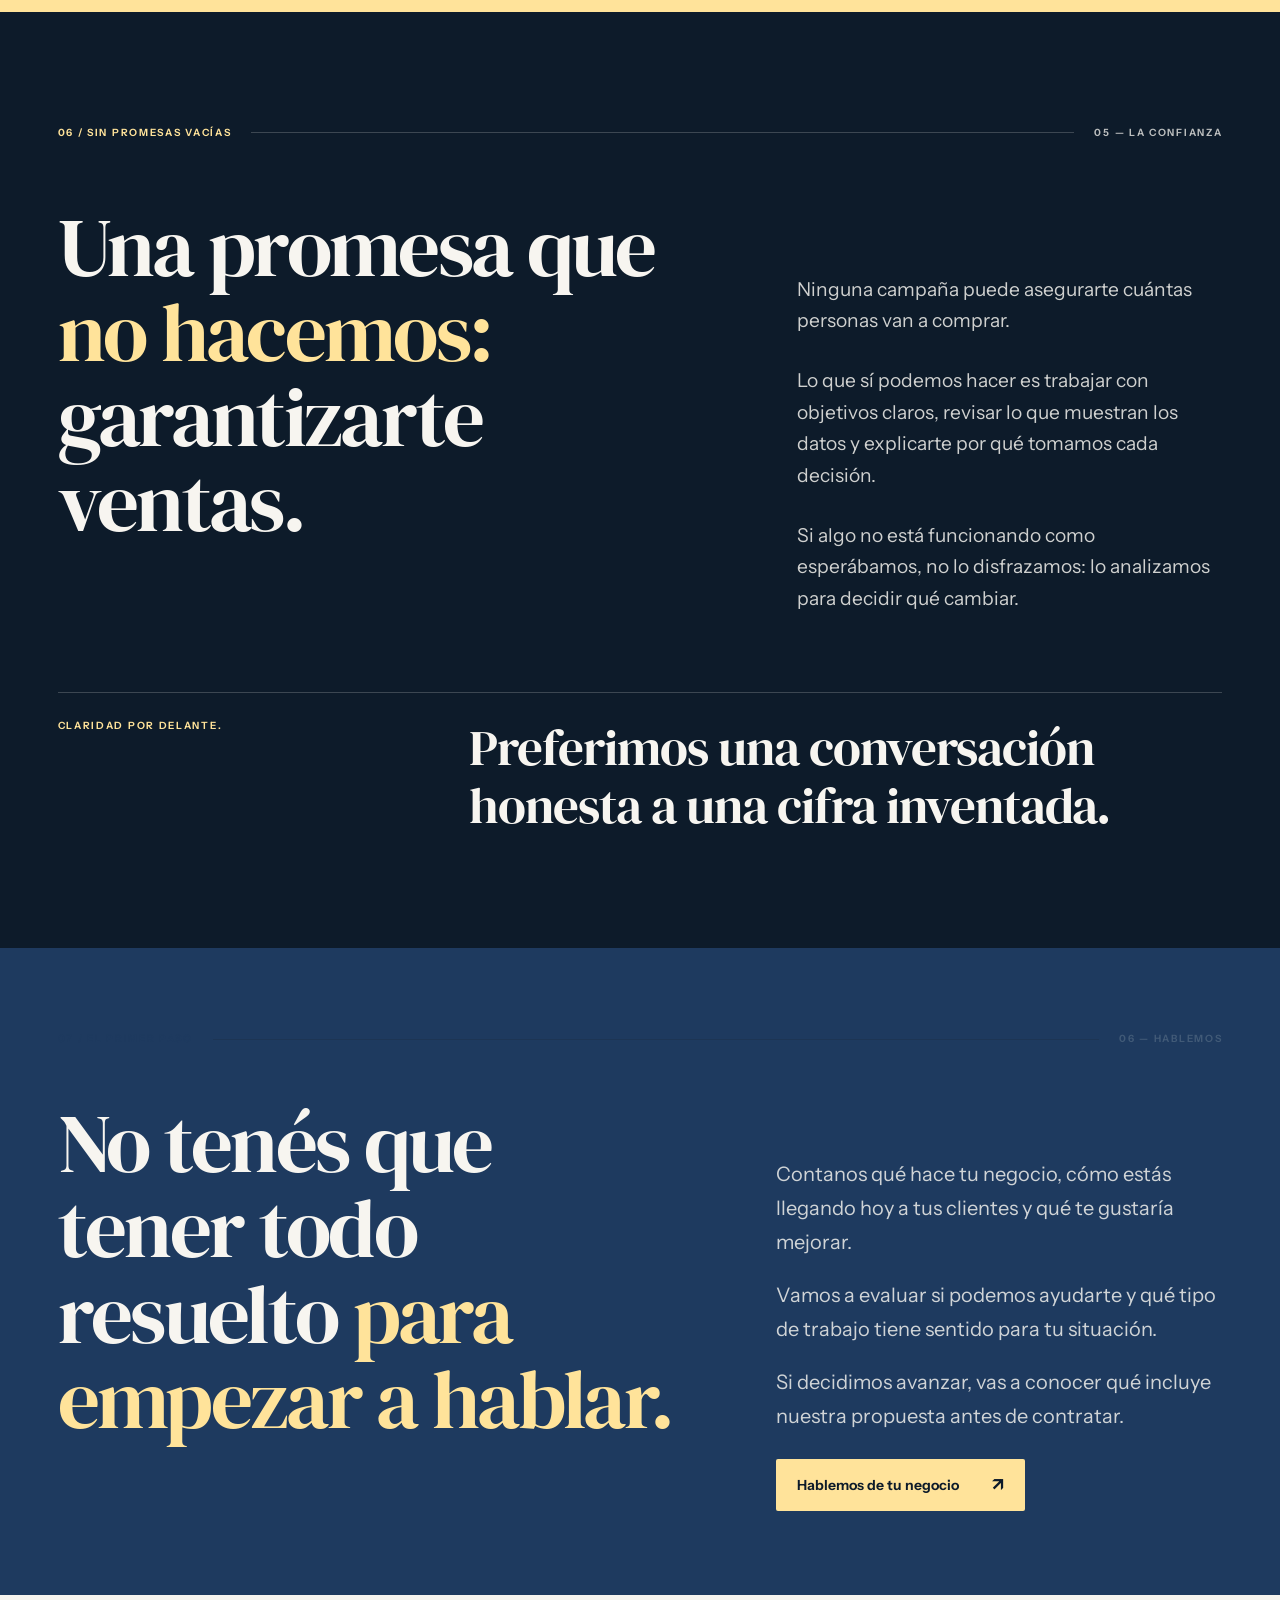
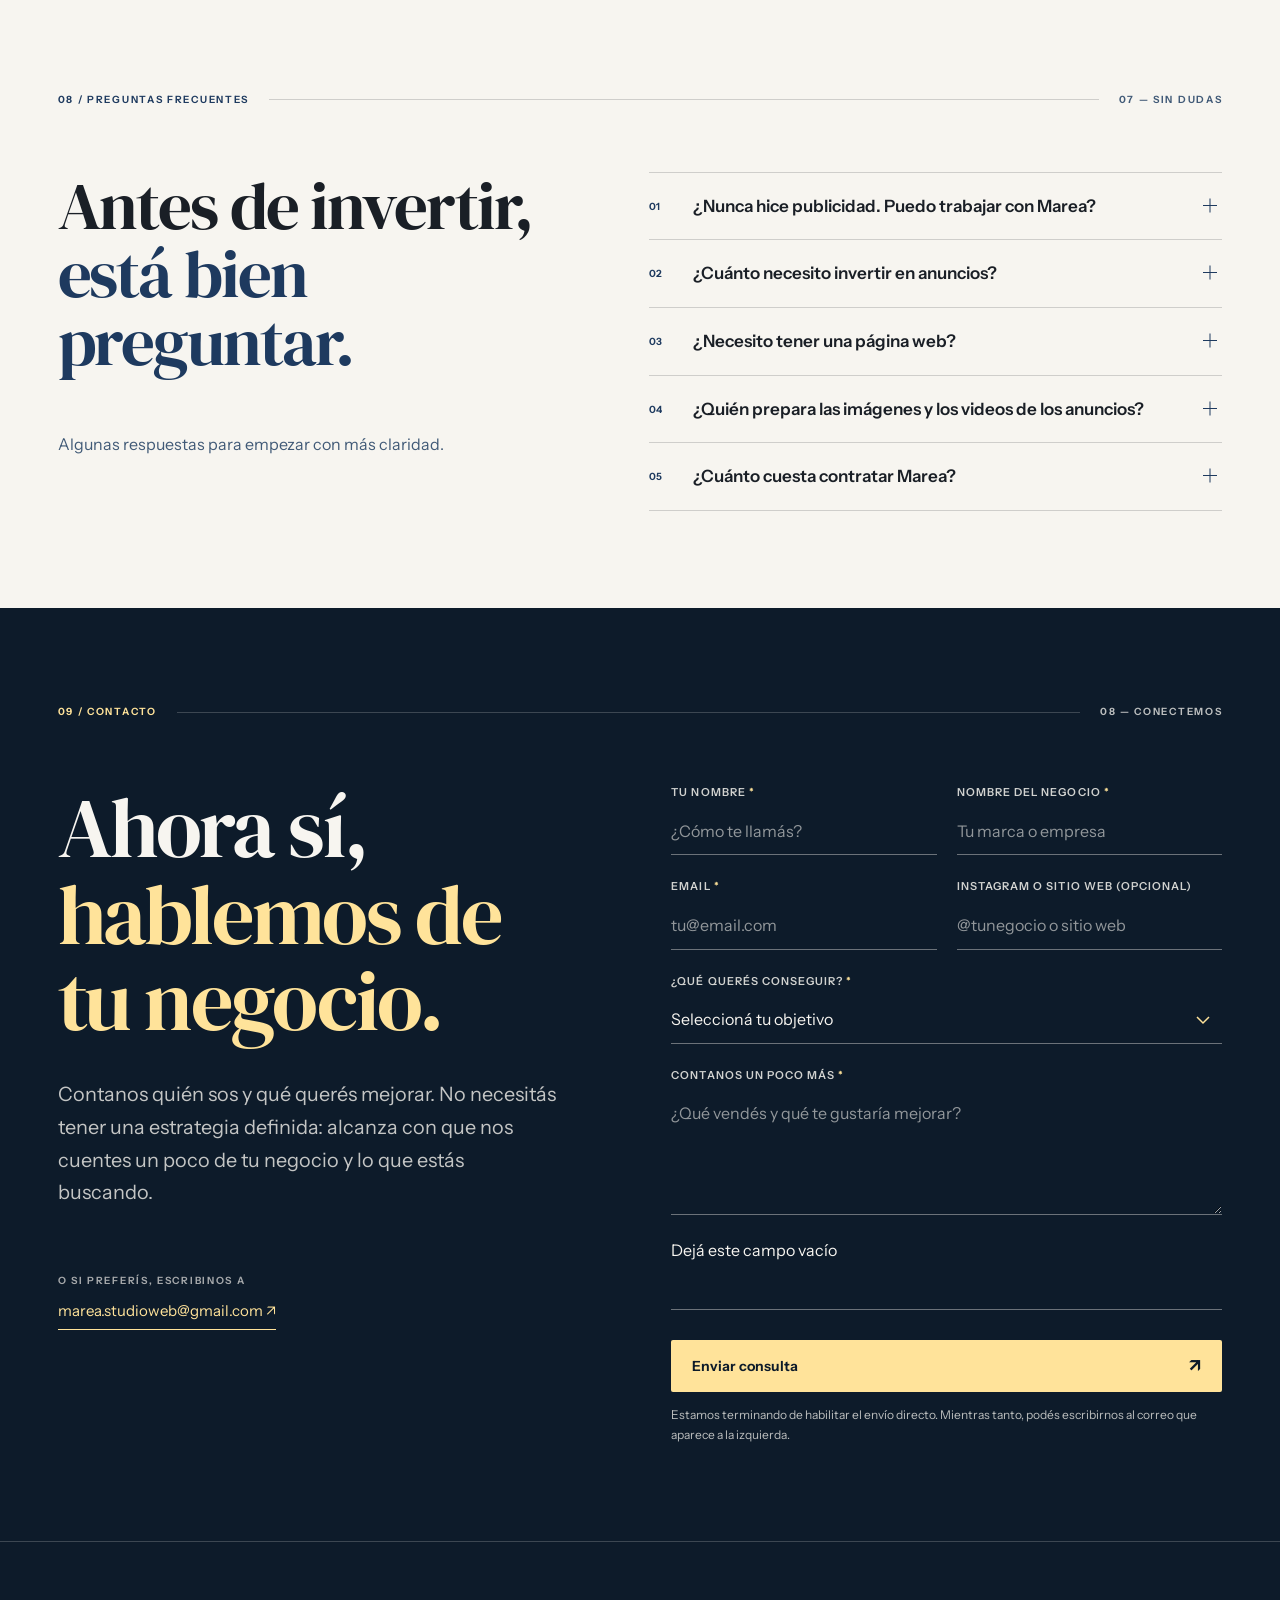
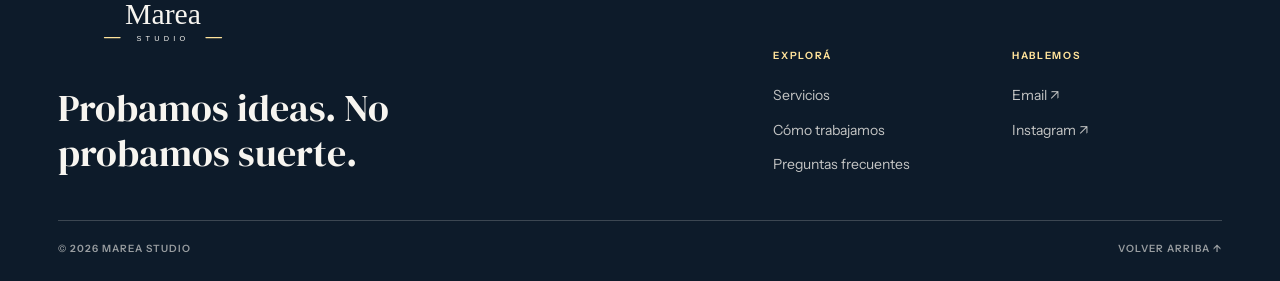
==== commit 7efcf7ee: "feat(contact): preparar formulario directo Formspree, accesible y sin falsos envíos" ====
--- a/index.html
+++ b/index.html
@@ -225,7 +225,7 @@
             <p>Contanos quién sos y qué querés mejorar. No necesitás tener una estrategia definida: alcanza con que nos cuentes un poco de tu negocio y lo que estás buscando.</p>
             <div class="contact-alt"><span>O SI PREFERÍS, ESCRIBINOS A</span><a href="mailto:marea.studioweb@gmail.com">marea.studioweb@gmail.com ↗</a></div>
           </div>
-          <form class="contact-form" id="contact-form">
+          <form class="contact-form" id="contact-form" method="POST" data-formspree-endpoint="" aria-describedby="form-note">
             <div class="form-row">
               <div class="form-field"><label for="nombre">Tu nombre <span aria-hidden="true">*</span></label><input id="nombre" name="nombre" type="text" autocomplete="name" placeholder="¿Cómo te llamás?" required maxlength="120"></div>
               <div class="form-field"><label for="negocio">Nombre del negocio <span aria-hidden="true">*</span></label><input id="negocio" name="negocio" type="text" autocomplete="organization" placeholder="Tu marca o empresa" required maxlength="160"></div>
@@ -236,8 +236,9 @@
             </div>
             <div class="form-field"><label for="objetivo">¿Qué querés conseguir? <span aria-hidden="true">*</span></label><select id="objetivo" name="objetivo" required><option value="" disabled selected>Seleccioná tu objetivo</option><option>Empezar con publicidad</option><option>Mejorar mis campañas</option><option>Recibir más consultas</option><option>Conseguir más ventas</option><option>Otra necesidad</option></select></div>
             <div class="form-field"><label for="contexto">Contanos un poco más <span aria-hidden="true">*</span></label><textarea id="contexto" name="contexto" required rows="4" maxlength="3000" placeholder="¿Qué vendés y qué te gustaría mejorar?"></textarea></div>
-            <button class="btn btn-primary btn-submit" type="submit">Enviar consulta <span aria-hidden="true">↗</span></button>
-            <p class="form-note" id="form-note" role="status">Se abrirá tu aplicación de correo con la consulta preparada. Tendrás que enviarla desde allí.</p>
+            <div class="form-honeypot" aria-hidden="true"><label for="contact-website-hidden">Dejá este campo vacío</label><input id="contact-website-hidden" type="text" name="_gotcha" tabindex="-1" autocomplete="off"></div>
+            <button class="btn btn-primary btn-submit" type="submit" disabled>Enviar consulta <span aria-hidden="true">↗</span></button>
+            <p class="form-note" id="form-note" role="status" aria-live="polite">Estamos terminando de habilitar el envío directo. Mientras tanto, podés escribirnos al correo que aparece a la izquierda.</p>
           </form>
         </div>
       </div>
--- a/styles.css
+++ b/styles.css
@@ -1,270 +1,309 @@
-:root {
-  --navy: #0d1b2a;
-  --blue: #1e3a5f;
-  --slate: #415a77;
-  --yellow: #ffe39a;
-  --paper: #f7f5f0;
-  --ink: #1a1f26;
-  --serif: "DM Serif Display", serif;
-  --sans: "Instrument Sans", sans-serif;
-  --line: rgba(26, 31, 38, 0.18);
-  --section-space: clamp(84px, 9vw, 120px);
-  --header-height: 78px;
-}
-
-* { box-sizing: border-box; }
-html { scroll-behavior: smooth; scroll-padding-top: calc(var(--header-height) + 20px); }
-body { margin: 0; overflow-x: clip; background: var(--paper); color: var(--ink); font-family: var(--sans); font-size: 16px; line-height: 1.55; text-rendering: optimizeLegibility; -webkit-font-smoothing: antialiased; }
-body.menu-open { overflow: hidden; }
-a { color: inherit; text-decoration: none; }
-button, input, select, textarea { font: inherit; }
-button { color: inherit; }
-.container { width: min(100% - 40px, 1180px); margin-inline: auto; }
-.skip-link { position: fixed; top: 8px; left: 8px; z-index: 100; transform: translateY(-150%); background: var(--yellow); color: var(--navy); padding: 10px 16px; }
-.skip-link:focus { transform: none; }
-.sr-only { position: absolute; width: 1px; height: 1px; padding: 0; margin: -1px; overflow: hidden; clip: rect(0, 0, 0, 0); white-space: nowrap; border: 0; }
-
-.site-header { position: fixed; inset: 0 0 auto; z-index: 10; width: 100%; color: var(--paper); border-bottom: 1px solid rgba(247, 245, 240, 0.13); transition: background-color 240ms ease, border-color 240ms ease, box-shadow 240ms ease; }
-.site-header.is-scrolled, .site-header:has(.main-nav.is-open) { background: rgba(13, 27, 42, 0.96); border-color: rgba(247, 245, 240, 0.1); box-shadow: 0 10px 35px rgba(13, 27, 42, 0.16); }
-.header-inner { height: var(--header-height); display: flex; align-items: center; justify-content: space-between; transition: height 240ms ease; }
-.site-header.is-scrolled .header-inner { height: 64px; }
-.brand-link { display: block; width: 156px; height: 56px; overflow: hidden; transition: width 240ms ease, height 240ms ease, opacity 180ms ease; }
-.site-header.is-scrolled .brand-link { width: 138px; height: 49px; }
-.brand-link img { width: 100%; height: 100%; display: block; object-fit: contain; }
-.menu-toggle { width: 44px; height: 44px; border: 0; background: transparent; display: grid; align-content: center; gap: 7px; padding: 10px; cursor: pointer; }
-.menu-toggle span:not(.sr-only) { display: block; height: 1px; background: currentColor; transition: transform 180ms ease; }
-.menu-toggle[aria-expanded="true"] span:nth-last-child(2) { transform: translateY(4px) rotate(45deg); }
-.menu-toggle[aria-expanded="true"] span:last-child { transform: translateY(-4px) rotate(-45deg); }
-.main-nav { position: absolute; top: 100%; left: 0; width: 100%; max-height: calc(100dvh - 64px); overflow-y: auto; padding: 12px 20px 24px; display: grid; gap: 0; background: rgba(13, 27, 42, 0.99); border-bottom: 1px solid rgba(247, 245, 240, 0.16); visibility: hidden; opacity: 0; transform: translateY(-8px); pointer-events: none; transition: opacity 180ms ease, transform 180ms ease, visibility 180ms; }
-.main-nav.is-open { visibility: visible; opacity: 1; transform: none; pointer-events: auto; }
-.main-nav > a { padding: 13px 0; border-bottom: 1px solid rgba(247, 245, 240, 0.1); }
-.nav-cta { margin-top: 18px; padding: 14px 18px !important; border: 0 !important; background: var(--yellow); color: var(--navy); font-weight: 650; text-align: center; }
-
-.hero { min-height: min(730px, 100svh); padding: 126px 0 28px; background: var(--navy); color: var(--paper); display: flex; flex-direction: column; }
-.hero-grid { display: grid; flex: 1; }
-.eyebrow { margin: 0 0 24px; color: var(--slate); font-size: 11px; font-weight: 650; letter-spacing: 0.2em; text-transform: uppercase; }
-.eyebrow.light { color: var(--yellow); }
-h1, h2, h3, p { margin-top: 0; }
-h1, h2 { font-family: var(--serif); font-weight: 400; line-height: 0.97; letter-spacing: -0.03em; }
-h1 { max-width: 850px; margin-bottom: 30px; font-size: clamp(52px, 14vw, 104px); }
-h1 em, h2 em { color: var(--yellow); font-weight: 400; }
-.hero-lead { max-width: 570px; margin-bottom: 36px; color: rgba(247, 245, 240, 0.78); font-size: 18px; }
-.hero-actions { display: flex; align-items: center; flex-wrap: wrap; gap: 28px; }
-.button { min-height: 52px; padding: 14px 20px; display: inline-flex; align-items: center; justify-content: space-between; gap: 36px; border: 1px solid transparent; font-weight: 600; cursor: pointer; transition: transform 220ms ease, background-color 220ms ease, color 220ms ease, border-color 220ms ease; }
-.button-primary, .button-yellow { background: var(--yellow); color: var(--navy); }
-.text-link { border-bottom: 1px solid rgba(247, 245, 240, 0.6); padding: 8px 0; transition: color 200ms ease, border-color 200ms ease; }
-.hero-art { display: none; }
-.hero-foot { margin-top: 55px; padding-top: 22px; border-top: 1px solid rgba(247, 245, 240, 0.16); display: flex; justify-content: space-between; gap: 20px; color: rgba(247, 245, 240, 0.52); font-size: 10px; text-transform: uppercase; letter-spacing: 0.12em; }
-.hero-foot span:last-child { text-align: right; }
-
-.section { padding: var(--section-space) 0; }
-.section-heading h2, .why h2, .contact h2 { font-size: clamp(44px, 10vw, 76px); }
-.split-heading, .portfolio-heading { display: grid; gap: 28px; }
-.split-heading > p { max-width: 440px; color: rgba(26, 31, 38, 0.7); }
-.service-list { margin-top: 58px; border-top: 1px solid var(--line); }
-.service-card { position: relative; display: grid; grid-template-columns: 32px minmax(0, 1fr) auto; gap: 14px; padding: 27px 10px 27px 0; border-bottom: 1px solid var(--line); transition: background-color 240ms ease, transform 240ms ease, padding 240ms ease; }
-.service-card::before { content: ""; position: absolute; left: 0; bottom: -1px; width: 0; height: 2px; background: var(--yellow); transition: width 300ms ease; }
-.service-number { color: var(--slate); font-size: 11px; }
-.service-card h3 { margin-bottom: 9px; font-family: var(--serif); font-size: 30px; font-weight: 400; }
-.service-card p { max-width: 570px; margin: 0; color: rgba(26, 31, 38, 0.68); font-size: 14px; }
-.service-mark { color: var(--blue); font-size: 22px; transition: transform 240ms ease; }
-
-.portfolio { background: var(--blue); color: var(--paper); }
-.portfolio-heading > p { max-width: 390px; color: rgba(247, 245, 240, 0.7); }
-.project-grid { display: grid; gap: clamp(76px, 10vw, 118px); margin-top: clamp(48px, 6vw, 72px); }
-.project-card { min-width: 0; }
-.project-index { margin-bottom: 12px; color: rgba(247, 245, 240, 0.5); font-size: 10px; letter-spacing: 0.16em; text-align: right; }
-.project-preview { --preview-bar-height: 42px; position: relative; aspect-ratio: 16 / 9; overflow: hidden; contain: paint; border: 1px solid rgba(247, 245, 240, 0.24); background: var(--yellow); box-shadow: 0 24px 60px rgba(13, 27, 42, 0.28); }
-.browser-bar { height: 42px; padding: 0 16px; display: flex; align-items: center; gap: 7px; background: var(--navy); color: rgba(247, 245, 240, 0.54); }
-.browser-bar > span { width: 7px; height: 7px; border-radius: 50%; background: var(--yellow); opacity: 0.72; }
-.browser-bar p { min-width: 0; margin: 0 0 0 9px; overflow: hidden; font-size: 9px; letter-spacing: 0.12em; text-overflow: ellipsis; text-transform: uppercase; white-space: nowrap; }
-.project-preview iframe { width: 100%; height: calc(162% - 68px); display: block; border: 0; background: var(--paper); pointer-events: none; transform: translate3d(0, 0, 0); will-change: auto; }
-.project-preview.is-previewing iframe { animation: preview-scroll 12s cubic-bezier(0.45, 0, 0.55, 1) 0.8s infinite alternate; will-change: transform; }
-
-/* Norte has a longer page, so its preview gets its own viewport and route. */
-.project-preview--norte iframe { height: 250%; }
-.project-preview--norte.is-previewing iframe { animation: norte-preview-scroll 15s ease-in-out 0.8s infinite alternate; }
-
-@keyframes preview-scroll {
-  0%, 16% { transform: translate3d(0, 0, 0); }
-  84%, 100% { transform: translate3d(0, -38.27%, 0); }
-}
-
-@keyframes norte-preview-scroll {
-  0%, 14% { transform: translate3d(0, 0, 0); }
-  34%, 43% { transform: translate3d(0, -22%, 0); }
-  65%, 74% { transform: translate3d(0, -42%, 0); }
-  94%, 100% { transform: translate3d(0, -60%, 0); }
-}
-.project-content { padding-top: 24px; display: grid; gap: 26px; border-top: 1px solid rgba(247, 245, 240, 0.25); }
-.project-category { margin-bottom: 15px; color: var(--yellow); font-size: 10px; font-weight: 650; letter-spacing: 0.16em; text-transform: uppercase; }
-.project-copy h3 { margin-bottom: 12px; font-family: var(--serif); font-size: clamp(40px, 12vw, 72px); font-weight: 400; line-height: 0.95; letter-spacing: -0.03em; }
-.project-description { max-width: 570px; margin: 0; color: rgba(247, 245, 240, 0.7); font-size: 14px; }
-.project-link { width: 100%; min-height: 54px; padding: 14px 18px; display: inline-flex; align-items: center; justify-content: space-between; gap: 30px; align-self: end; background: var(--yellow); color: var(--navy); font-weight: 650; transition: background-color 200ms ease, transform 200ms ease; }
-
-.why-grid { display: grid; gap: 52px; }
-.why-intro > p:last-child { max-width: 440px; color: rgba(26, 31, 38, 0.68); }
-.why-intro h2 { margin-bottom: 32px; }
-.why-intro h2 em { color: var(--blue); }
-.benefit-list { list-style: none; padding: 0; margin: 0; border-top: 1px solid var(--line); }
-.benefit-list li { display: grid; grid-template-columns: 38px 1fr; padding: 20px 0; border-bottom: 1px solid var(--line); }
-.benefit-list span { color: var(--slate); font-size: 11px; }
-.benefit-list h3 { margin-bottom: 3px; font-family: var(--serif); font-size: 24px; font-weight: 400; }
-.benefit-list p { margin: 0; color: rgba(26, 31, 38, 0.66); font-size: 13px; }
-
-.process { background: var(--yellow); }
-.process .eyebrow { color: var(--blue); }
-.process .section-heading { max-width: 800px; }
-.process-grid { list-style: none; padding: 0; margin: 55px 0 0; display: grid; grid-template-columns: 1fr 1fr; border-top: 1px solid rgba(13, 27, 42, 0.25); }
-.process-grid li { min-width: 0; padding: 24px 15px 35px 0; border-bottom: 1px solid rgba(13, 27, 42, 0.25); }
-.process-grid li:nth-child(odd) { border-right: 1px solid rgba(13, 27, 42, 0.25); }
-.process-grid li:nth-child(even) { padding-left: 15px; }
-.process-grid span { color: var(--blue); font-size: 11px; }
-.process-grid h3 { margin: 25px 0 14px; font-family: var(--serif); font-size: clamp(20px, 6vw, 24px); line-height: 1.08; font-weight: 400; }
-.process-grid p { margin: 0; color: rgba(13, 27, 42, 0.68); font-size: 12px; }
-
-.contact { padding-bottom: clamp(96px, 10vw, 140px); background: var(--navy); color: var(--paper); }
-.contact-grid { display: grid; gap: 60px; }
-.contact-copy > p:not(.eyebrow) { max-width: 440px; color: rgba(247, 245, 240, 0.68); }
-.contact-copy > a { display: inline-block; margin-top: 20px; border-bottom: 1px solid var(--yellow); color: var(--yellow); font-size: 14px; }
-.contact-form { display: grid; gap: 25px; }
-.form-row { display: grid; gap: 25px; }
-.form-field { display: grid; gap: 7px; }
-.contact-form label { color: rgba(247, 245, 240, 0.7); font-size: 10px; text-transform: uppercase; letter-spacing: 0.14em; }
-.contact-form input, .contact-form select, .contact-form textarea { width: 100%; min-height: 50px; border: 0; border-bottom: 1px solid rgba(247, 245, 240, 0.4); border-radius: 0; padding: 11px 4px; background: transparent; color: var(--paper); outline: none; font-size: 16px; transition: border-color 180ms ease, background-color 180ms ease; }
-.contact-form select option { background: var(--paper); color: var(--ink); }
-.contact-form textarea { resize: vertical; }
-.contact-form input:focus, .contact-form select:focus, .contact-form textarea:focus { border-color: var(--yellow); background: rgba(65, 90, 119, 0.14); }
-::placeholder { color: rgba(247, 245, 240, 0.42); opacity: 1; }
-.button-yellow { width: 100%; margin-top: 8px; }
-.form-note { margin-bottom: 0; color: rgba(247, 245, 240, 0.48); font-size: 11px; text-align: center; }
-
-.site-footer { padding: 72px 0 24px; background: var(--navy); color: var(--paper); border-top: 1px solid rgba(255, 227, 154, 0.28); }
-.footer-main { display: grid; gap: 46px; }
-.footer-identity { max-width: 430px; }
-.footer-brand { width: 210px; height: 75px; margin-bottom: 28px; }
-.footer-identity p { max-width: 390px; margin: 0; font-family: var(--serif); font-size: clamp(28px, 7vw, 40px); line-height: 1.08; color: var(--paper); }
-.footer-links { display: grid; grid-template-columns: 1fr 1fr; gap: 36px; }
-.footer-links > div { display: flex; flex-direction: column; align-items: flex-start; gap: 11px; }
-.footer-links span { margin-bottom: 8px; color: var(--yellow); font-size: 10px; font-weight: 650; letter-spacing: 0.16em; text-transform: uppercase; }
-.footer-links a { color: rgba(247, 245, 240, 0.72); font-size: 14px; }
-.footer-bottom { margin-top: 52px; padding-top: 20px; border-top: 1px solid rgba(247, 245, 240, 0.15); display: flex; flex-wrap: wrap; justify-content: space-between; gap: 15px 28px; color: rgba(247, 245, 240, 0.46); font-size: 10px; letter-spacing: 0.06em; text-transform: uppercase; }
-.footer-bottom a { color: rgba(247, 245, 240, 0.72); }
-
-:focus-visible { outline: 2px solid var(--yellow); outline-offset: 4px; }
-.button:active, .project-link:active, .nav-cta:active { transform: translateY(0) scale(0.985); }
-.main-nav a[aria-current="true"]:not(.nav-cta) { color: var(--yellow); }
-
-@media (hover: hover) {
-  .button:hover { transform: translateY(-2px); background: var(--paper); }
-  .nav-cta, .main-nav > a:not(.nav-cta), .contact-copy > a, .footer-links a, .footer-bottom a { transition: color 200ms ease, border-color 200ms ease, background-color 200ms ease, transform 200ms ease; }
-  .nav-cta:hover { background: var(--paper); color: var(--navy); transform: translateY(-1px); }
-  .main-nav > a:not(.nav-cta):hover, .text-link:hover, .contact-copy > a:hover, .footer-links a:hover, .footer-bottom a:hover { color: var(--yellow); border-color: var(--yellow); }
-  .service-card:hover { padding-left: 12px; background: rgba(255, 227, 154, 0.18); transform: translateY(-2px); }
-  .service-card:hover::before { width: 100%; }
-  .service-card:hover .service-mark { transform: translate(3px, -3px); }
-  .project-link:hover { background: var(--paper); transform: translateY(-2px); }
-  .project-preview.is-previewing:hover iframe { animation-play-state: paused; }
-}
-
-@media (min-width: 760px) {
-  :root { --header-height: 84px; }
-  .container { width: min(100% - 80px, 1180px); }
-  .menu-toggle { display: none; }
-  .brand-link { width: 176px; height: 63px; }
-  .site-header.is-scrolled .header-inner { height: 68px; }
-  .site-header.is-scrolled .brand-link { width: 148px; height: 53px; }
-  .main-nav { position: static; width: auto; padding: 0; border: 0; background: none; display: flex; align-items: center; gap: clamp(20px, 2.4vw, 38px); font-size: 13px; visibility: visible; opacity: 1; transform: none; pointer-events: auto; }
-  .main-nav > a { padding: 10px 0; border: 0; }
-  .nav-cta { margin: 0 0 0 8px; padding: 12px 18px !important; }
-  .hero { min-height: min(800px, 100svh); padding-top: 120px; }
-  .hero-grid { grid-template-columns: minmax(0, 1fr) 280px; align-items: center; gap: 52px; }
-  .hero-art { height: 430px; display: block; position: relative; }
-  .hero-art-frame { position: absolute; inset: 0; overflow: hidden; border: 1px solid rgba(247, 245, 240, 0.2); background: var(--navy); }
-  .hero-art-frame::before { content: ""; position: absolute; inset: 10% -25% 12% 24%; border: 1px solid rgba(247, 245, 240, 0.16); transform: skewY(-15deg); }
-  .art-index { position: absolute; z-index: 3; top: 22px; left: 22px; color: var(--yellow); font-size: 10px; letter-spacing: 0.16em; }
-  .art-axis { position: absolute; z-index: 3; top: 14%; bottom: 14%; right: 18%; width: 1px; background: rgba(247, 245, 240, 0.32); transform: rotate(18deg); }
-  .art-ribbon { position: absolute; left: -18%; width: 135%; border: 1px solid rgba(247, 245, 240, 0.34); transform: rotate(-11deg) skewX(-16deg); }
-  .art-ribbon-top { top: 18%; height: 22%; background: var(--blue); }
-  .art-ribbon-middle { z-index: 2; top: 39%; height: 25%; background: var(--yellow); border-color: var(--yellow); transform: rotate(7deg) skewX(14deg); }
-  .art-ribbon-bottom { top: 61%; height: 20%; background: var(--slate); transform: rotate(-5deg) skewX(-9deg); }
-  .hero-art p { position: absolute; z-index: 4; right: 21px; bottom: 17px; margin: 0; color: var(--paper); font-size: 9px; line-height: 1.7; text-align: right; text-transform: uppercase; letter-spacing: 0.15em; }
-  .split-heading, .portfolio-heading { grid-template-columns: 1.4fr 0.6fr; align-items: end; }
-  .service-card { grid-template-columns: 70px 1fr auto; padding: 33px 12px 33px 0; }
-  .service-card h3 { font-size: 38px; }
-  .project-content { padding-top: 30px; grid-template-columns: minmax(0, 1fr) auto; align-items: end; gap: 50px; }
-  .project-link { width: 210px; }
-  .project-grid { margin-top: 68px; }
-  .project-card--featured { width: 92%; }
-  .project-card--offset { width: 76%; margin-left: auto; }
-  .project-card--offset .project-content { grid-template-columns: minmax(0, 1fr); gap: 28px; }
-  .project-card--offset .project-link { justify-self: end; }
-  .why-grid { grid-template-columns: 1fr 1fr; gap: 11vw; align-items: start; }
-  .why-intro { position: sticky; top: 104px; }
-  .process-grid { grid-template-columns: repeat(4, 1fr); }
-  .process-grid li, .process-grid li:nth-child(even) { padding: 28px 24px 45px; border-right: 1px solid rgba(13, 27, 42, 0.25); }
-  .process-grid li:first-child { padding-left: 0; }
-  .process-grid li:last-child { border-right: 0; }
-  .process-grid h3 { margin-top: 68px; font-size: 28px; }
-  .contact-grid { grid-template-columns: 1fr 1fr; gap: 10vw; }
-  .form-row { grid-template-columns: 1fr 1fr; }
-  .site-footer { padding: 76px 0 28px; }
-  .footer-main { grid-template-columns: 1.35fr 0.65fr; align-items: end; gap: 58px; }
-  .footer-bottom { margin-top: 72px; padding-top: 22px; }
-  .footer-links { gap: 64px; }
-}
-
-@media (min-width: 1100px) {
-  h1 { font-size: 104px; }
-  .hero-grid { grid-template-columns: minmax(0, 1fr) 340px; }
-  .hero-art { height: 480px; }
-  .service-card { grid-template-columns: 90px 1fr auto; }
-  .service-card > div { display: grid; grid-template-columns: 1fr 1fr; align-items: center; gap: 60px; }
-  .service-card h3 { margin: 0; }
-  .project-card--featured { width: 88%; }
-  .project-card--offset { width: 72%; }
-  .process-grid h3 { font-size: 32px; }
-}
-
-@media (min-width: 760px) and (max-width: 899px) {
-  .menu-toggle { display: grid; }
-  .main-nav { position: absolute; top: 100%; left: 0; width: 100%; max-height: calc(100dvh - 68px); padding: 16px 40px 30px; display: grid; gap: 0; overflow-y: auto; background: rgba(13, 27, 42, 0.99); border-bottom: 1px solid rgba(247, 245, 240, 0.16); font-size: 14px; visibility: hidden; opacity: 0; transform: translateY(-8px); pointer-events: none; }
-  .main-nav.is-open { visibility: visible; opacity: 1; transform: none; pointer-events: auto; }
-  .main-nav > a { padding: 14px 0; border-bottom: 1px solid rgba(247, 245, 240, 0.1); }
-  .nav-cta { margin: 18px 0 0; padding: 14px 18px !important; border: 0 !important; }
-}
-
-@media (max-width: 420px) {
-  .container { width: min(100% - 32px, 1180px); }
-  .hero { min-height: min(700px, 100svh); padding-top: 112px; }
-  h1 { font-size: clamp(46px, 13.6vw, 58px); line-height: 1; }
-  .hero-lead { font-size: 16px; }
-  .hero-actions { gap: 18px; }
-  .button-primary { width: 100%; }
-  .hero-foot { align-items: flex-end; }
-  .hero-foot span { max-width: 46%; }
-  :root { --section-space: 76px; }
-  .service-card { grid-template-columns: 26px minmax(0, 1fr) auto; }
-  .project-preview, .project-card--offset .project-preview { aspect-ratio: 4 / 3; }
-  .project-copy h3 { font-size: clamp(42px, 14vw, 58px); }
-  .process-grid p { font-size: 11px; }
-}
-
-@media (max-width: 359px) {
-  .container { width: calc(100% - 28px); }
-  .hero-actions { align-items: stretch; flex-direction: column; }
-  .hero-actions .text-link { align-self: flex-start; }
-  .section-heading h2, .why h2, .contact h2 { font-size: 40px; }
-  .footer-links { gap: 20px; }
-}
-
-@media (prefers-contrast: more) {
-  :root { --line: rgba(26, 31, 38, 0.42); }
-  .hero-lead, .portfolio-heading > p, .project-description, .contact-copy > p:not(.eyebrow), .footer-links a { color: var(--paper); }
-}
-
-@media (prefers-reduced-motion: reduce) {
-  html { scroll-behavior: auto; }
-  *, *::before, *::after { animation-duration: 0.01ms !important; animation-iteration-count: 1 !important; transition-duration: 0.01ms !important; }
-  .project-preview iframe { height: calc(100% - var(--preview-bar-height)); transform: none; will-change: auto; }
-}
+:root{
+ --navy:#0D1B2A;--blue:#1E3A5F;--slate:#415A77;--yellow:#FFE39A;--paper:#F7F5F0;--ink:#1A1F26;
+ --serif:"DM Serif Display",Georgia,serif;--sans:"Instrument Sans",Arial,sans-serif;
+ --line:rgba(26,31,38,.18);--line-light:rgba(247,245,240,.20);
+ --container:1180px;--header-h:86px;--gutter:clamp(20px,4.5vw,72px);
+}
+*,*::before,*::after{box-sizing:border-box}
+html{scroll-behavior:smooth;scroll-padding-top:calc(var(--header-h) + 20px)}
+body{margin:0;min-width:320px;overflow-x:clip;color:var(--ink);background:var(--paper);font-family:var(--sans);font-size:16px;line-height:1.6;-webkit-font-smoothing:antialiased}
+img,svg{max-width:100%;height:auto}
+a{color:inherit;text-decoration:none}
+button,input,select,textarea{font:inherit}
+button{cursor:pointer}
+h1,h2,h3,p{margin-top:0}
+h1,h2,h3{font-family:var(--serif);font-weight:400}
+em{font-style:normal}
+:focus-visible{outline:3px solid var(--yellow);outline-offset:4px}
+.section-faq :focus-visible,.section-services :focus-visible,.section-problem :focus-visible{outline-color:var(--blue)}
+.container{width:min(calc(100% - var(--gutter)*2),var(--container));margin-inline:auto}
+.sr-only{position:absolute;width:1px;height:1px;overflow:hidden;clip:rect(0,0,0,0);white-space:nowrap;clip-path:inset(50%)}
+.skip-link{position:fixed;top:8px;left:8px;z-index:1000;transform:translateY(-150%);padding:12px 16px;background:var(--yellow);color:var(--navy);font-weight:650}
+.skip-link:focus{transform:none}
+.eyebrow,.section-index,.hero-topline,.hero-floor,.step-number,.service-number,.contact-alt>span,.footer-links>div>span{font-size:10px;letter-spacing:.17em;text-transform:uppercase;font-weight:650}
+.eyebrow-light{color:var(--yellow)}
+.section{padding:clamp(72px,7.6vw,116px) 0}
+.section-index{display:flex;align-items:center;gap:20px;margin-bottom:clamp(40px,5vw,72px);color:var(--blue)}
+.section-index>span:first-child{white-space:nowrap}
+.section-index>span:last-child{white-space:nowrap;color:var(--slate)}
+.section-index-line{height:1px;flex:1;min-width:16px;background:var(--line)}
+.section-index-light{color:var(--yellow)}
+.section-index-light>span:last-child{color:rgba(247,245,240,.75)}
+.section-index-light .section-index-line{background:var(--line-light)}
+.section h2{font-size:clamp(43px,6.3vw,88px);line-height:1.025;letter-spacing:-.032em}
+.section h2 em{color:var(--blue)}
+.section-index+.section-heading-grid h2{margin-bottom:0}
+.btn{display:inline-flex;align-items:center;justify-content:space-between;gap:32px;min-height:52px;padding:15px 20px;border:1px solid transparent;border-radius:2px;font-weight:650;font-size:14px;line-height:1.2;transition:background-color .2s ease,color .2s ease,transform .2s ease}
+.btn span{font-size:18px;line-height:1}
+.btn-primary{background:var(--yellow);color:var(--navy)}
+.btn-dark{background:var(--navy);color:var(--paper)}
+.btn:hover{transform:translateY(-2px)}
+.btn-primary:hover{background:var(--paper)}
+.btn-dark:hover{background:var(--yellow);color:var(--navy)}
+.text-link{display:inline-flex;gap:14px;align-items:center;padding:8px 0;font-size:13px;font-weight:600;border-bottom:1px solid currentColor}
+.text-link-light{color:var(--paper)}
+.text-link:hover{color:var(--yellow)}
+/* Header */
+.site-header{position:fixed;z-index:50;inset:0 0 auto;background:rgba(13,27,42,.99);color:var(--paper);border-bottom:1px solid var(--line-light);transition:box-shadow .25s ease}
+.site-header.is-scrolled{box-shadow:0 12px 26px rgba(0,0,0,.14)}
+.header-inner{height:var(--header-h);display:flex;align-items:center;justify-content:space-between;gap:24px}
+.brand-link{display:block;width:160px;height:62px;flex:none}
+.brand-link img{width:100%;height:100%;object-fit:contain;display:block}
+.main-nav{display:flex;align-items:center;gap:clamp(14px,2.15vw,30px)}
+.main-nav>a{font-size:12px;font-weight:550;padding:9px 0;transition:color .2s ease}
+.main-nav>a:hover{color:var(--yellow)}
+.main-nav>.nav-cta{display:inline-flex;gap:24px;align-items:center;margin-left:8px;padding:10px 15px;background:var(--yellow);color:var(--navy);font-weight:650}
+.main-nav>.nav-cta:hover{background:var(--paper);color:var(--navy)}
+.menu-toggle{display:none;width:44px;height:44px;border:0;background:transparent;color:var(--paper);place-items:center;padding:11px}
+.menu-icon{display:grid;width:24px;gap:7px}
+.menu-icon>span{display:block;height:1px;background:currentColor;transform-origin:center;transition:transform .2s}
+.menu-toggle[aria-expanded=true] .menu-icon>span:first-child{transform:translateY(4px) rotate(45deg)}
+.menu-toggle[aria-expanded=true] .menu-icon>span:last-child{transform:translateY(-4px) rotate(-45deg)}
+/* Hero */
+.hero{min-height:740px;min-height:max(740px,90svh);padding-top:var(--header-h);background:var(--navy);color:var(--paper)}
+.hero-inner{min-height:calc(max(740px,90svh) - var(--header-h));display:flex;flex-direction:column}
+.hero-topline{display:flex;justify-content:space-between;gap:20px;padding-top:28px;color:rgba(247,245,240,.56)}
+.hero-core{flex:1;display:flex;flex-direction:column;justify-content:center;padding:72px 0 68px}
+.hero-core .eyebrow{margin-bottom:28px;font-size:11px;letter-spacing:.21em}
+.hero h1{max-width:1140px;margin-bottom:clamp(38px,4.7vw,64px);font-size:clamp(56px,9vw,128px);letter-spacing:-.045em;line-height:.99}
+.hero h1 em{color:var(--yellow)}
+.hero-bottom{display:grid;grid-template-columns:1.05fr .95fr;gap:clamp(32px,9vw,110px);align-items:end}
+.hero-actions{display:flex;align-items:center;flex-wrap:wrap;gap:25px}
+.hero-description{max-width:480px;margin:0;color:rgba(247,245,240,.82);font-size:clamp(16px,1.65vw,20px);line-height:1.6}
+.hero-floor{border-top:1px solid var(--line-light);padding:17px 0 20px;display:flex;justify-content:space-between;gap:16px;color:rgba(247,245,240,.55)}
+.hero-floor span:last-child{text-align:right}
+/* Problem */
+.section-problem{background:var(--paper)}
+.section-heading-grid{display:grid;grid-template-columns:1.27fr .73fr;gap:clamp(50px,10vw,145px);align-items:start}
+.section-problem h2{max-width:720px}
+.problem-lead{font-size:clamp(17px,1.5vw,20px);line-height:1.65}
+.problem-lead p{padding-bottom:18px;margin-bottom:18px;border-bottom:1px solid var(--line)}
+.problem-lead p:last-child{border-bottom:0;margin-bottom:0}
+.problem-statement{display:grid;grid-template-columns:1fr 2fr;gap:35px;margin-top:68px;padding:27px 0 0;border-top:1px solid var(--line)}
+.statement-mark{font-family:var(--serif);font-size:clamp(60px,9vw,116px);line-height:1;color:var(--blue)}
+.statement-strong{font-family:var(--serif);font-size:clamp(29px,3vw,46px);line-height:1.12;letter-spacing:-.025em;max-width:740px;margin-bottom:25px}
+.problem-statement>div>p:last-child{max-width:440px;margin:0;color:var(--slate);font-size:16px}
+/* Proposal */
+.section-proposal{background:var(--blue);color:var(--paper);padding-block:clamp(90px,8.8vw,132px)}
+.proposal-layout{display:grid;grid-template-columns:1.02fr .98fr;gap:clamp(40px,10vw,140px);align-items:start}
+.section-proposal h2{max-width:720px;font-size:clamp(56px,7.5vw,105px)}
+.section-proposal h2 em{color:var(--yellow)}
+.proposal-copy{padding-top:15px}
+.proposal-copy>p{margin-bottom:26px;font-size:clamp(18px,1.7vw,22px);line-height:1.65;color:rgba(247,245,240,.84)}
+.proposal-copy .proposal-emphasis{margin-top:40px;padding-top:30px;border-top:1px solid var(--line-light);font-family:var(--serif);font-size:clamp(26px,2.6vw,39px);line-height:1.22;color:var(--paper)}
+/* Services */
+.section-services{background:var(--paper)}
+.services-intro{display:grid;grid-template-columns:1.1fr .9fr;gap:clamp(35px,10vw,130px);margin-bottom:52px}
+.services-intro h2{max-width:710px}
+.services-intro-copy{padding-top:12px}
+.services-intro-copy p{font-size:clamp(17px,1.4vw,19px);line-height:1.65;margin-bottom:22px}
+.services-intro-copy p:last-child{color:var(--slate);margin-bottom:0}
+.service-list{border-top:1px solid var(--line)}
+.service-row{display:grid;grid-template-columns:60px minmax(0,.92fr) minmax(0,1fr) 24px;gap:28px;align-items:start;padding:31px 0;border-bottom:1px solid var(--line)}
+.service-number{padding-top:12px;color:var(--blue)}
+.service-row h3{font-size:clamp(27px,3vw,42px);line-height:1.08;letter-spacing:-.02em;margin-bottom:0}
+.service-row p{font-size:15px;line-height:1.7;color:var(--slate);margin:0;max-width:450px}
+.service-arrow{font-size:27px;line-height:1;color:var(--blue)}
+.services-ending{max-width:620px;margin:35px 0 0 auto;font-size:17px;line-height:1.6;color:var(--slate)}
+.services-ending strong{color:var(--navy);font-weight:650}
+/* Process */
+.section-process{background:var(--yellow);color:var(--navy)}
+.section-process .section-index{color:var(--blue)}
+.section-process .section-index>span:last-child{color:var(--blue)}
+.section-process .section-index-line{background:rgba(13,27,42,.24)}
+.process-heading{display:grid;grid-template-columns:1.3fr .7fr;gap:clamp(35px,8vw,108px);align-items:end;margin-bottom:54px}
+.section-process h2{font-size:clamp(49px,6.5vw,90px)}
+.section-process h2 em{color:var(--blue)}
+.process-heading>p{max-width:420px;font-size:18px;line-height:1.65;margin-bottom:8px}
+.process-steps{display:grid;grid-template-columns:repeat(3,minmax(0,1fr));padding:0;margin:0;list-style:none;border-top:1px solid rgba(13,27,42,.3);border-bottom:1px solid rgba(13,27,42,.3)}
+.process-steps>li{min-width:0;padding:26px 26px 32px;border-right:1px solid rgba(13,27,42,.27)}
+.process-steps>li:first-child{padding-left:0}
+.process-steps>li:last-child{padding-right:0;border-right:0}
+.step-number{display:block;color:var(--blue);margin-bottom:46px}
+.process-steps h3{font-size:clamp(28px,2.7vw,40px);line-height:1.09;letter-spacing:-.02em;margin-bottom:18px;max-width:300px}
+.process-steps p{font-size:15px;line-height:1.7;margin:0;max-width:350px}
+.process-footer{display:grid;grid-template-columns:.3fr 1fr;gap:32px;align-items:start;margin-top:30px;max-width:760px;margin-left:auto}
+.process-footer>span{font-family:var(--serif);font-size:88px;line-height:1;color:var(--blue)}
+.process-footer>p{font-family:var(--serif);font-size:clamp(26px,2.6vw,38px);line-height:1.24;margin:0}
+.process-footer strong{font-weight:400;color:var(--blue)}
+/* Trust */
+.section-trust{background:var(--navy);color:var(--paper);padding-block:clamp(88px,8.8vw,132px)}
+.trust-layout{display:grid;grid-template-columns:1.18fr .82fr;gap:clamp(40px,10vw,140px);align-items:end}
+.section-trust h2{max-width:800px;font-size:clamp(52px,6.5vw,93px)}
+.section-trust h2 em{color:var(--yellow)}
+.trust-copy p{font-size:clamp(17px,1.5vw,20px);line-height:1.65;color:rgba(247,245,240,.83);margin-bottom:28px}
+.trust-copy p:last-child{margin-bottom:0}
+.trust-closing{border-top:1px solid var(--line-light);margin-top:clamp(52px,6vw,88px);padding-top:25px;display:grid;grid-template-columns:1fr 2fr;gap:35px}
+.trust-closing>span{font-size:10px;letter-spacing:.17em;color:var(--yellow);font-weight:650}
+.trust-closing p{font-family:var(--serif);font-size:clamp(30px,4vw,60px);line-height:1.15;letter-spacing:-.02em;margin:0}
+/* Invitation (visual section 07) */
+.section-invitation{background:var(--blue);color:var(--paper);padding-block:clamp(66px,6.5vw,96px)}
+.invitation-inner>.section-index{margin-bottom:54px}
+.invitation-grid{display:grid;grid-template-columns:1.16fr .84fr;gap:clamp(40px,8vw,125px);align-items:end}
+.section-invitation h2{font-size:clamp(50px,6.5vw,90px);max-width:760px}
+.section-invitation h2 em{color:var(--yellow)}
+.invitation-body p{font-size:clamp(17px,1.6vw,20px);line-height:1.7;color:rgba(247,245,240,.82);margin-bottom:19px}
+.invitation-body p:last-of-type{margin-bottom:26px}
+.invitation-body .btn-dark{background:var(--yellow);color:var(--navy)}
+.invitation-body .btn-dark:hover{background:var(--paper)}
+/* FAQ */
+.section-faq{background:var(--paper)}
+.faq-layout{display:grid;grid-template-columns:.92fr 1.08fr;gap:clamp(35px,8vw,120px)}
+.faq-heading{align-self:start;position:sticky;top:130px}
+.section-faq h2{font-size:clamp(48px,5.2vw,72px);max-width:580px}
+.faq-heading>p{color:var(--slate);max-width:390px;font-size:16px;margin:28px 0 0}
+.faq-list{border-top:1px solid var(--line)}
+.faq-item{border-bottom:1px solid var(--line)}
+.faq-item summary{display:grid;grid-template-columns:28px 1fr 20px;gap:16px;padding:21px 0;cursor:pointer;list-style:none;align-items:start}
+.faq-item summary::-webkit-details-marker{display:none}
+.faq-item summary>span:nth-child(2){font-size:17px;font-weight:600;line-height:1.45}
+.faq-number{font-size:10px;color:var(--blue);font-weight:650;letter-spacing:.08em;margin-top:5px}
+.faq-toggle{position:relative;display:block;width:16px;height:16px;margin-top:4px}
+.faq-toggle::before,.faq-toggle::after{content:"";position:absolute;background:var(--blue);top:7px;left:1px;width:14px;height:1px;transition:transform .2s ease}
+.faq-toggle::after{transform:rotate(90deg)}
+.faq-item[open] .faq-toggle::after{transform:rotate(0)}
+.faq-answer{padding:0 32px 22px 44px}
+.faq-answer p{font-size:15px;line-height:1.7;color:var(--slate);max-width:510px;margin:0}
+.faq-item summary:hover>span:nth-child(2){color:var(--blue)}
+/* Contact */
+.section-contact{background:var(--navy);color:var(--paper);padding-block:clamp(80px,7.5vw,114px)}
+.contact-grid{display:grid;grid-template-columns:.95fr 1.05fr;gap:clamp(40px,9vw,138px);align-items:start}
+.section-contact h2{font-size:clamp(54px,6.6vw,88px);max-width:690px;margin-bottom:34px}
+.section-contact h2 em{color:var(--yellow)}
+.contact-copy>p{max-width:510px;color:rgba(247,245,240,.78);font-size:clamp(17px,1.55vw,20px);line-height:1.65}
+.contact-alt{margin-top:clamp(35px,5vw,70px);display:grid;gap:10px}
+.contact-alt>span{color:rgba(247,245,240,.65)}
+.contact-alt>a{width:fit-content;border-bottom:1px solid var(--yellow);color:var(--yellow);font-size:15px;padding:0 0 6px;overflow-wrap:anywhere}
+.contact-form{display:grid;gap:23px}
+.form-row{display:grid;grid-template-columns:1fr 1fr;gap:20px}
+.form-field{display:grid;gap:7px;min-width:0}
+.form-field label{font-size:11px;color:rgba(247,245,240,.84);text-transform:uppercase;letter-spacing:.095em;font-weight:600}
+.form-field label span{color:var(--yellow)}
+.contact-form input,.contact-form select,.contact-form textarea{width:100%;min-width:0;min-height:46px;padding:10px 0;border:0;border-bottom:1px solid rgba(247,245,240,.4);background:transparent;color:var(--paper);border-radius:0;outline:none;font-size:16px;transition:border-color .2s}
+.contact-form textarea{min-height:110px;resize:vertical}
+.contact-form select{appearance:none;background-image:url("data:image/svg+xml,%3Csvg xmlns='http://www.w3.org/2000/svg' width='14' height='9' viewBox='0 0 14 9'%3E%3Cpath d='m1 1 6 6 6-6' fill='none' stroke='%23FFE39A' stroke-width='1.5'/%3E%3C/svg%3E");background-repeat:no-repeat;background-position:right 12px center;padding-right:38px}
+.contact-form select option{background:var(--navy);color:var(--paper)}
+.contact-form ::placeholder{color:rgba(247,245,240,.57);opacity:1}
+.contact-form input:focus,.contact-form select:focus,.contact-form textarea:focus{border-bottom-color:var(--yellow);box-shadow:0 1px 0 var(--yellow);outline:0}
+.btn-submit{margin-top:7px;width:100%}
+.form-note{font-size:12px;color:rgba(247,245,240,.74);line-height:1.65;margin:-10px 0 0}
+/* Footer */
+.site-footer{background:var(--navy);border-top:1px solid var(--line-light);color:var(--paper);padding:52px 0 24px}
+.footer-top{display:grid;grid-template-columns:1.2fr .8fr;gap:42px;align-items:end}
+.footer-brand{display:block;width:210px}
+.footer-brand img{display:block}
+.footer-identity>p{font-family:var(--serif);font-size:clamp(27px,3vw,39px);line-height:1.18;max-width:400px;margin:16px 0 0}
+.footer-links{display:grid;grid-template-columns:1fr 1fr;gap:28px}
+.footer-links>div{display:flex;flex-direction:column;align-items:start;gap:12px}
+.footer-links>div>span{color:var(--yellow);margin-bottom:8px}
+.footer-links a{font-size:14px;color:rgba(247,245,240,.78)}
+.footer-links a:hover{color:var(--yellow)}
+.footer-bottom{display:flex;justify-content:space-between;gap:20px;flex-wrap:wrap;margin-top:45px;padding-top:20px;border-top:1px solid var(--line-light);font-size:10px;font-weight:600;letter-spacing:.1em;text-transform:uppercase;color:rgba(247,245,240,.6)}
+.footer-bottom a:hover{color:var(--yellow)}
+/* Mid-range */
+@media(max-width:1070px){
+ .main-nav{gap:17px}
+ .main-nav>a{font-size:11px}
+ .brand-link{width:145px}
+ .hero h1{font-size:clamp(62px,9.2vw,103px)}
+ .section-heading-grid,.services-intro,.proposal-layout,.trust-layout,.invitation-grid,.contact-grid{gap:50px}
+ .service-row{grid-template-columns:35px 1fr 1fr 20px;gap:20px}
+ .process-steps>li{padding:28px 20px 38px}
+}
+@media(max-width:800px){
+ .section-invitation{padding-block:72px}
+ .invitation-inner>.section-index{margin-bottom:44px}
+ :root{--header-h:78px;--gutter:28px}
+ .menu-toggle{display:grid}
+ .main-nav{position:absolute;top:var(--header-h);left:0;right:0;display:flex;flex-direction:column;align-items:stretch;gap:0;background:var(--navy);padding:13px var(--gutter) 26px;border-bottom:1px solid var(--line-light);opacity:0;visibility:hidden;pointer-events:none;transform:translateY(-8px);transition:opacity .2s,transform .2s,visibility .2s}
+ .main-nav.is-open{visibility:visible;pointer-events:auto;opacity:1;transform:none}
+ .main-nav>a{padding:15px 0;border-bottom:1px solid var(--line-light);font-size:15px}
+ .main-nav>.nav-cta{margin:20px 0 0;padding:14px 17px;justify-content:space-between}
+ .hero,.hero-inner{min-height:690px}
+ .hero{padding-top:var(--header-h)}
+ .hero-inner{min-height:calc(690px - var(--header-h))}
+ .hero-core{padding:60px 0 54px}
+ .hero-bottom{grid-template-columns:1fr;gap:30px}
+ .hero-description{max-width:610px}
+ .section-heading-grid,.proposal-layout,.services-intro,.process-heading,.trust-layout,.invitation-grid,.faq-layout,.contact-grid{grid-template-columns:1fr;gap:35px}
+ .section-index{margin-bottom:45px}
+ .proposal-copy{padding:0}
+ .problem-statement{grid-template-columns:90px 1fr;margin-top:53px}
+ .service-row{grid-template-columns:36px 1fr 24px}
+ .service-row p{grid-column:2 / 3;grid-row:2}
+ .service-arrow{grid-column:3;grid-row:1}
+ .process-heading{margin-bottom:42px}
+ .process-steps{grid-template-columns:1fr}
+ .process-steps>li,.process-steps>li:first-child,.process-steps>li:last-child{border-right:0;border-bottom:1px solid rgba(13,27,42,.3);padding:22px 0 28px}
+ .process-steps>li:last-child{border-bottom:0}
+ .step-number{margin-bottom:20px}
+ .process-steps h3{max-width:540px}
+ .process-steps p{max-width:660px}
+ .trust-closing{grid-template-columns:1fr}
+ .faq-heading{position:static}
+ .contact-alt{margin-top:30px}
+ .footer-top{grid-template-columns:1fr}
+ .footer-links{max-width:580px}
+}
+@media(max-width:500px){
+ .section-proposal,.section-trust{padding-block:80px}
+ .section-invitation{padding-block:62px}
+ .section-contact{padding-block:76px}
+ .invitation-inner>.section-index{margin-bottom:34px}
+ :root{--gutter:20px}
+ .section{padding:68px 0}
+ .section-index{gap:11px;margin-bottom:34px;font-size:9px;letter-spacing:.11em}
+ .section-index>span:last-child{font-size:8px}
+ .hero-topline{font-size:9px;letter-spacing:.1em}
+ .hero-topline-right{display:none}
+ .hero,.hero-inner{min-height:670px}
+ .hero-inner{min-height:calc(670px - var(--header-h))}
+ .hero-core{padding:55px 0 48px}
+ .hero-core .eyebrow{font-size:9px;letter-spacing:.14em}
+ .hero h1{font-size:clamp(49px,12.6vw,69px);letter-spacing:-.052em;margin-bottom:34px;overflow-wrap:normal}
+ .hero h1 em{display:inline}
+ .hero-description{font-size:16px;line-height:1.58}
+ .hero-actions{gap:18px}
+ .hero-actions .btn{width:100%}
+ .hero-floor{font-size:9px;letter-spacing:.08em}
+ .hero-floor>span:last-child{display:none}
+ .section h2{font-size:clamp(43px,11vw,60px);letter-spacing:-.04em}
+ .section-proposal h2,.section-trust h2,.section-invitation h2{font-size:clamp(49px,12vw,67px)}
+ .problem-lead{font-size:17px}
+ .problem-statement{grid-template-columns:1fr;gap:10px;margin-top:39px}
+ .statement-mark{font-size:75px}
+ .statement-strong{font-size:33px}
+ .proposal-copy>p{font-size:18px}
+ .proposal-copy .proposal-emphasis{font-size:29px}
+ .services-intro{margin-bottom:40px}
+ .services-intro-copy p{font-size:16px}
+ .service-row{grid-template-columns:28px minmax(0,1fr) 18px;gap:11px;padding:24px 0}
+ .service-row h3{font-size:29px}
+ .service-row p{font-size:14px}
+ .service-arrow{font-size:22px}
+ .process-heading>p{font-size:17px}
+ .process-footer{grid-template-columns:1fr;gap:8px}
+ .process-footer>span{font-size:58px}
+ .process-footer>p{font-size:29px}
+ .trust-copy p,.invitation-body p{font-size:17px}
+ .trust-closing{margin-top:46px}
+ .trust-closing p{font-size:33px}
+ .faq-item summary{grid-template-columns:21px 1fr 16px;gap:10px;padding:19px 0}
+ .faq-item summary>span:nth-child(2){font-size:16px}
+ .faq-answer{padding:0 18px 20px 31px}
+ .form-row{grid-template-columns:1fr;gap:20px}
+ .contact-form{margin-top:18px}
+ .footer-top{gap:32px}
+ .footer-links{grid-template-columns:1fr 1fr;gap:15px}
+ .footer-identity>p{font-size:30px}
+ .footer-bottom{margin-top:35px}
+}
+@media(max-width:360px){
+ .section-index-line{min-width:7px}
+ .section-index>span:last-child{display:none}
+ .hero h1{font-size:47px}
+}
+@media(prefers-reduced-motion:reduce){
+ html{scroll-behavior:auto}
+ *,*::before,*::after{scroll-behavior:auto!important;transition-duration:.01ms!important;animation-duration:.01ms!important;animation-iteration-count:1!important}
+}
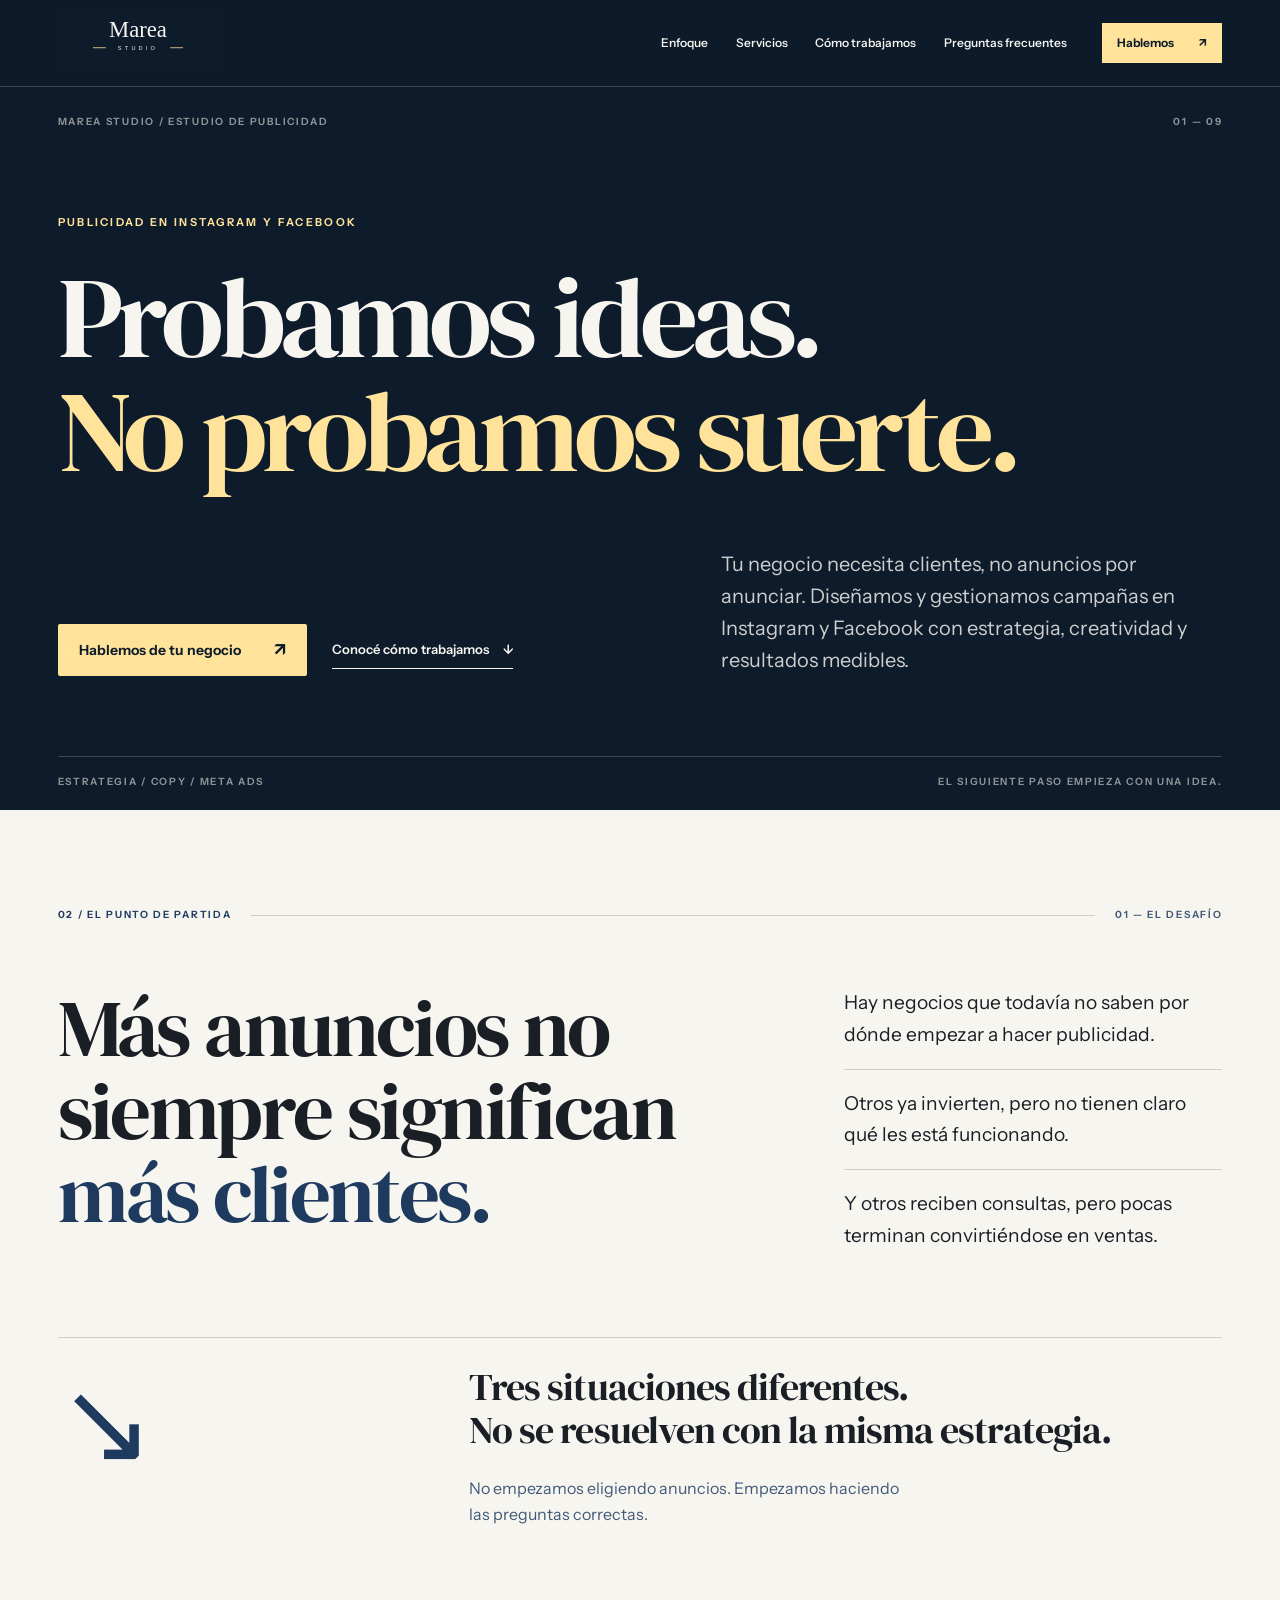
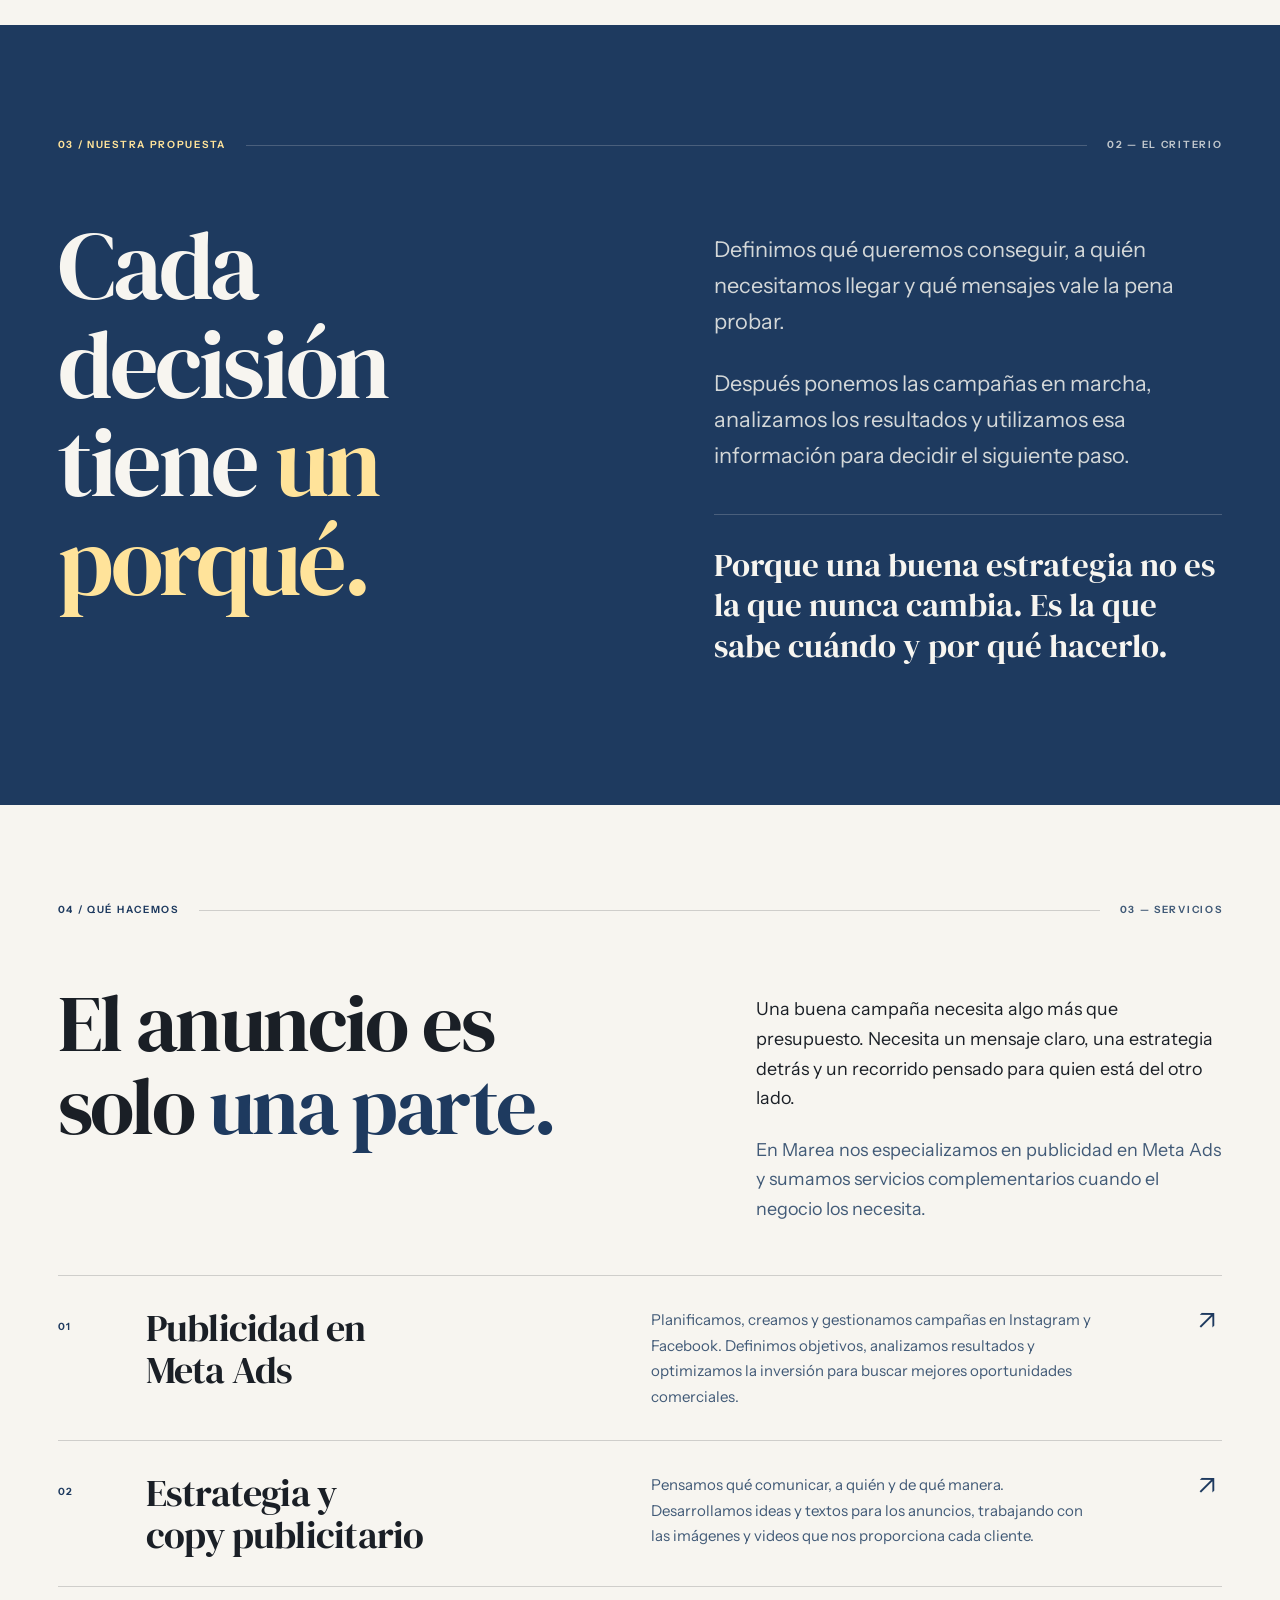
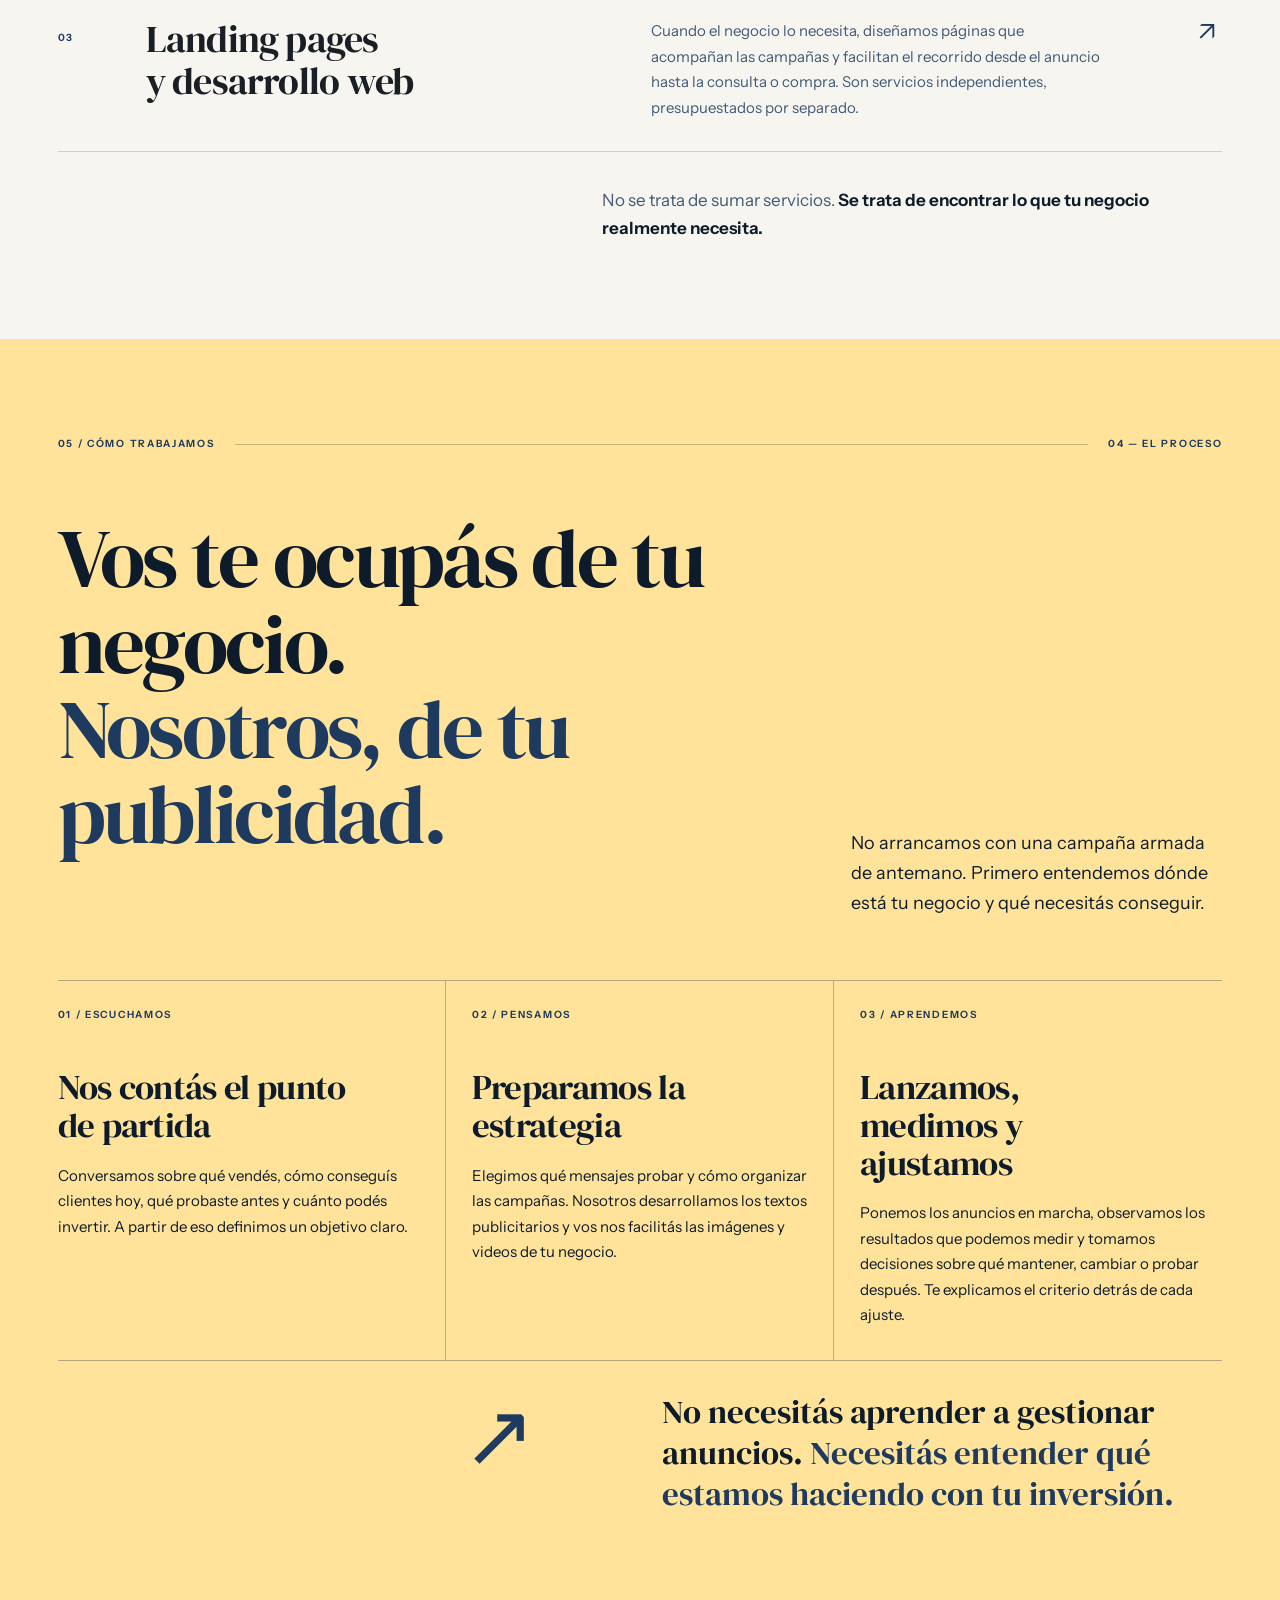
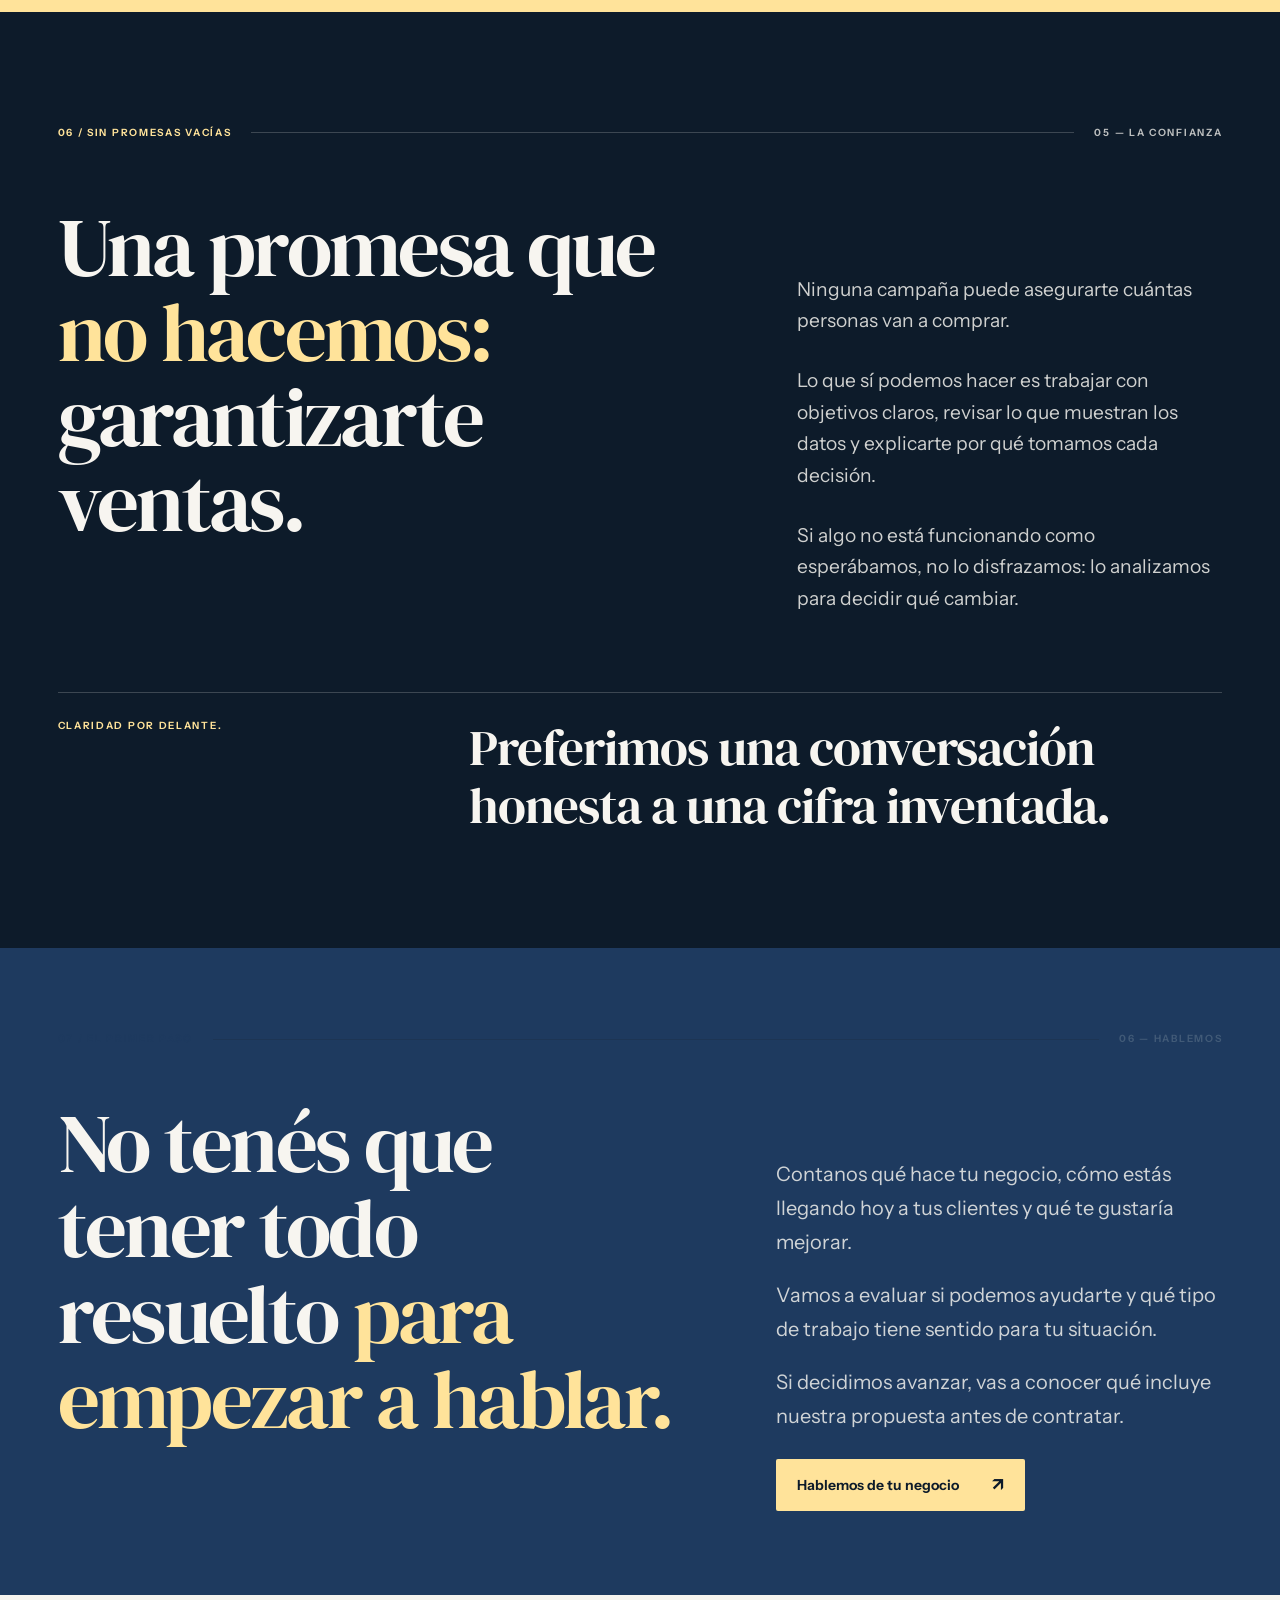
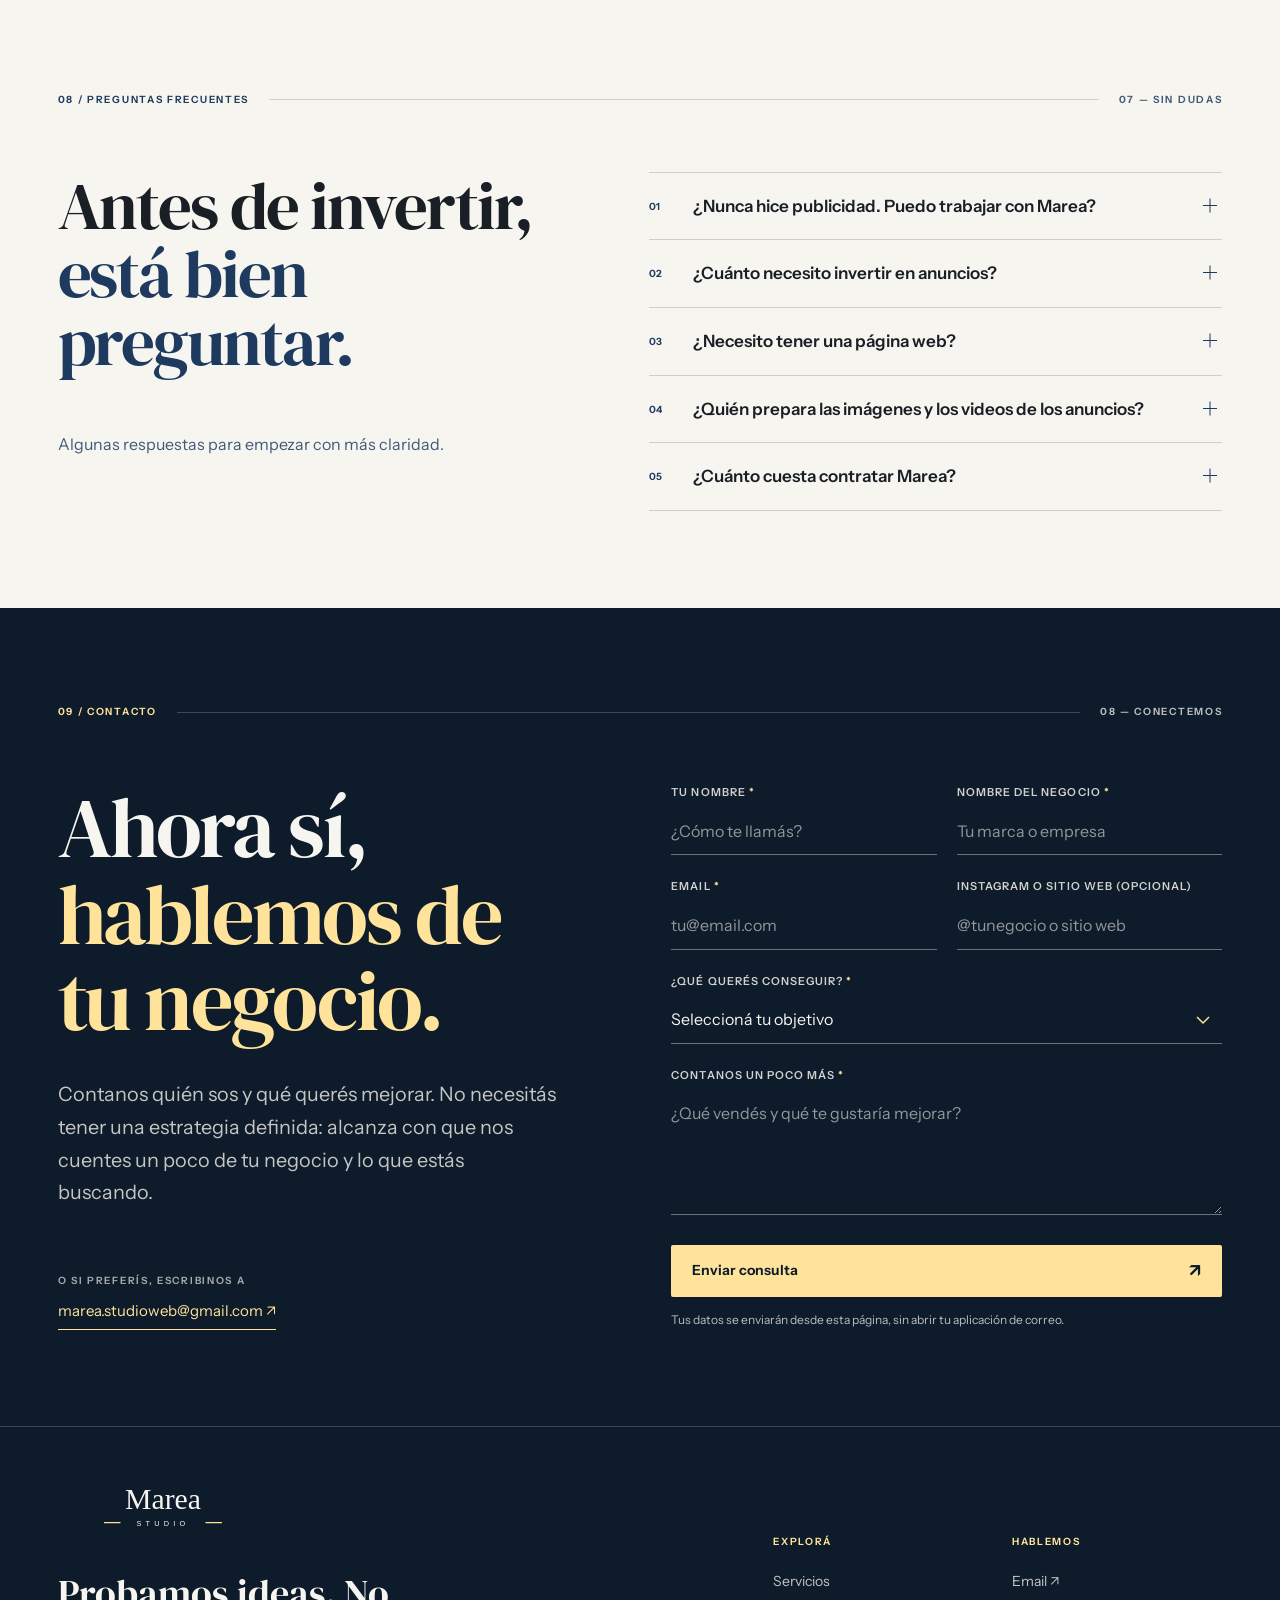
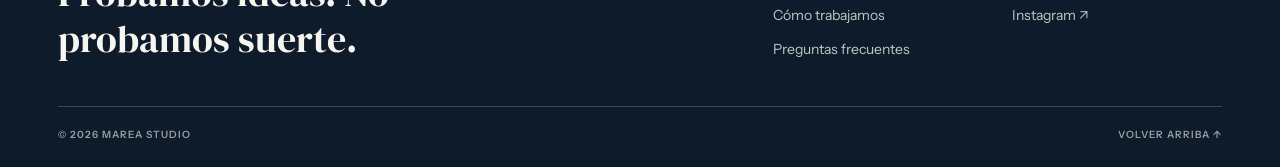
==== commit 6a6a83a9: "feat(contact): conectar Formspree xqpegerr en preview de Marea" ====
--- a/index.html
+++ b/index.html
@@ -225,7 +225,7 @@
             <p>Contanos quién sos y qué querés mejorar. No necesitás tener una estrategia definida: alcanza con que nos cuentes un poco de tu negocio y lo que estás buscando.</p>
             <div class="contact-alt"><span>O SI PREFERÍS, ESCRIBINOS A</span><a href="mailto:marea.studioweb@gmail.com">marea.studioweb@gmail.com ↗</a></div>
           </div>
-          <form class="contact-form" id="contact-form" method="POST" data-formspree-endpoint="" aria-describedby="form-note">
+          <form class="contact-form" id="contact-form" method="POST" data-formspree-endpoint="https://formspree.io/f/xqpegerr" aria-describedby="form-note">
             <div class="form-row">
               <div class="form-field"><label for="nombre">Tu nombre <span aria-hidden="true">*</span></label><input id="nombre" name="nombre" type="text" autocomplete="name" placeholder="¿Cómo te llamás?" required maxlength="120"></div>
               <div class="form-field"><label for="negocio">Nombre del negocio <span aria-hidden="true">*</span></label><input id="negocio" name="negocio" type="text" autocomplete="organization" placeholder="Tu marca o empresa" required maxlength="160"></div>
--- a/styles.css
+++ b/styles.css
@@ -187,6 +187,13 @@
 .contact-form input:focus,.contact-form select:focus,.contact-form textarea:focus{border-bottom-color:var(--yellow);box-shadow:0 1px 0 var(--yellow);outline:0}
 .btn-submit{margin-top:7px;width:100%}
 .form-note{font-size:12px;color:rgba(247,245,240,.74);line-height:1.65;margin:-10px 0 0}
+.form-honeypot{position:absolute!important;left:-9999px!important;width:1px!important;height:1px!important;overflow:hidden!important;opacity:0!important;pointer-events:none!important}
+.btn-submit:disabled{cursor:not-allowed;transform:none;opacity:.66}
+.btn-submit:disabled:hover{background:var(--yellow);color:var(--navy);transform:none}
+.form-note[data-state="success"]{color:#C4EED2}
+.form-note[data-state="error"]{color:#FFB9AD}
+.form-note[data-state="sending"]{color:var(--yellow)}
+.form-note[data-state="unavailable"]{color:rgba(247,245,240,.72)}
 /* Footer */
 .site-footer{background:var(--navy);border-top:1px solid var(--line-light);color:var(--paper);padding:52px 0 24px}
 .footer-top{display:grid;grid-template-columns:1.2fr .8fr;gap:42px;align-items:end}
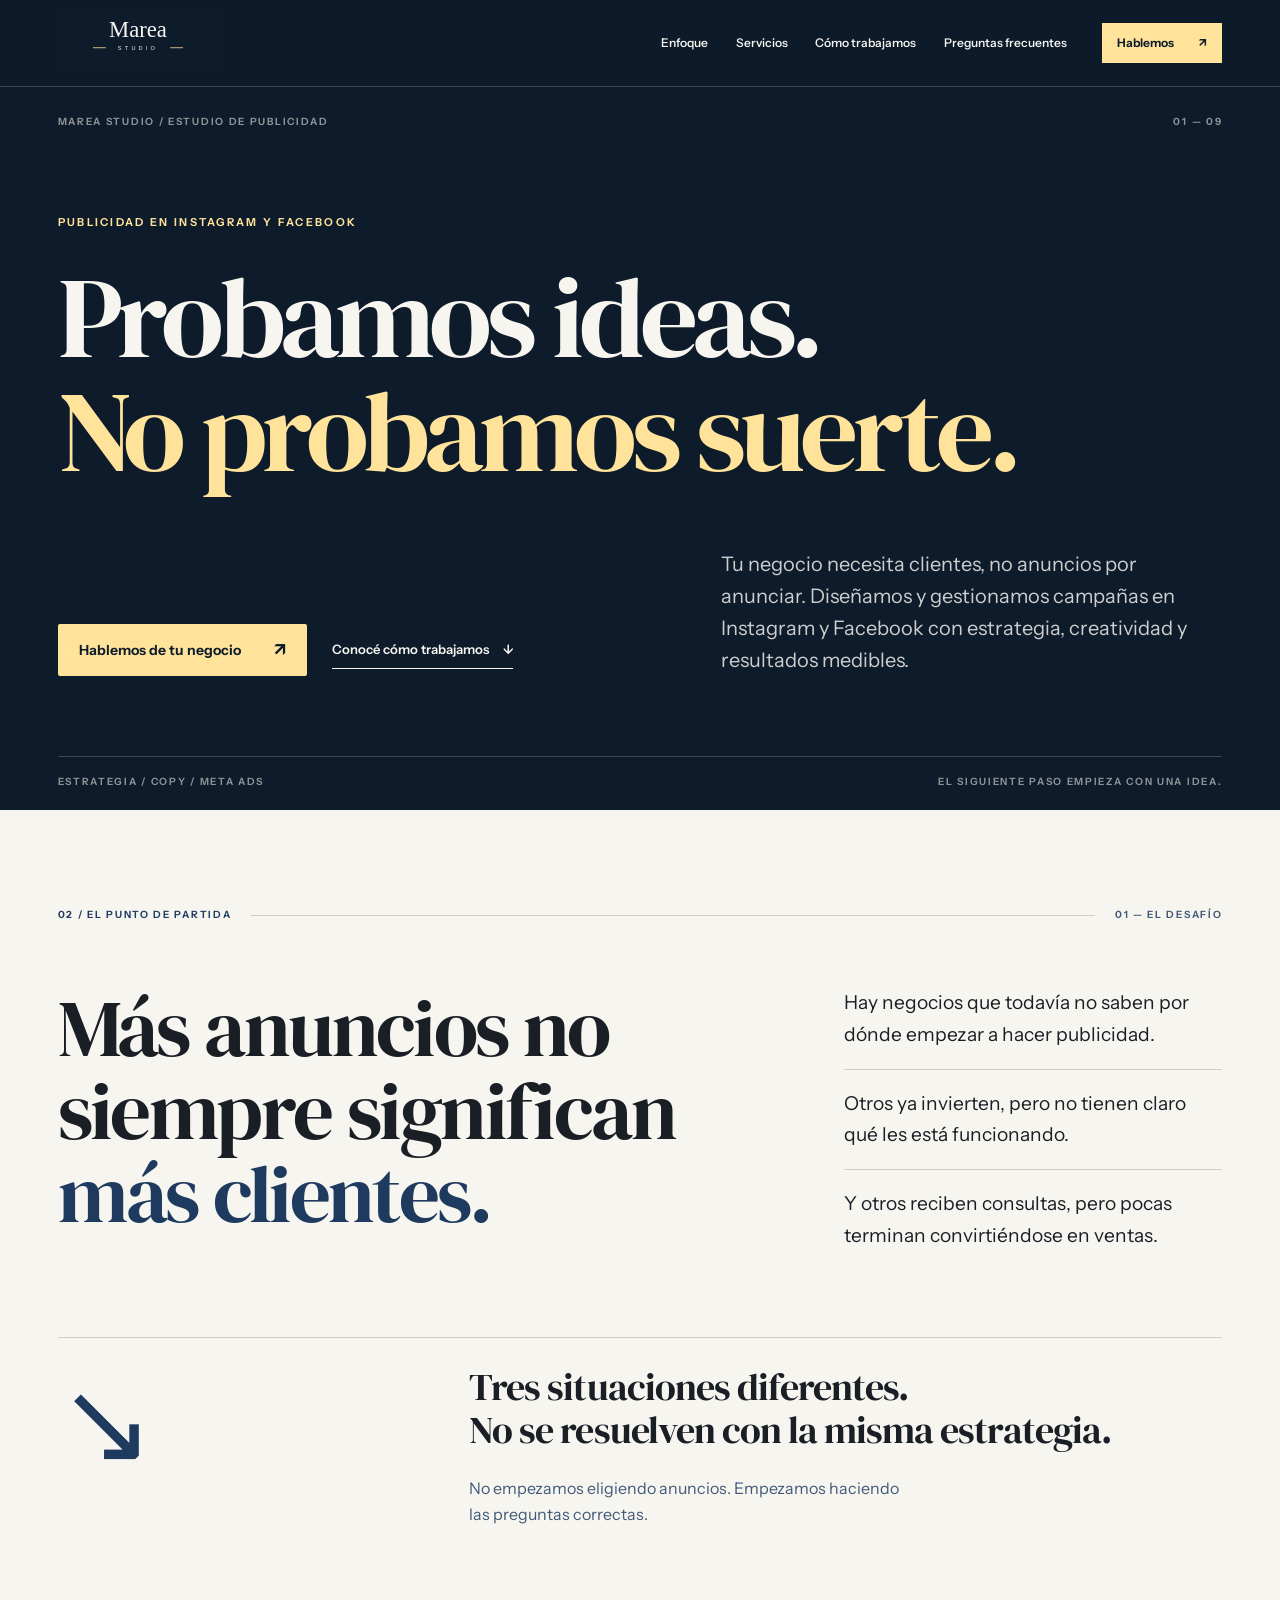
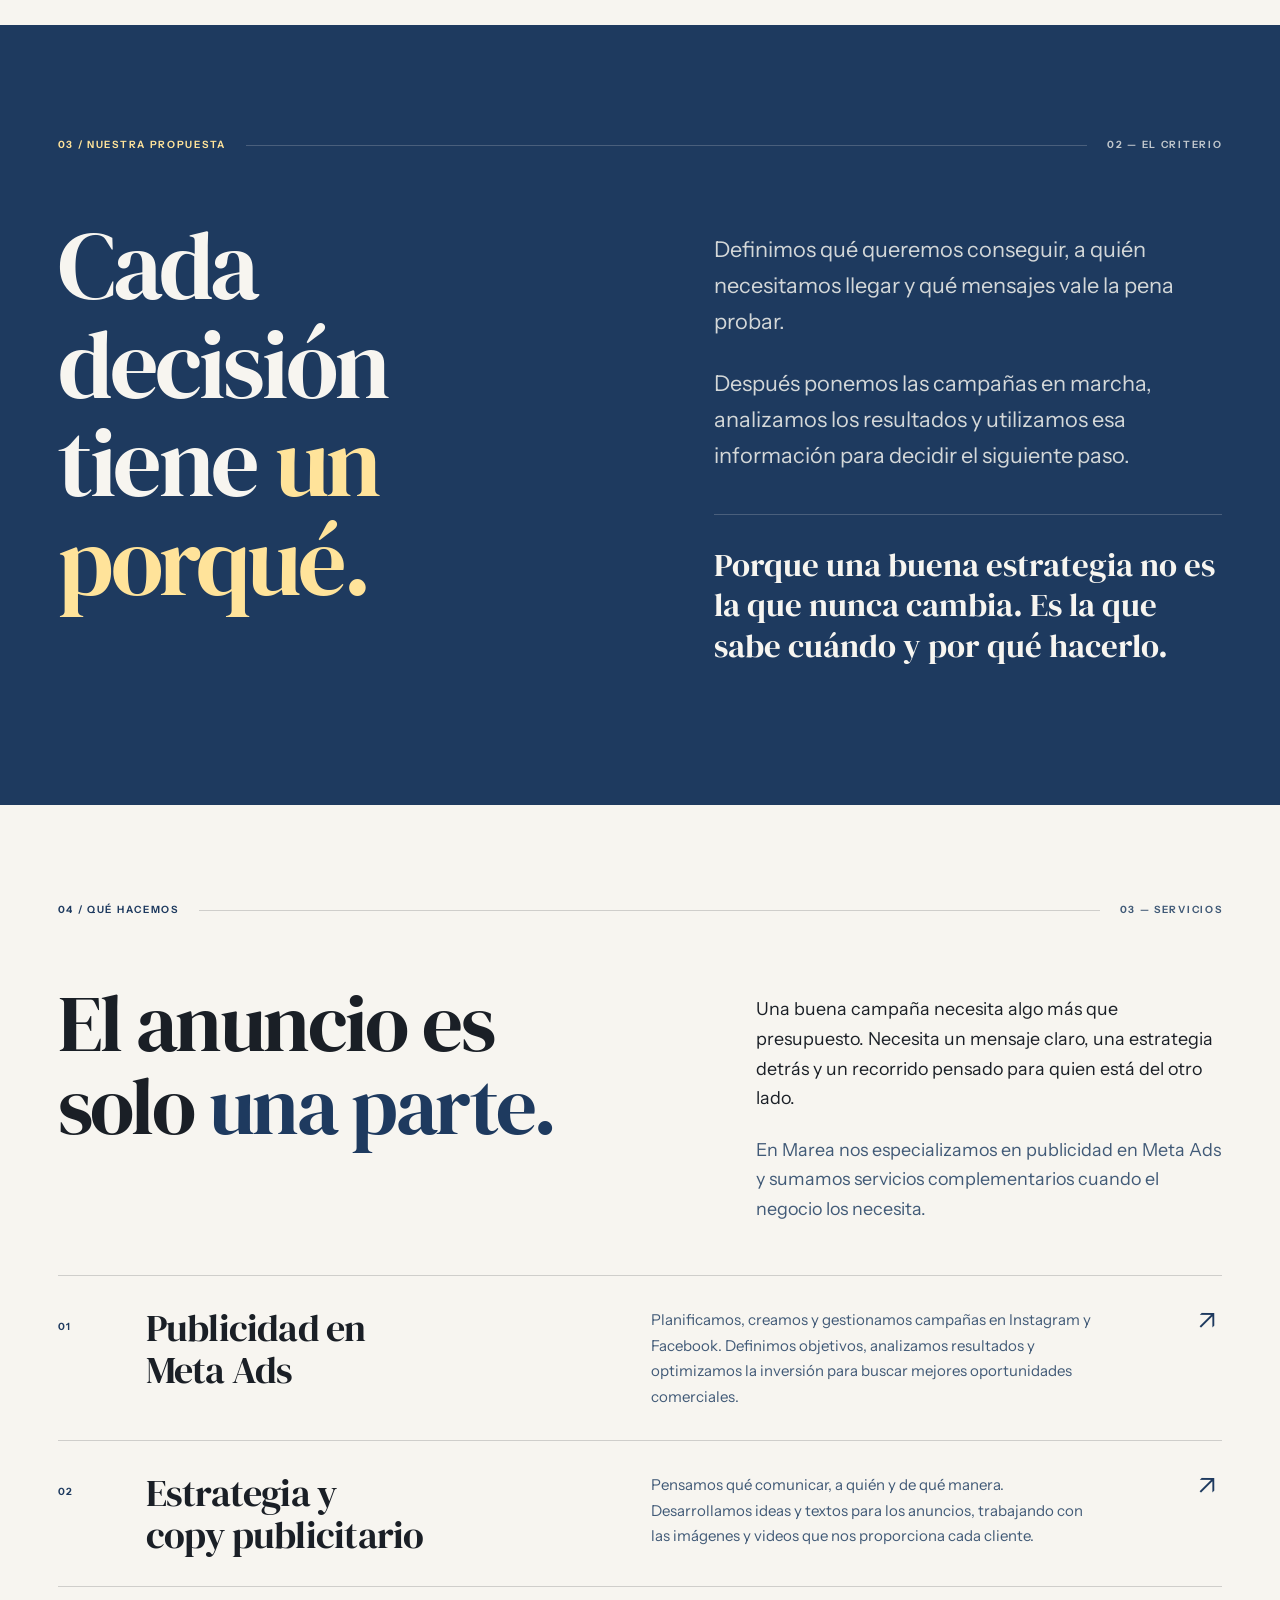
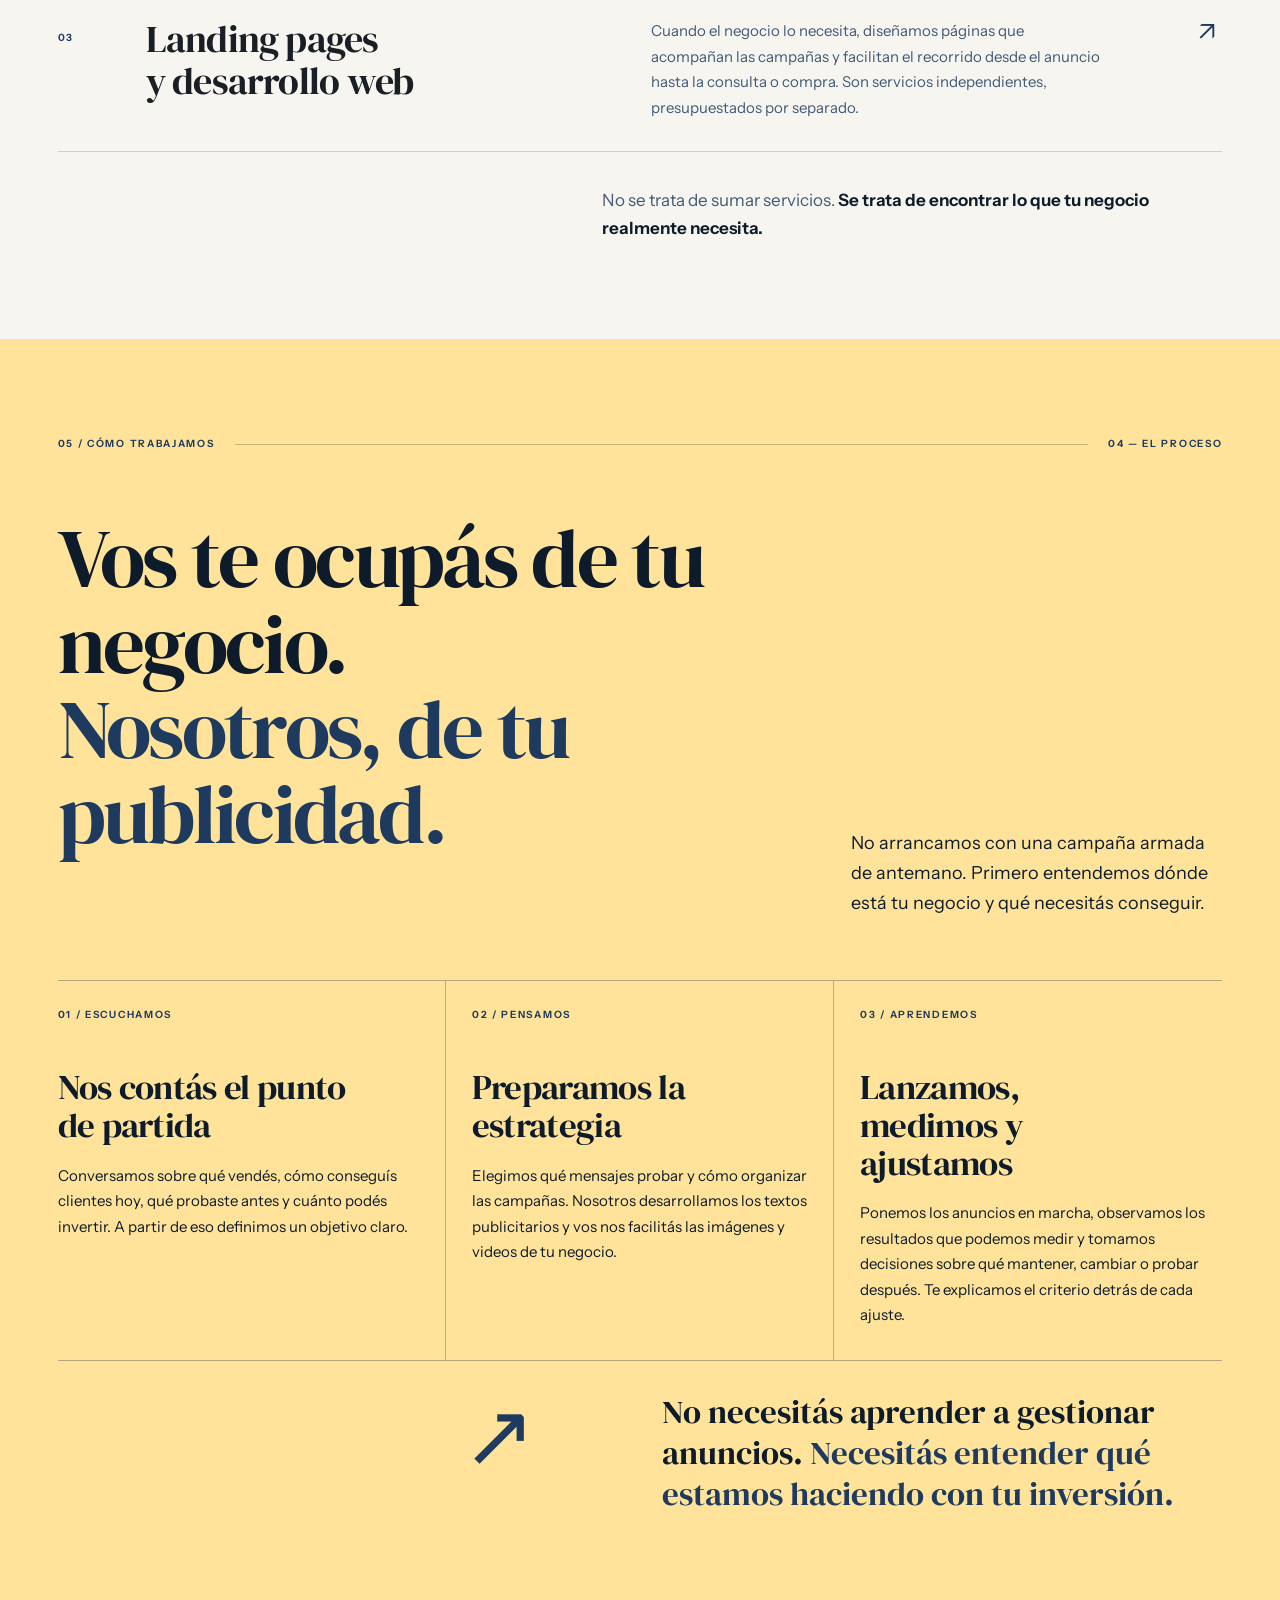
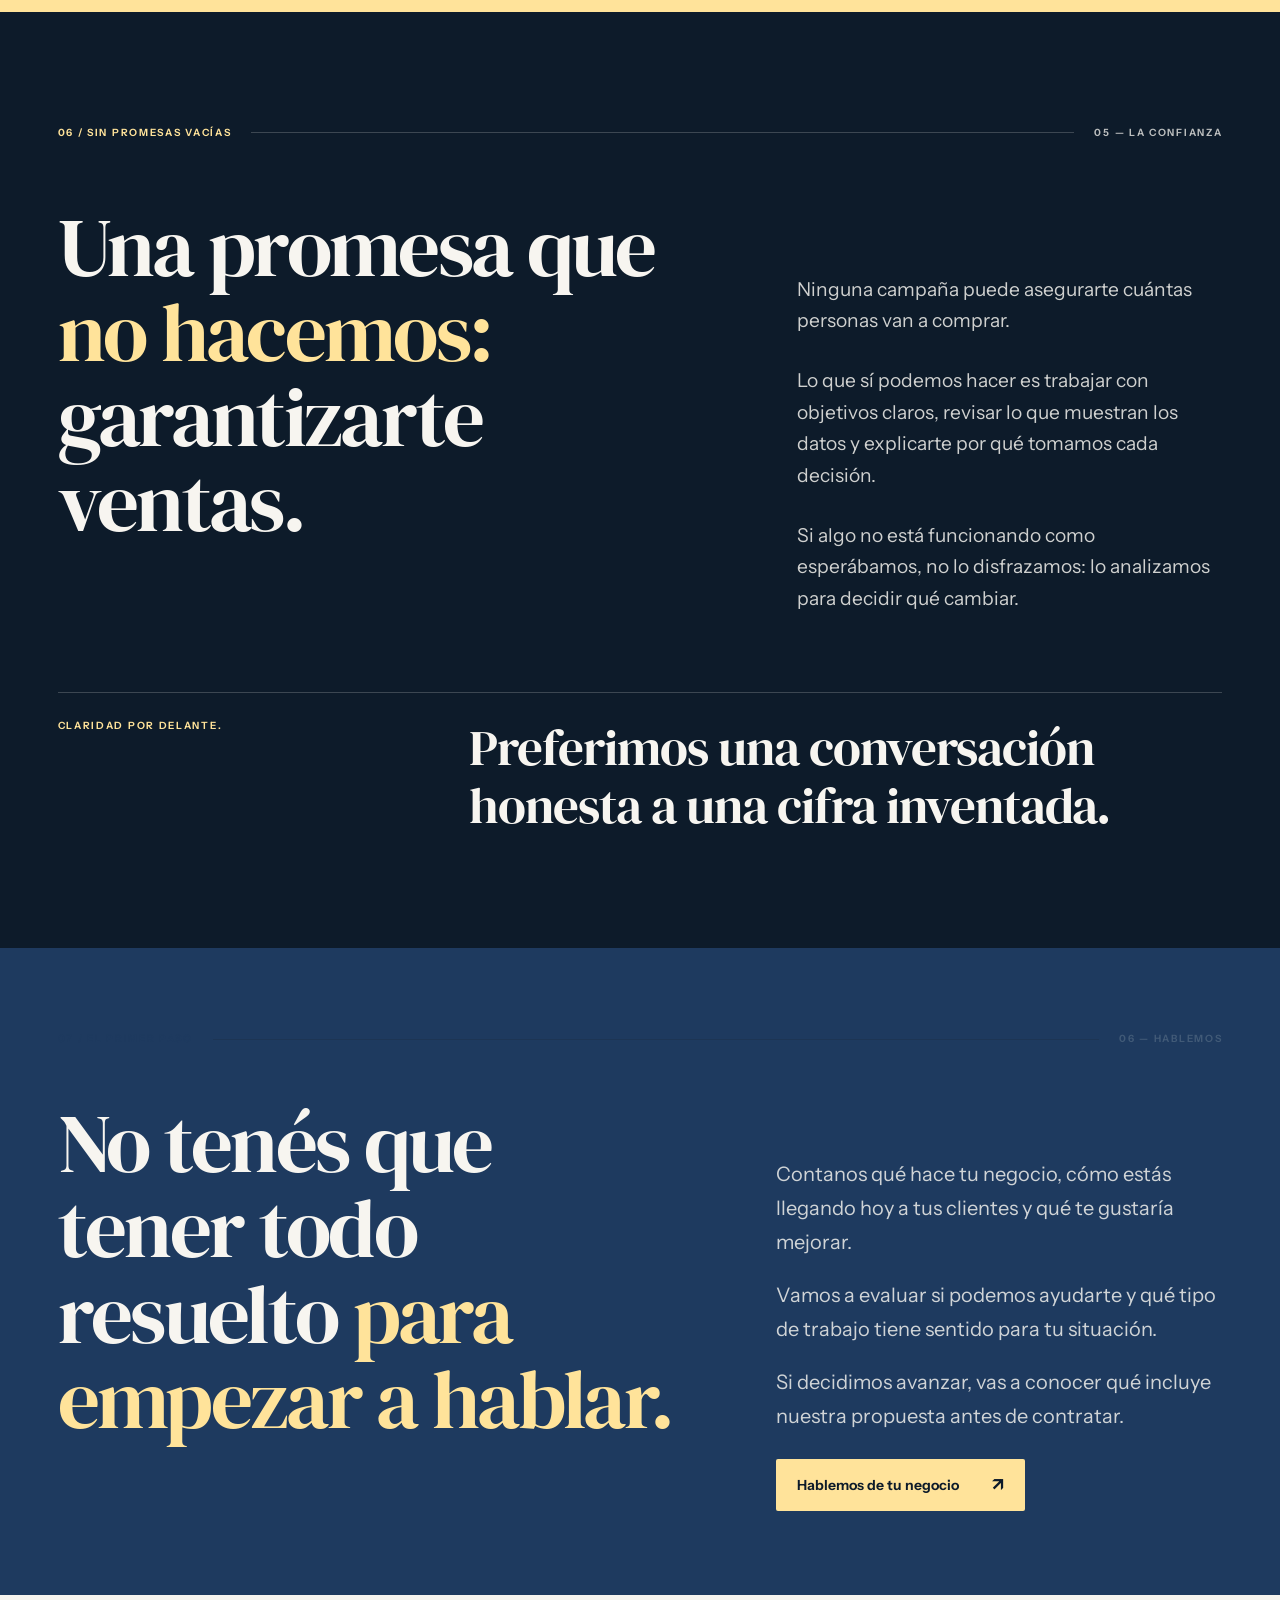
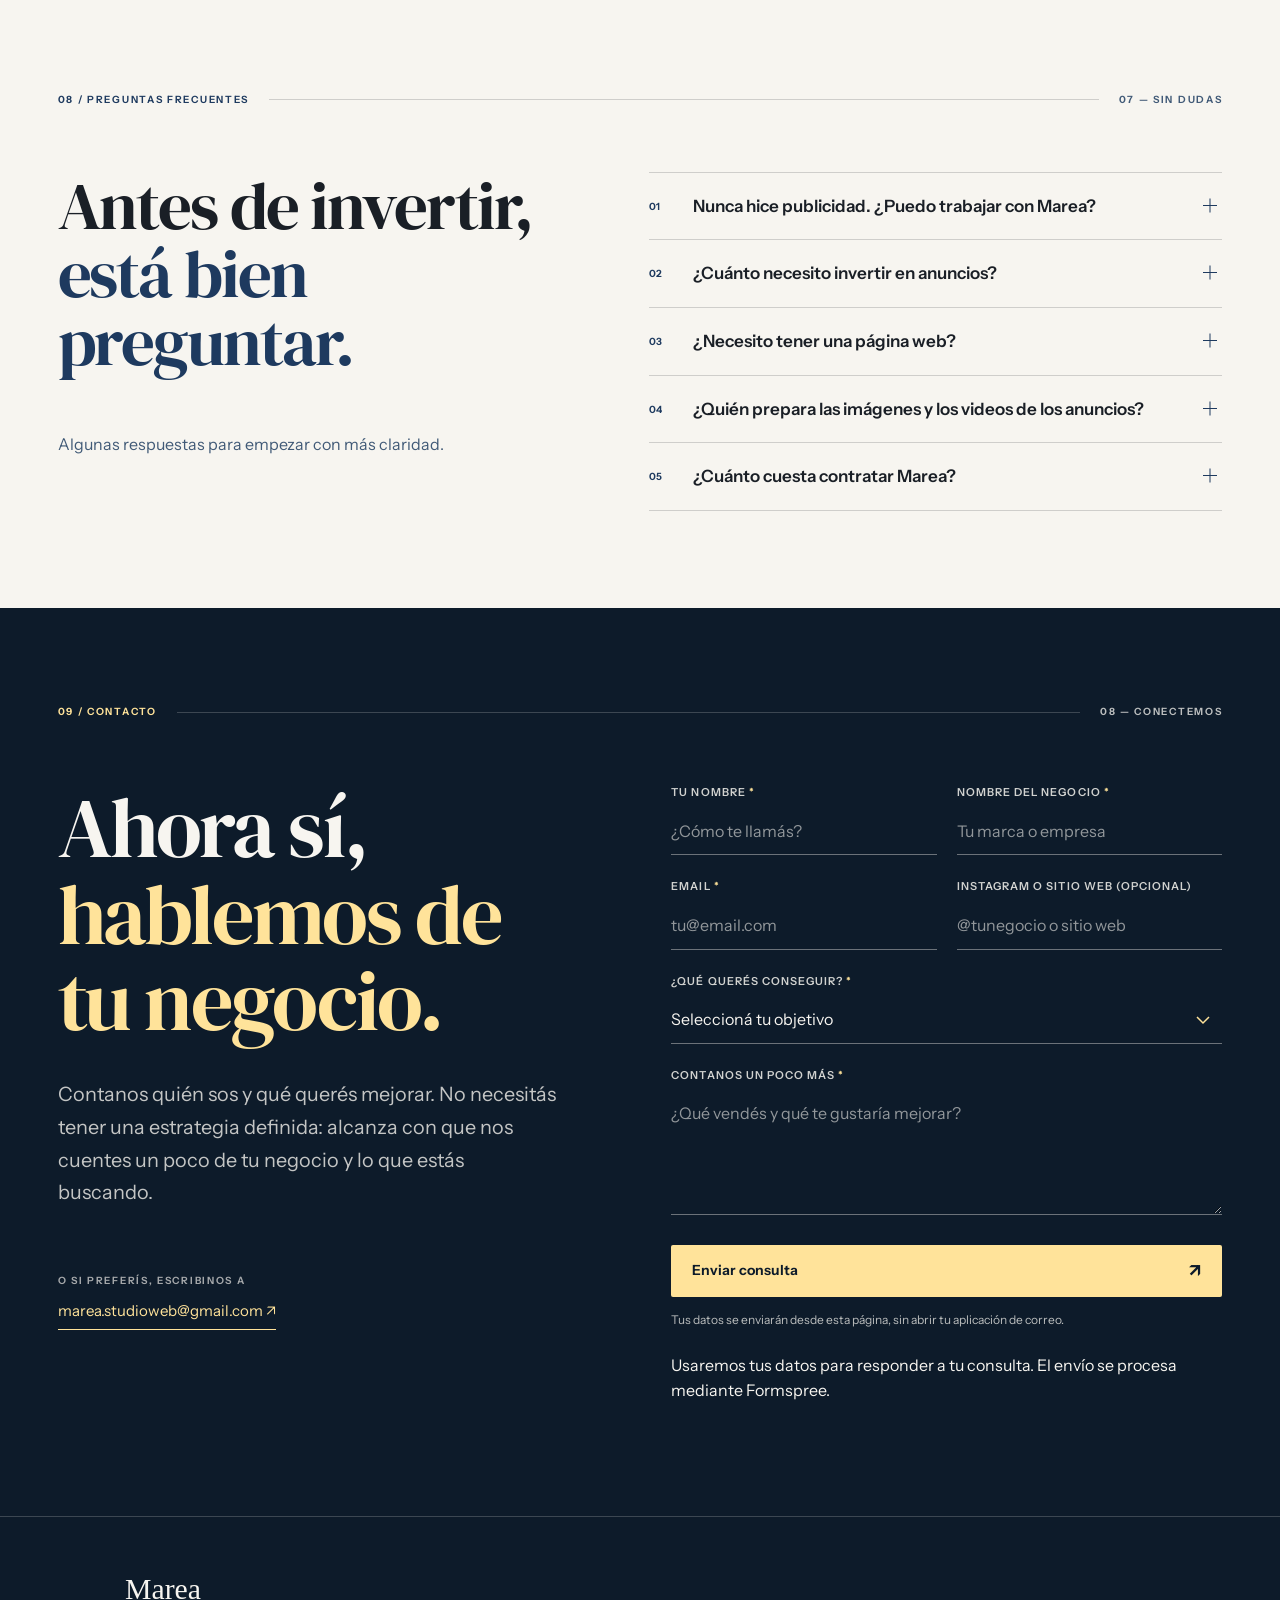
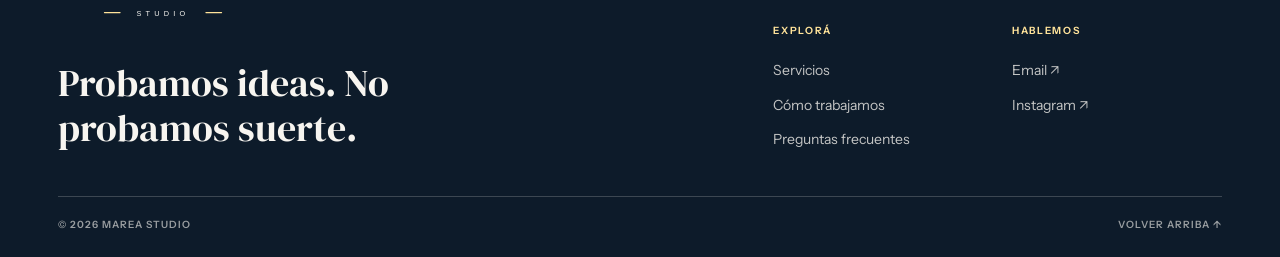
==== commit 8a0586cb: "fix(review): pregunta FAQ, envío sin JavaScript y aviso de privacidad" ====
--- a/index.html
+++ b/index.html
@@ -191,7 +191,7 @@
           </div>
           <div class="faq-list">
             <details class="faq-item">
-              <summary><span class="faq-number">01</span><span>¿Nunca hice publicidad. Puedo trabajar con Marea?</span><span class="faq-toggle" aria-hidden="true"></span></summary>
+              <summary><span class="faq-number">01</span><span>Nunca hice publicidad. ¿Puedo trabajar con Marea?</span><span class="faq-toggle" aria-hidden="true"></span></summary>
               <div class="faq-answer"><p>Sí. No necesitás haber hecho campañas antes. Empezamos por entender tu negocio, tus objetivos y tu punto de partida.</p></div>
             </details>
             <details class="faq-item">
@@ -225,7 +225,7 @@
             <p>Contanos quién sos y qué querés mejorar. No necesitás tener una estrategia definida: alcanza con que nos cuentes un poco de tu negocio y lo que estás buscando.</p>
             <div class="contact-alt"><span>O SI PREFERÍS, ESCRIBINOS A</span><a href="mailto:marea.studioweb@gmail.com">marea.studioweb@gmail.com ↗</a></div>
           </div>
-          <form class="contact-form" id="contact-form" method="POST" data-formspree-endpoint="https://formspree.io/f/xqpegerr" aria-describedby="form-note">
+          <form class="contact-form" id="contact-form" method="POST" action="https://formspree.io/f/xqpegerr" data-formspree-endpoint="https://formspree.io/f/xqpegerr" aria-describedby="form-note form-privacy">
             <div class="form-row">
               <div class="form-field"><label for="nombre">Tu nombre <span aria-hidden="true">*</span></label><input id="nombre" name="nombre" type="text" autocomplete="name" placeholder="¿Cómo te llamás?" required maxlength="120"></div>
               <div class="form-field"><label for="negocio">Nombre del negocio <span aria-hidden="true">*</span></label><input id="negocio" name="negocio" type="text" autocomplete="organization" placeholder="Tu marca o empresa" required maxlength="160"></div>
@@ -237,8 +237,9 @@
             <div class="form-field"><label for="objetivo">¿Qué querés conseguir? <span aria-hidden="true">*</span></label><select id="objetivo" name="objetivo" required><option value="" disabled selected>Seleccioná tu objetivo</option><option>Empezar con publicidad</option><option>Mejorar mis campañas</option><option>Recibir más consultas</option><option>Conseguir más ventas</option><option>Otra necesidad</option></select></div>
             <div class="form-field"><label for="contexto">Contanos un poco más <span aria-hidden="true">*</span></label><textarea id="contexto" name="contexto" required rows="4" maxlength="3000" placeholder="¿Qué vendés y qué te gustaría mejorar?"></textarea></div>
             <div class="form-honeypot" aria-hidden="true"><label for="contact-website-hidden">Dejá este campo vacío</label><input id="contact-website-hidden" type="text" name="_gotcha" tabindex="-1" autocomplete="off"></div>
-            <button class="btn btn-primary btn-submit" type="submit" disabled>Enviar consulta <span aria-hidden="true">↗</span></button>
-            <p class="form-note" id="form-note" role="status" aria-live="polite">Estamos terminando de habilitar el envío directo. Mientras tanto, podés escribirnos al correo que aparece a la izquierda.</p>
+            <button class="btn btn-primary btn-submit" type="submit">Enviar consulta <span aria-hidden="true">↗</span></button>
+            <p class="form-note" id="form-note" role="status" aria-live="polite">Tu consulta se enviará de forma segura a través de Formspree.</p>
+            <p class="form-privacy" id="form-privacy">Usaremos tus datos para responder a tu consulta. El envío se procesa mediante Formspree.</p>
           </form>
         </div>
       </div>
